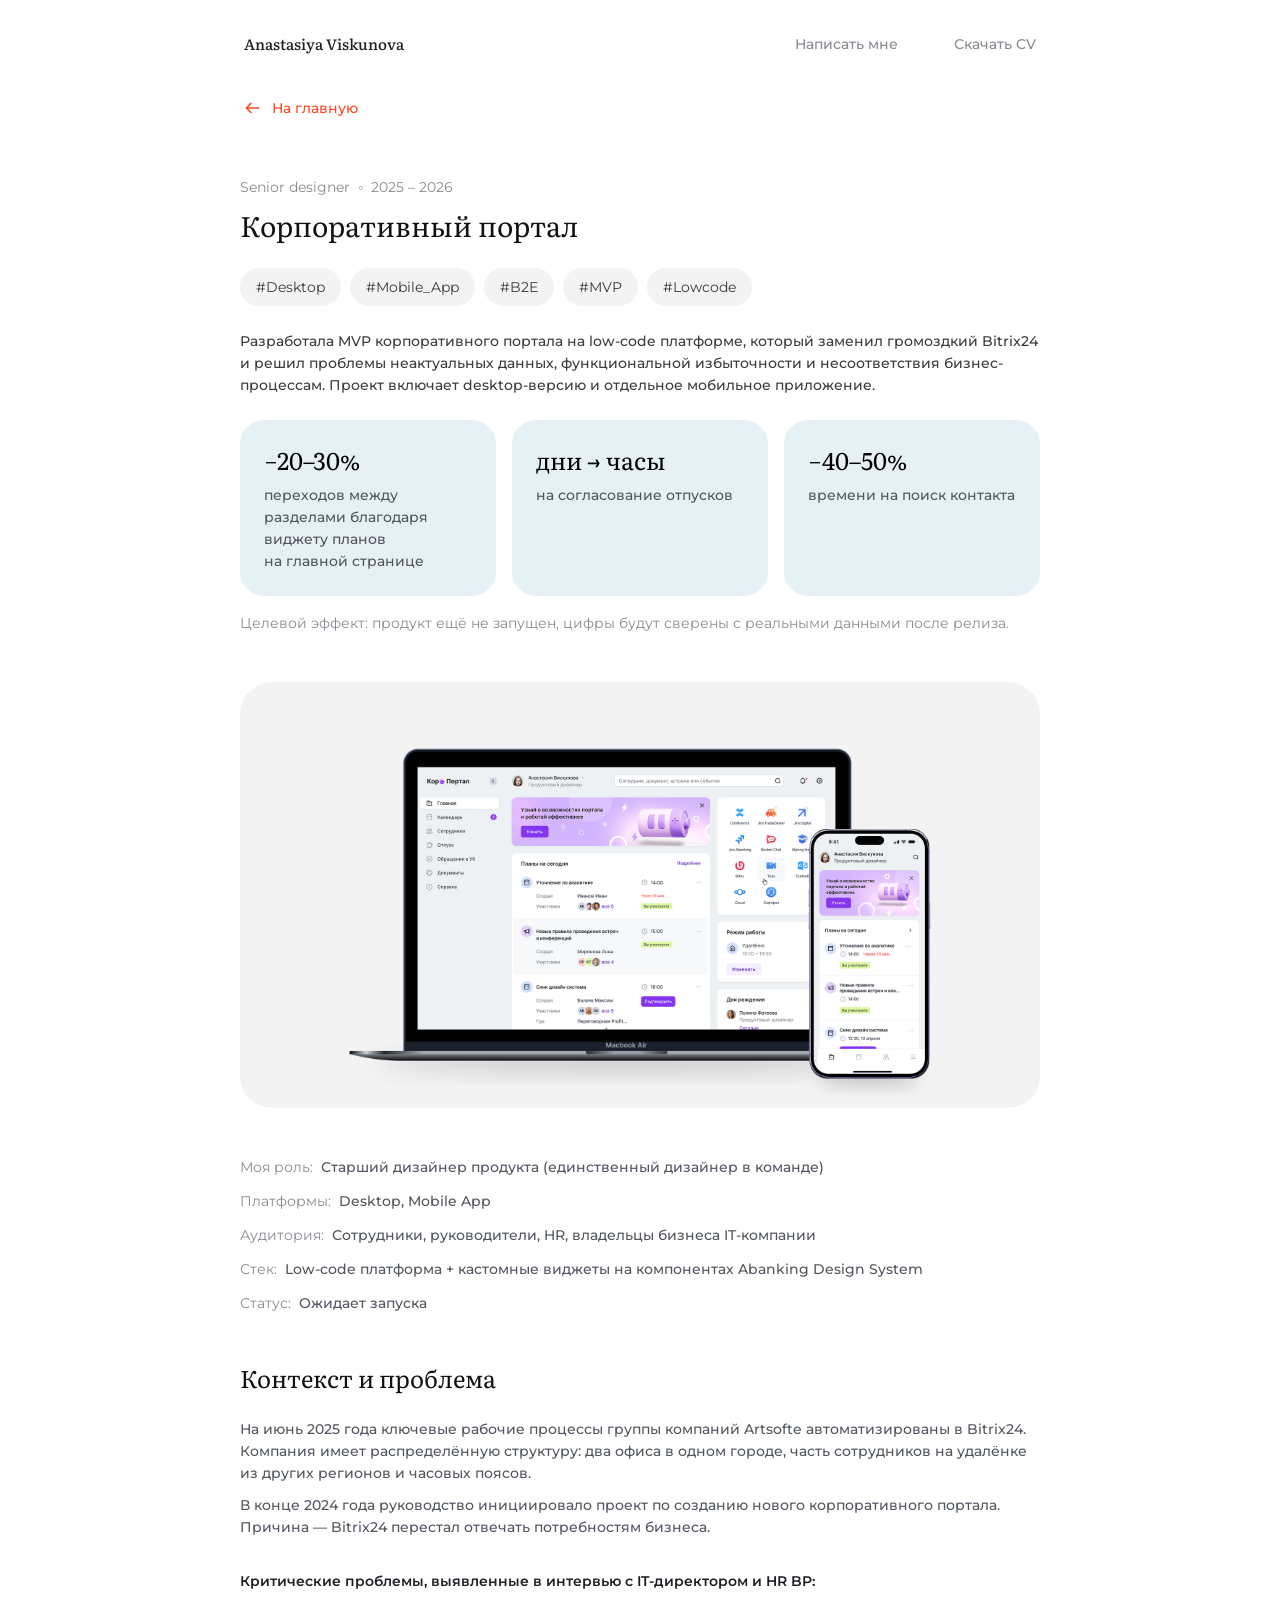
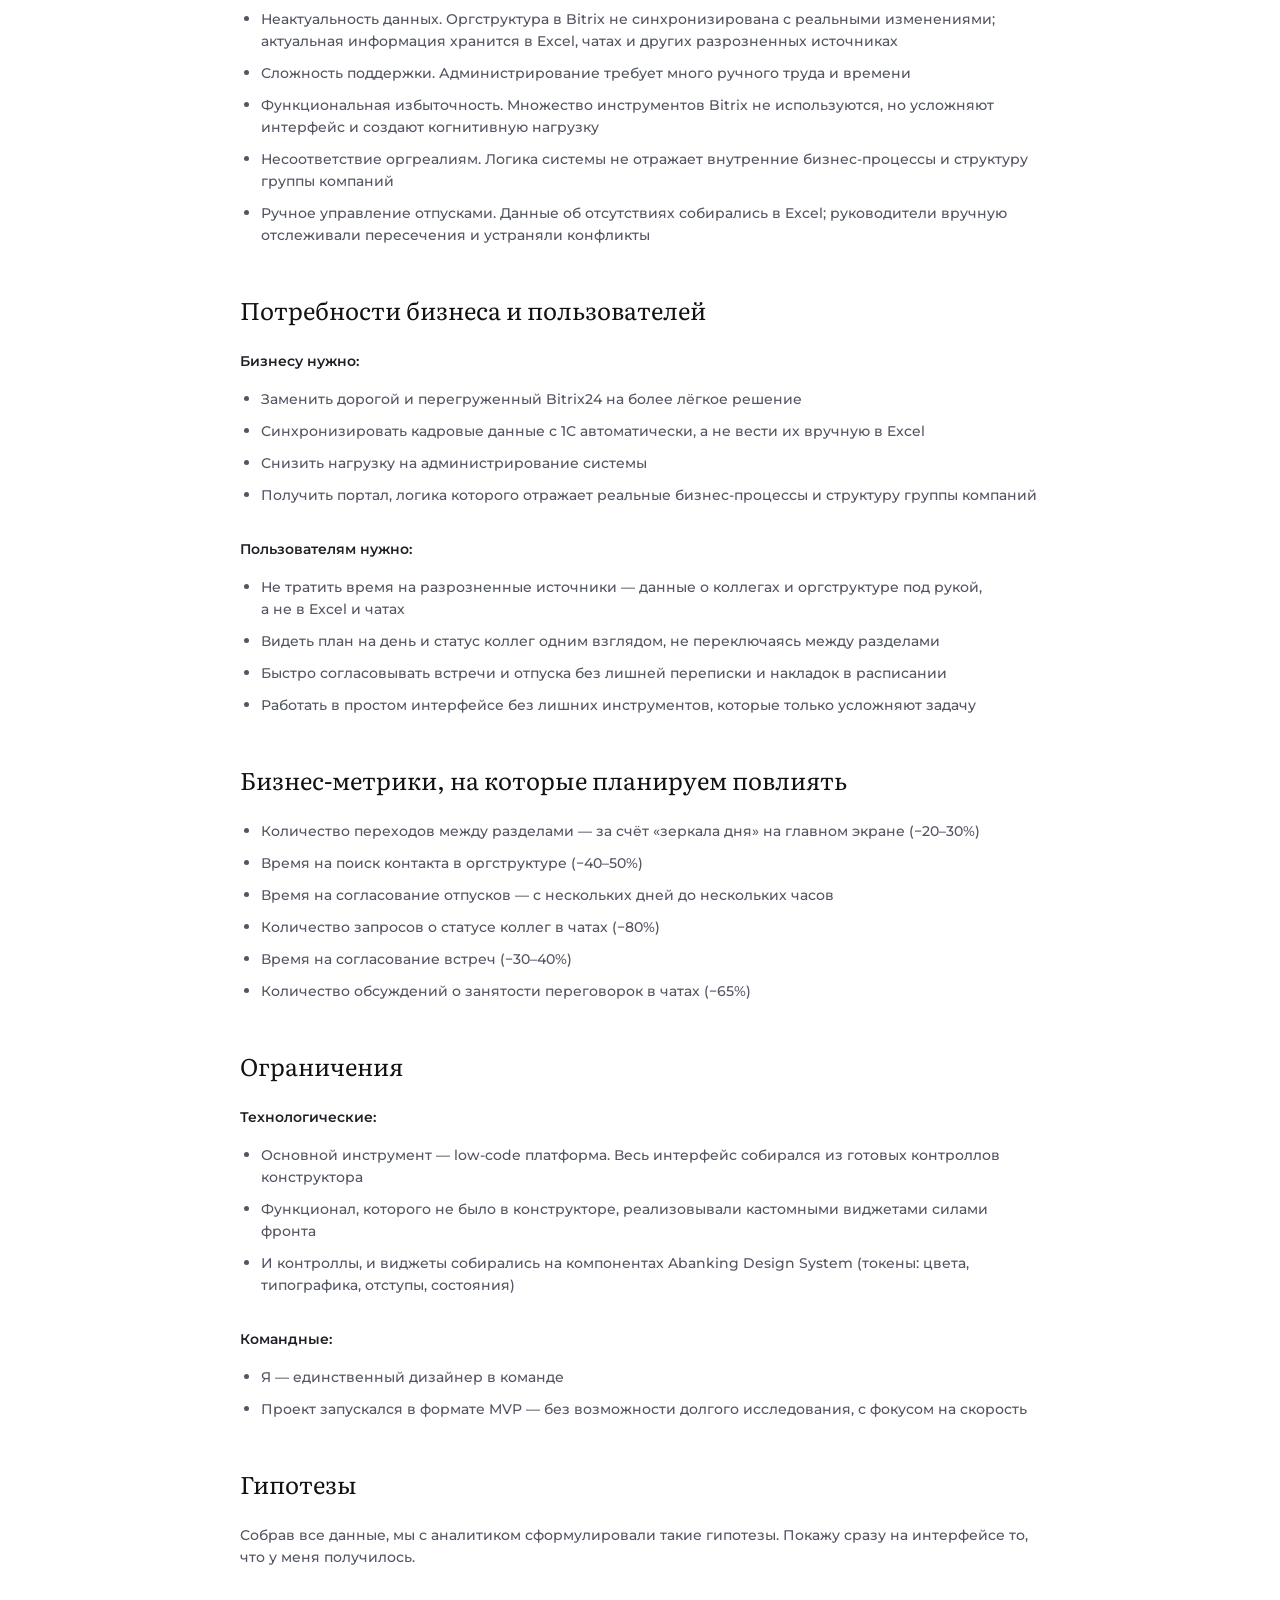
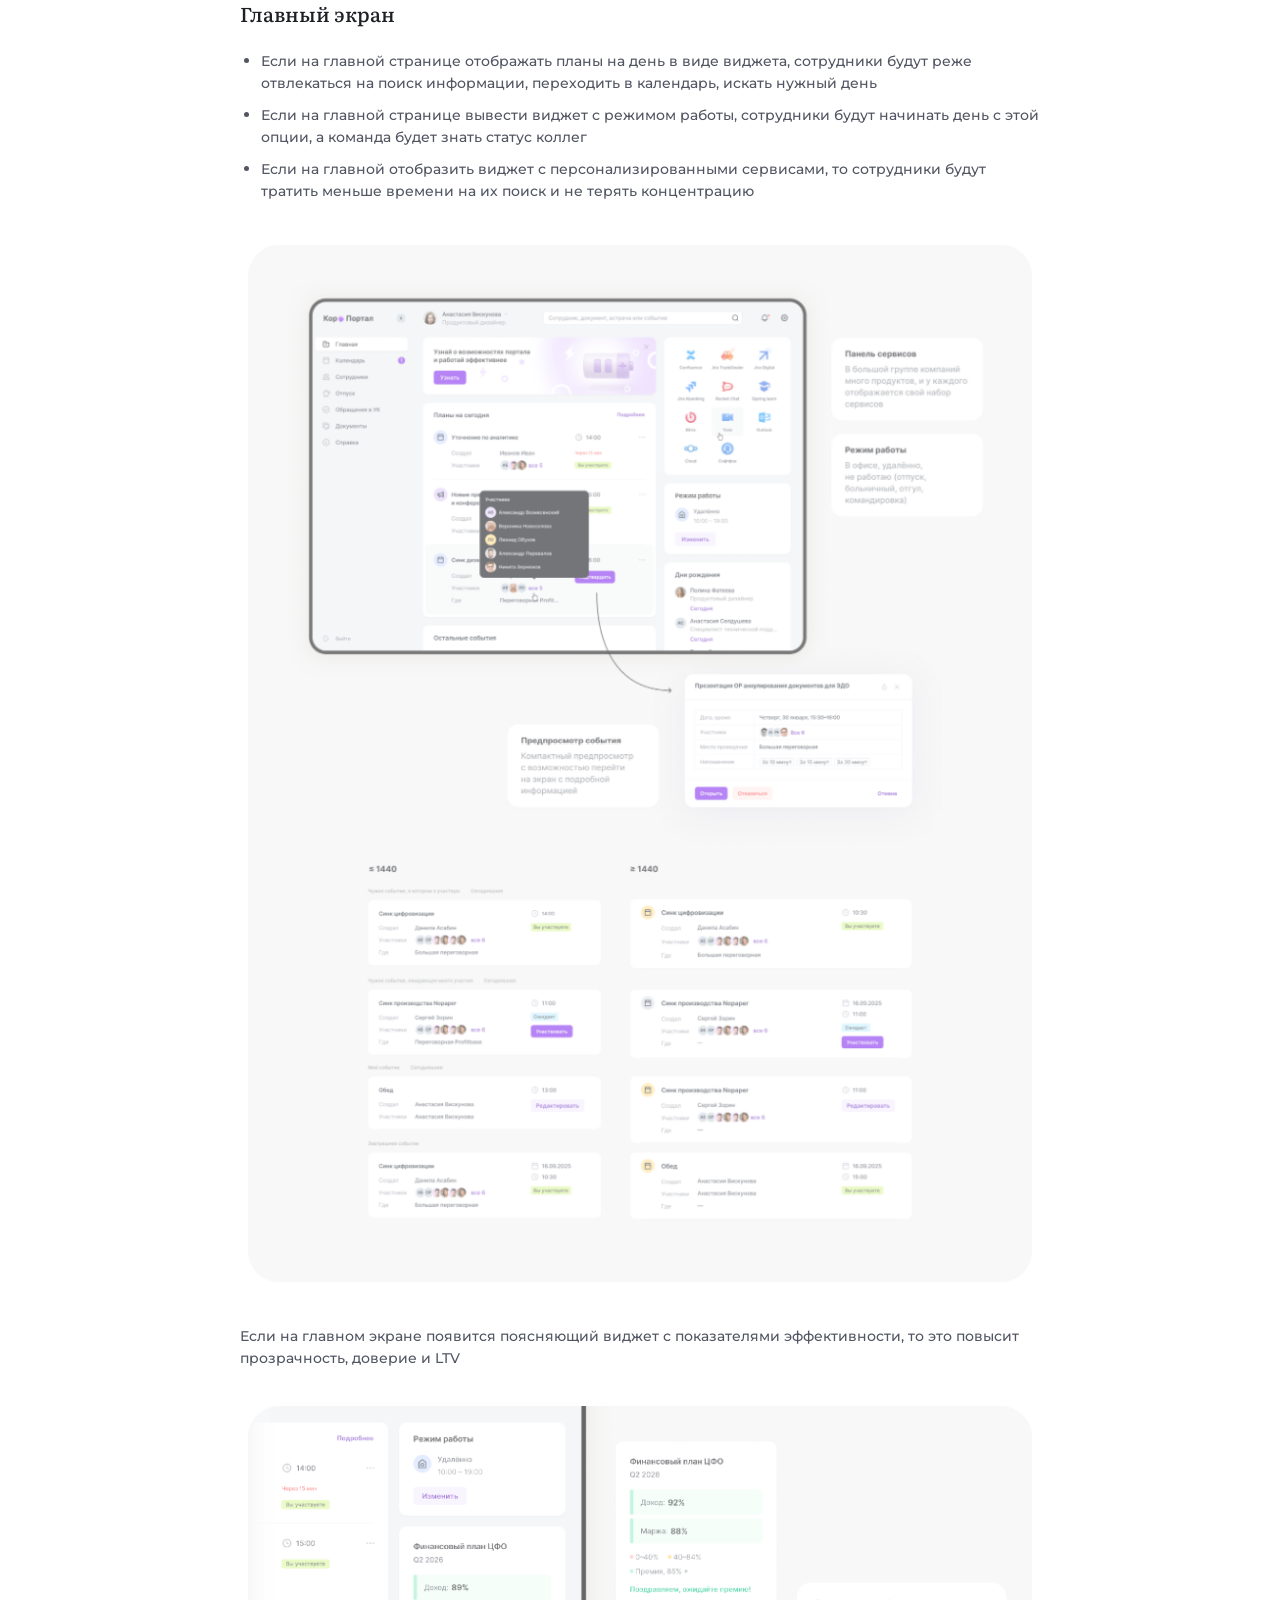
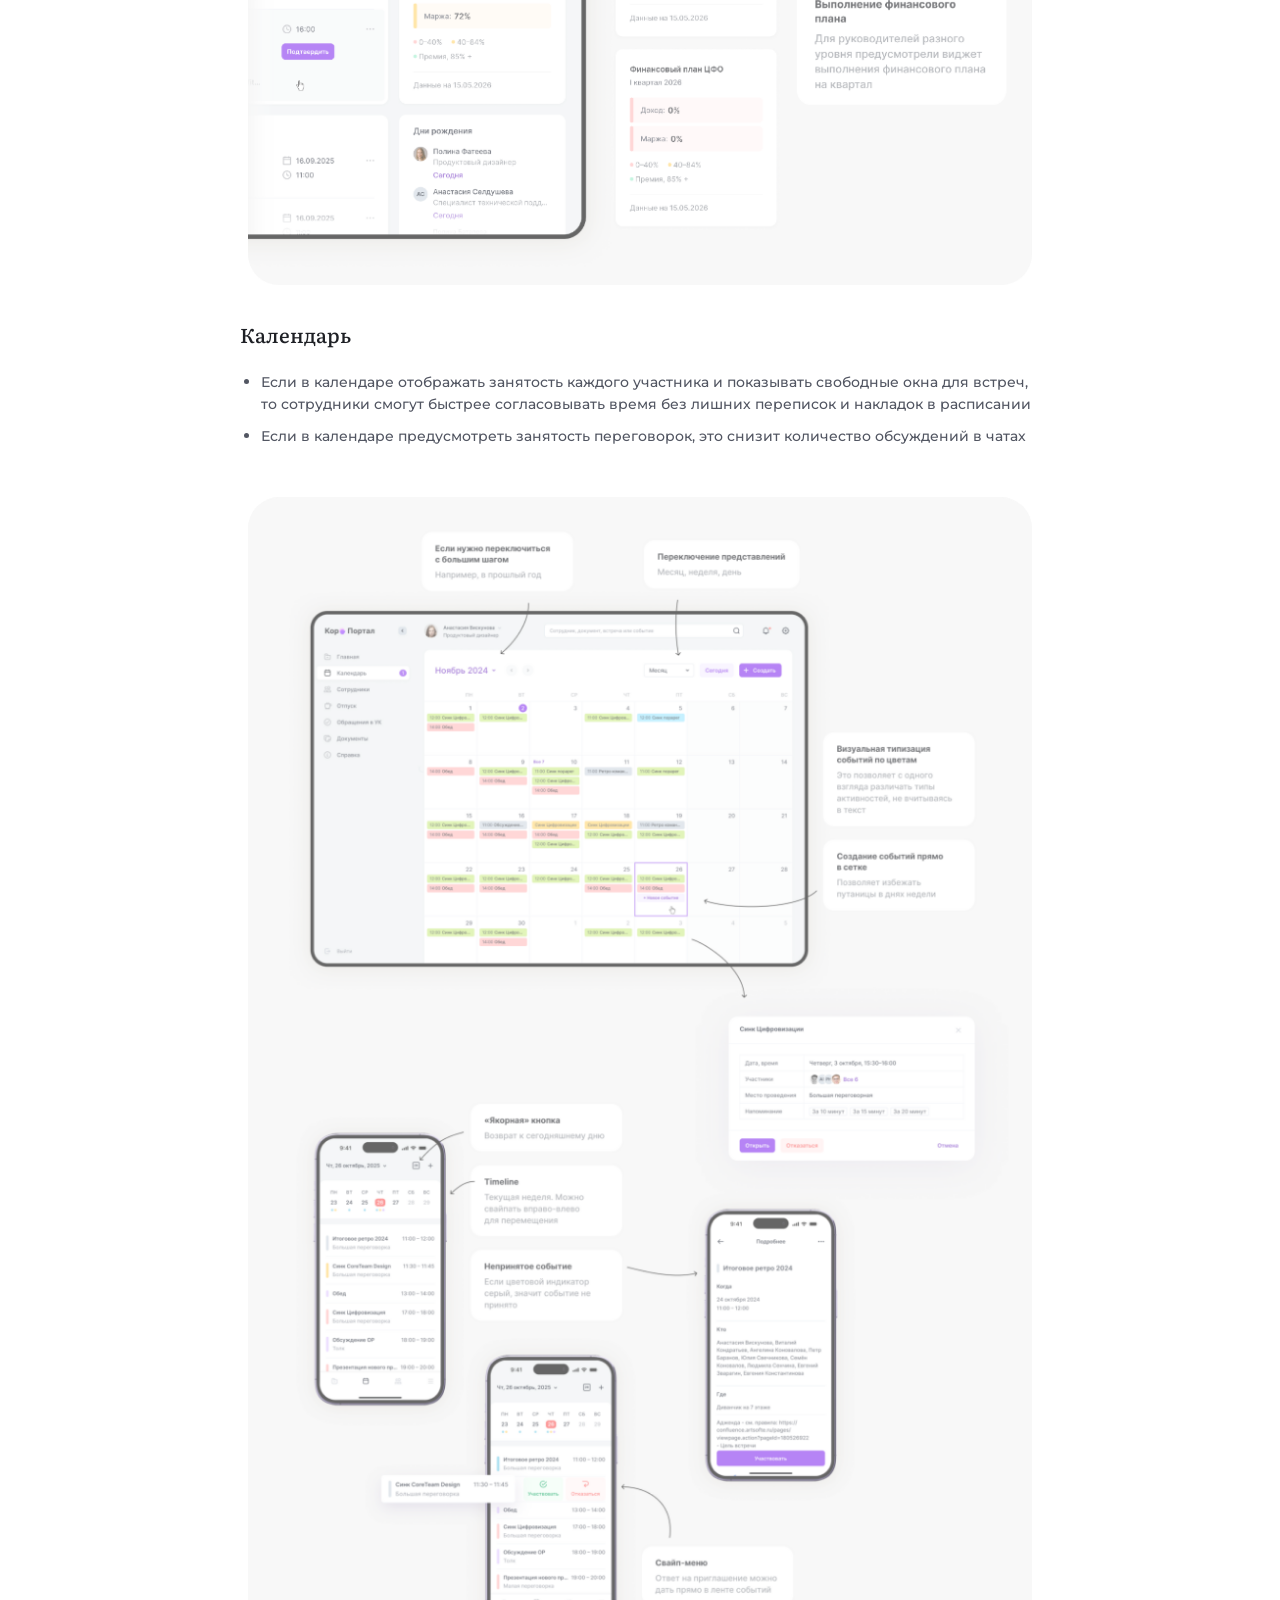
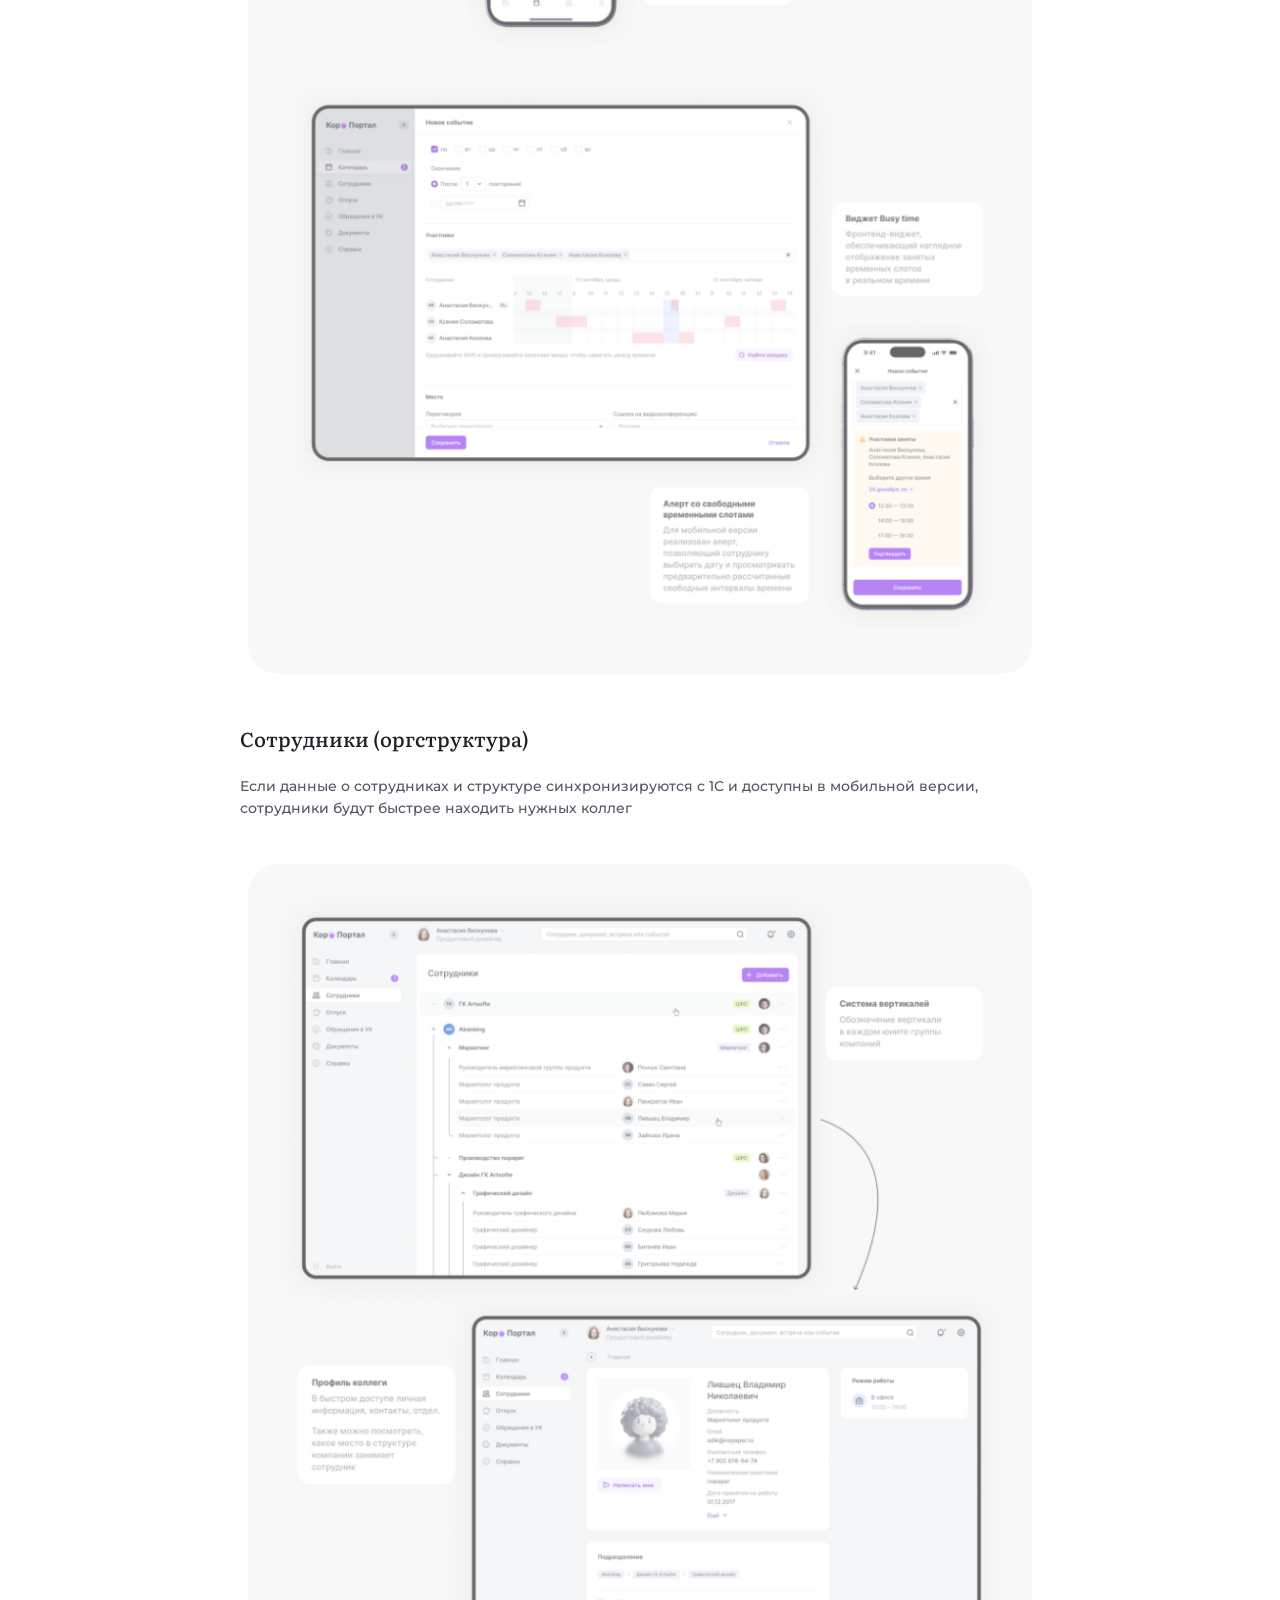
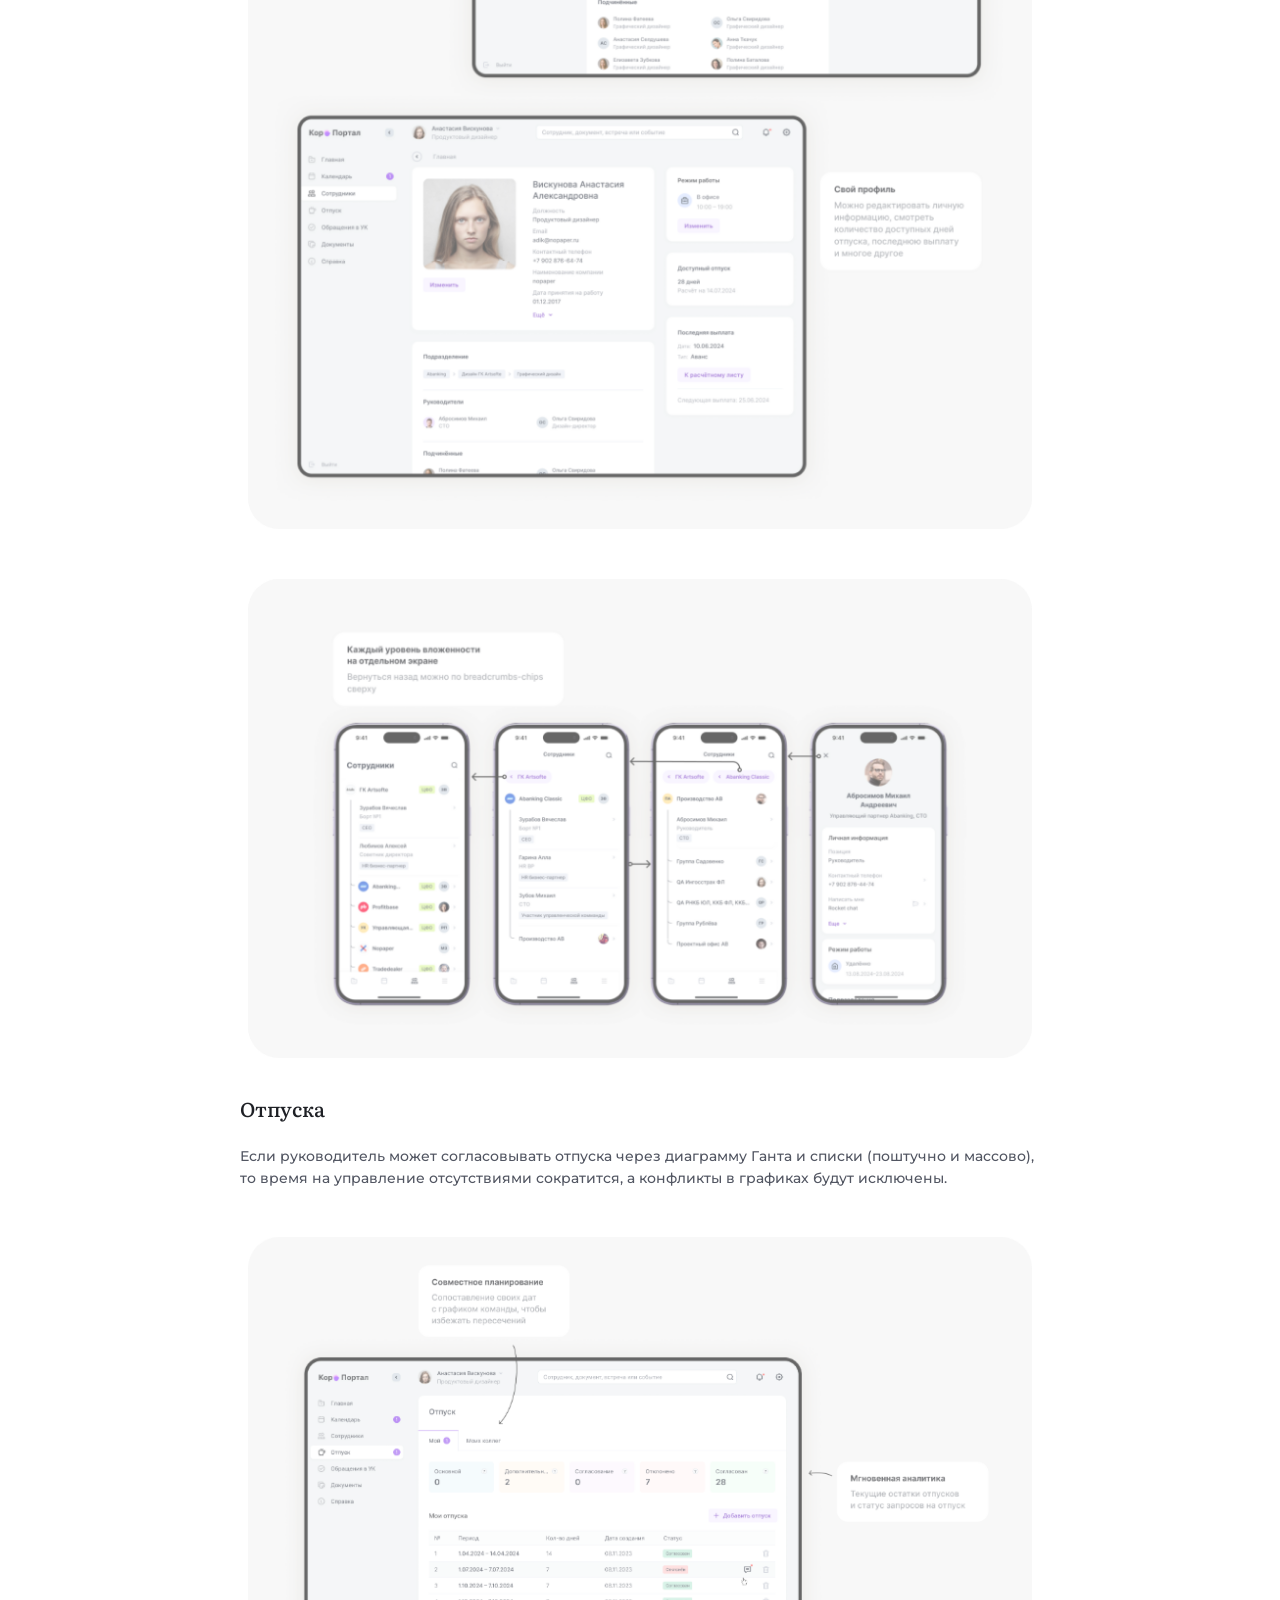
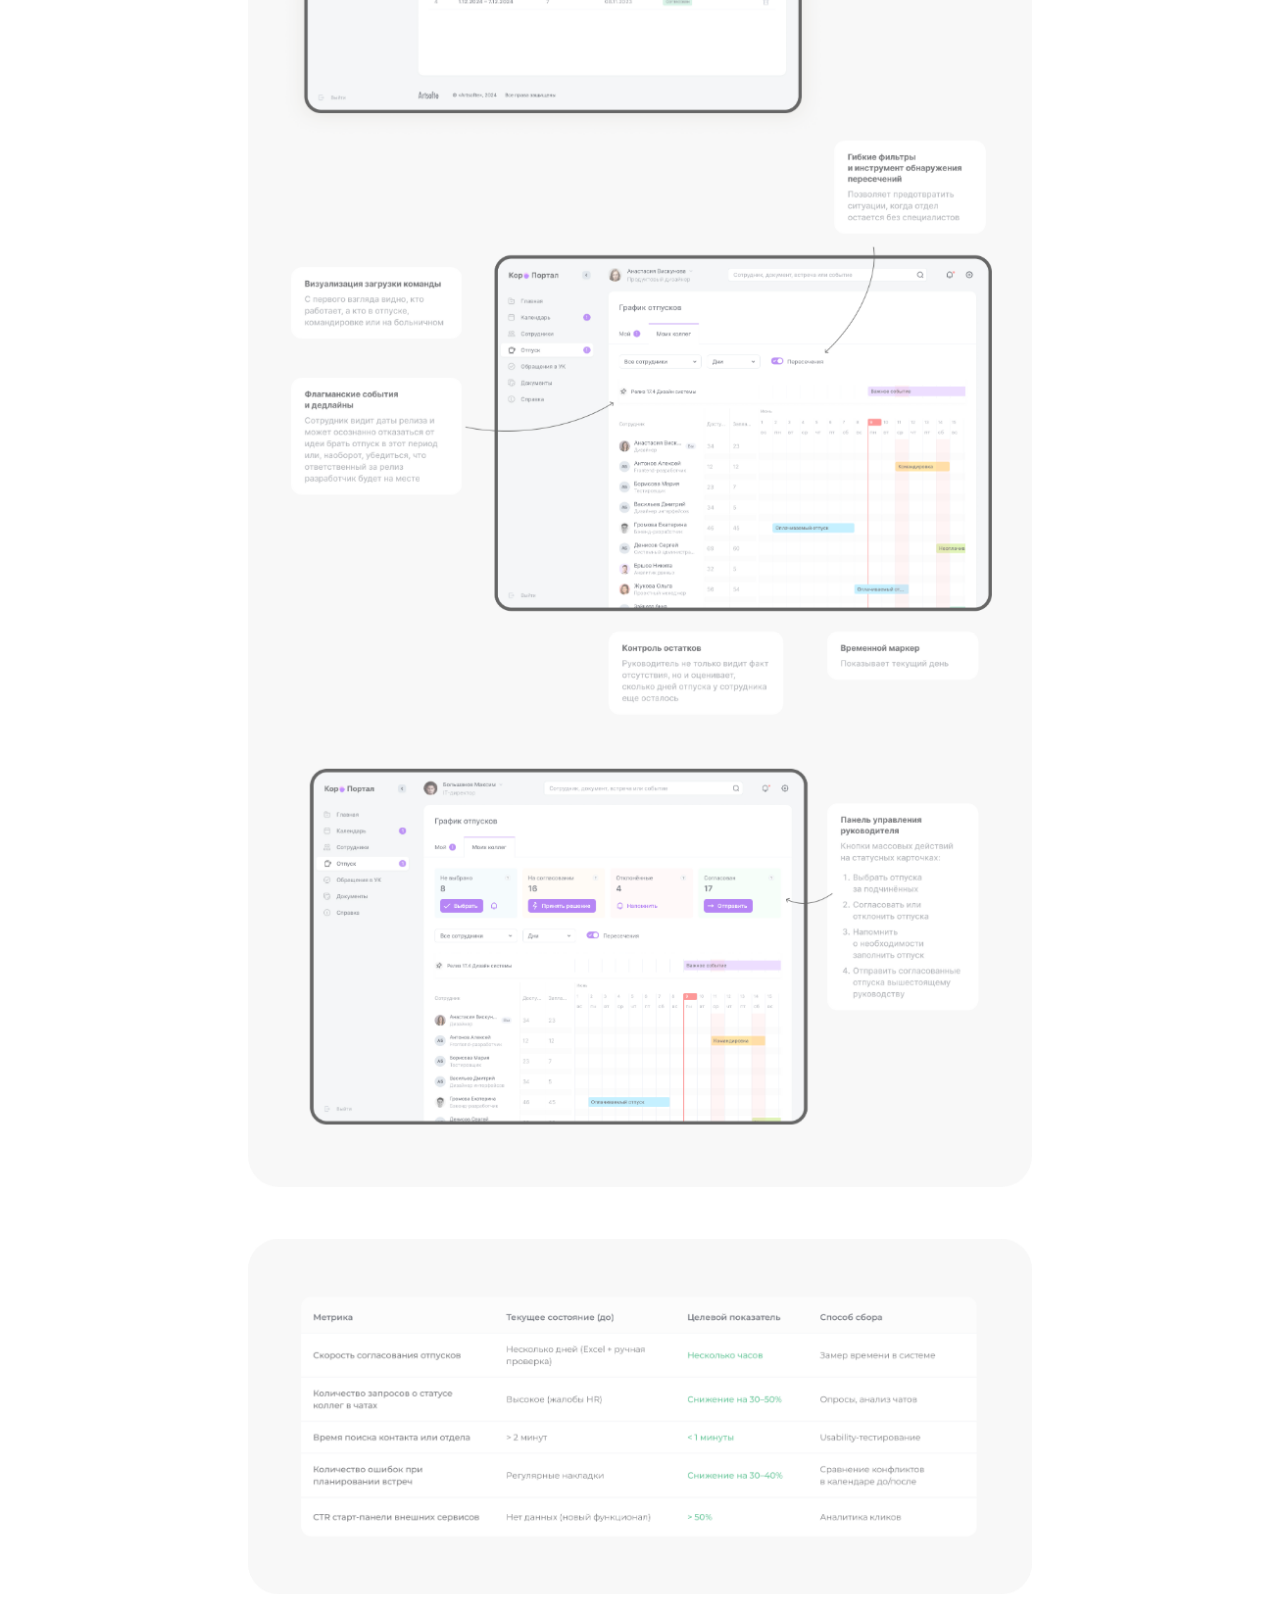
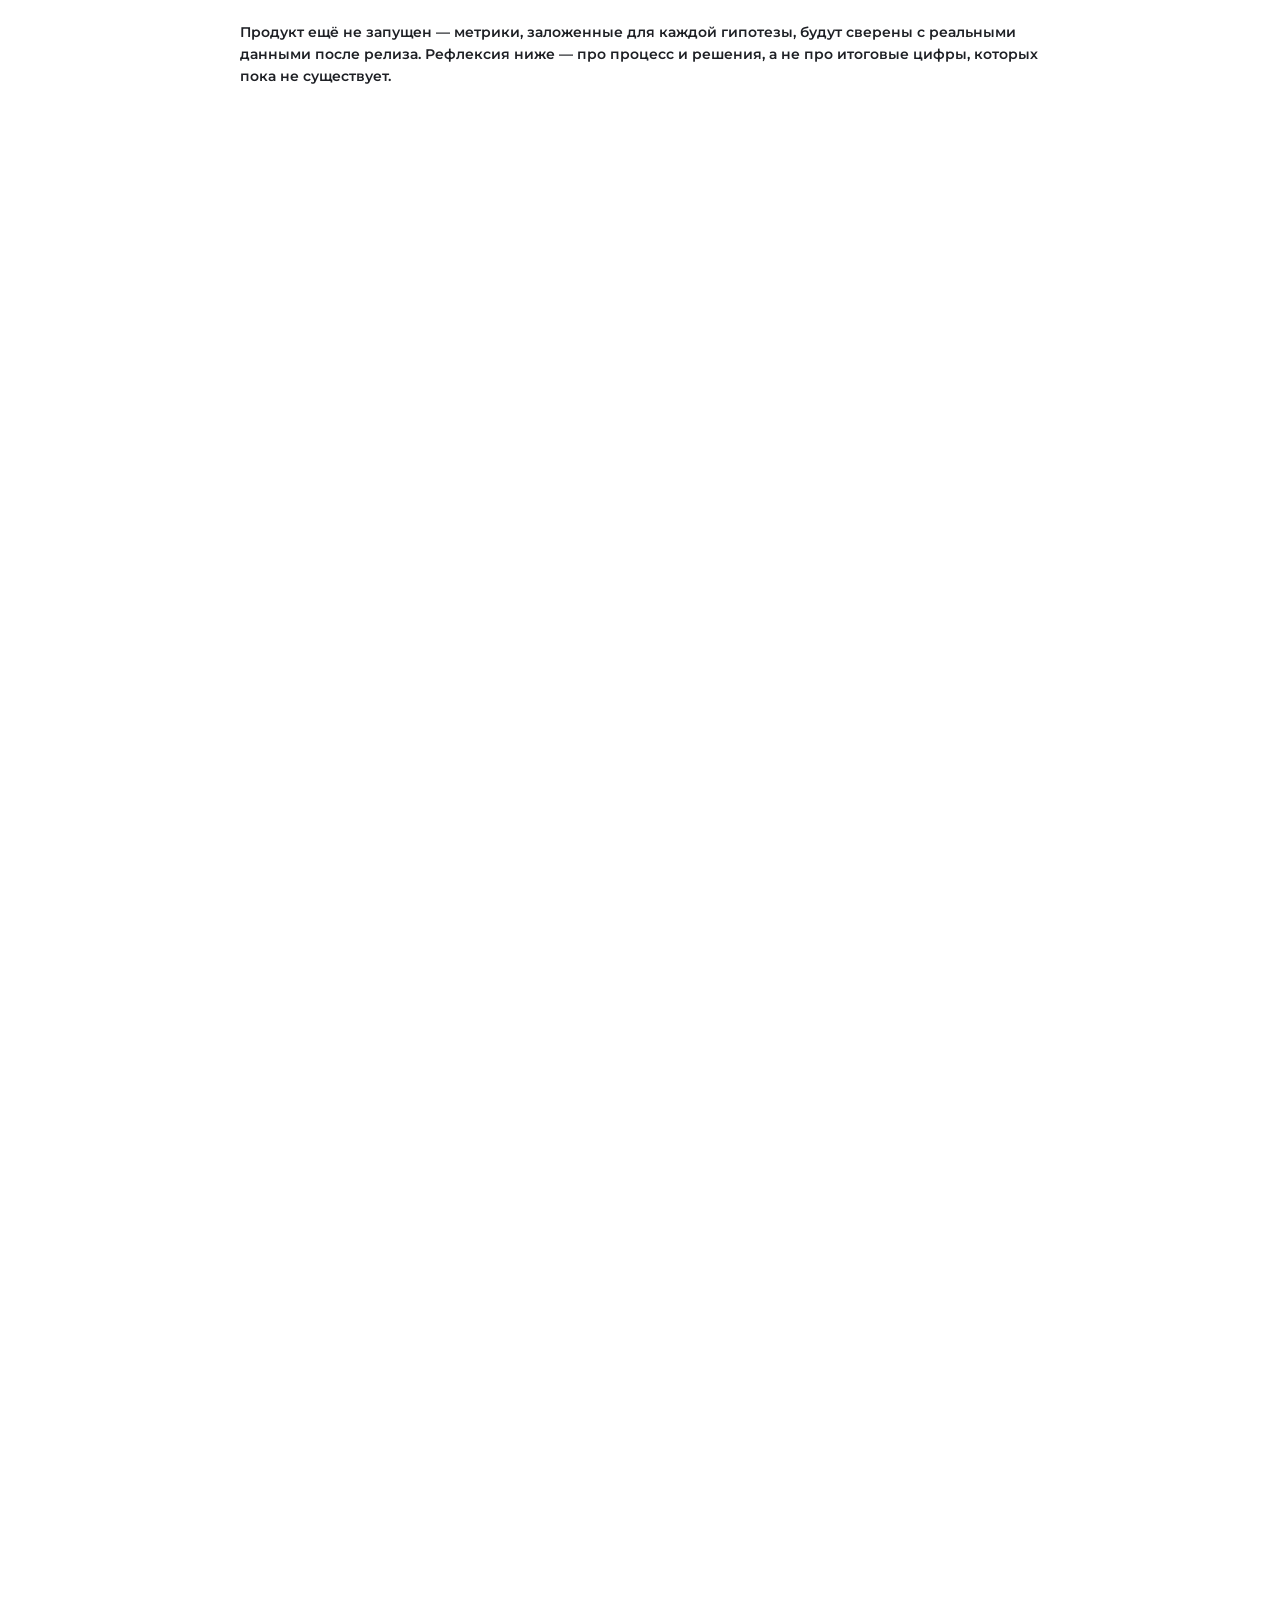
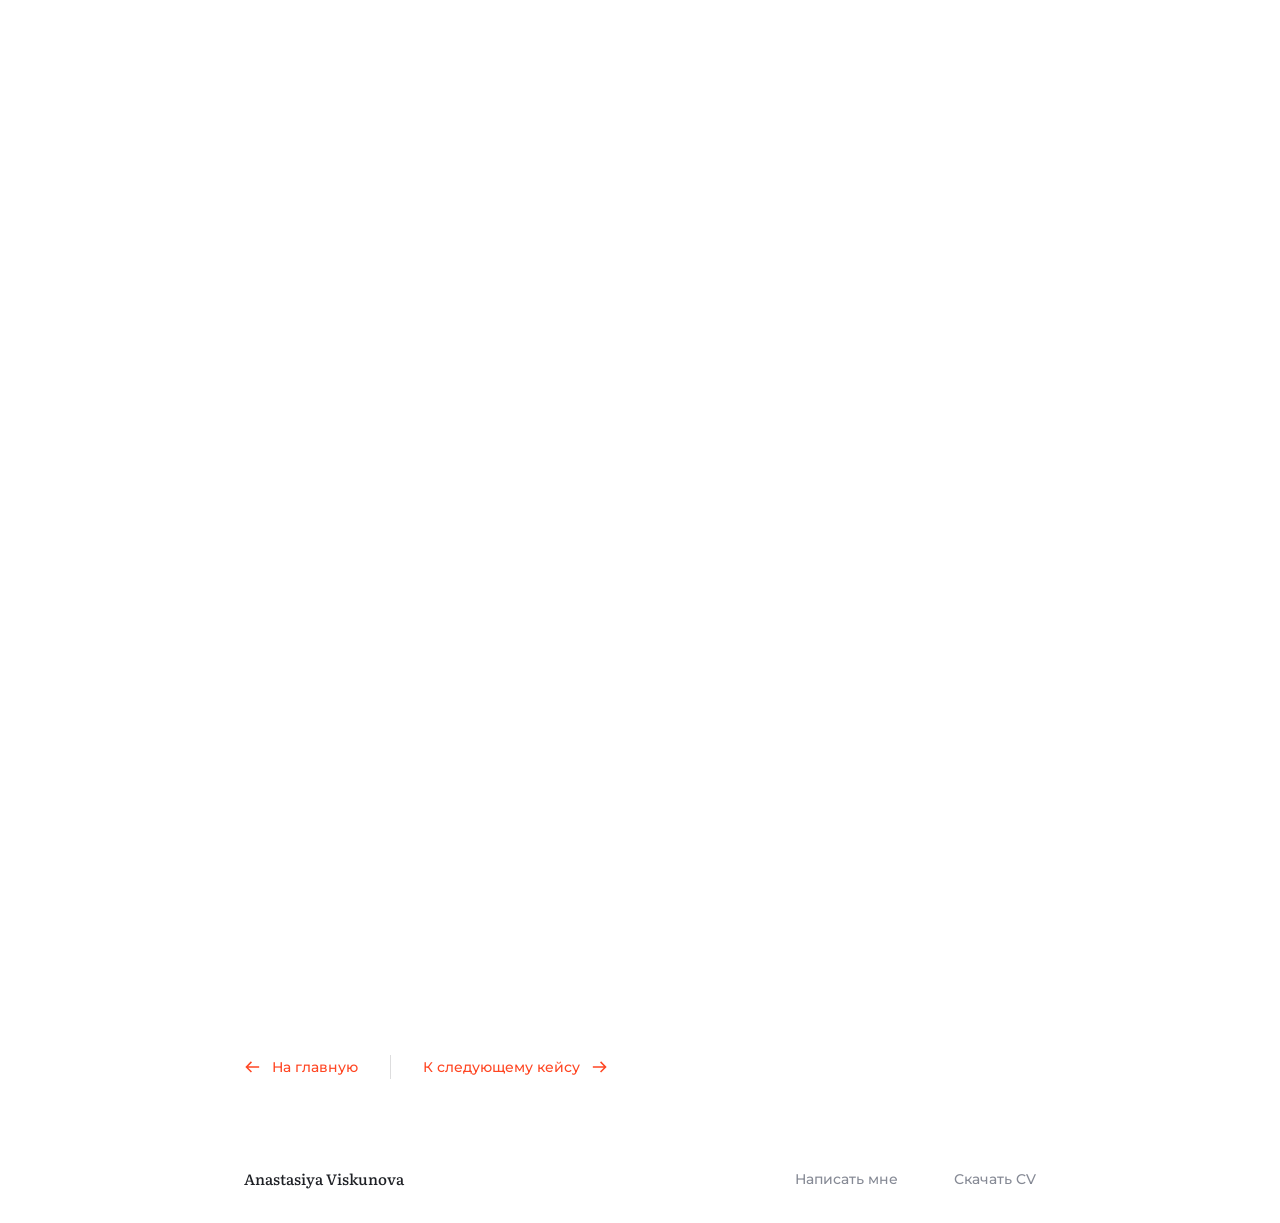
==== project-corporate-portal.html @ 3931a1a6 "Redesign process cards, add UX-test callout, fix duplicate content and copy across case pages - Kak " ====
<!DOCTYPE html>
<html lang="ru">
<head>
<meta charset="UTF-8">
<meta name="viewport" content="width=device-width, initial-scale=1.0, viewport-fit=cover">
<title>Корпоративный портал — кейс — Анастасия Вискунова</title>
<link rel="preconnect" href="https://fonts.googleapis.com">
<link rel="preconnect" href="https://fonts.gstatic.com" crossorigin>
<link href="https://fonts.googleapis.com/css2?family=Literata:wght@400;500&family=Montserrat:wght@400;500;600&display=swap" rel="stylesheet">
<link rel="stylesheet" href="tokens.css?v=202609241834">
<link rel="stylesheet" href="components.css?v=202609241834">
<link rel="stylesheet" href="styles.css?v=202609241834">
<link rel="stylesheet" href="case-study.css?v=202609241834">
</head>
<body>

<header class="site-header">
  <div class="wrap header-inner">
    <a href="index.html" class="brand">Anastasiya Viskunova</a>
    <nav class="header-nav">
      <a href="https://t.me/A_Kid87" target="_blank" rel="noopener" class="btn-ghost">Написать мне</a>
      <a href="https://drive.google.com/uc?export=download&id=1QcS99iipnfwIYSbTbYK9-jQPuCBYrVnY" class="btn-ghost" target="_blank" rel="noopener">Скачать CV</a>
    </nav>
  </div>
</header>

<main class="case-main">

  <div class="case-back-wrap">
    <a href="index.html" class="case-back">
      <img src="assets/icon-arrow-left.svg" alt="">
      На главную
    </a>
  </div>

  <section class="case-intro reveal-up">
    <div class="case-intro-heading">
      <p class="project-meta">Senior designer &nbsp;◦&nbsp; 2025 – 2026</p>
      <h1 class="project-title">Корпоративный портал</h1>
    </div>
    <div class="tags">
      <span class="tag">#Desktop</span>
      <span class="tag">#Mobile_App</span>
      <span class="tag">#B2E</span>
      <span class="tag">#MVP</span>
      <span class="tag">#Lowcode</span>
    </div>
    <p class="project-desc">
      Разработала MVP корпоративного портала на low-code платформе, который заменил
      громоздкий Bitrix24 и решил проблемы неактуальных данных, функциональной
      избыточности и несоответствия бизнес-процессам. Проект включает desktop-версию
      и отдельное мобильное приложение.
    </p>
    <div class="case-highlights">
      <ul class="case-highlights__list">
        <li class="case-highlight">
          <p class="case-highlight__value">−20–30%</p>
          <p class="case-highlight__label">переходов между разделами благодаря виджету планов на главной странице</p>
        </li>
        <li class="case-highlight">
          <p class="case-highlight__value">дни → часы</p>
          <p class="case-highlight__label">на согласование отпусков</p>
        </li>
        <li class="case-highlight">
          <p class="case-highlight__value">−40–50%</p>
          <p class="case-highlight__label">времени на поиск контакта</p>
        </li>
      </ul>
      <p class="case-highlights__note">Целевой эффект: продукт ещё не запущен, цифры будут сверены с реальными данными после релиза.</p>
    </div>
  </section>

  <div class="case-macbook reveal" role="button" tabindex="0" data-lightbox-src="assets/portal-case-macbook.png" data-lightbox-alt="Главный экран корпоративного портала на macbook и в мобильном приложении: планы на день, режим работы, старт-панель сервисов" aria-label="Открыть иллюстрацию крупнее">
    <img src="assets/portal-case-macbook.png" alt="Главный экран корпоративного портала на macbook и в мобильном приложении: планы на день, режим работы, старт-панель сервисов">
  </div>

  <dl class="case-meta-list">
    <div class="case-meta-row">
      <dt class="case-meta-label">Моя роль:</dt>
      <dd class="case-meta-value">Старший дизайнер продукта (единственный дизайнер в команде)</dd>
    </div>
    <div class="case-meta-row">
      <dt class="case-meta-label">Платформы:</dt>
      <dd class="case-meta-value">Desktop, Mobile App</dd>
    </div>
    <div class="case-meta-row">
      <dt class="case-meta-label">Аудитория:</dt>
      <dd class="case-meta-value">Сотрудники, руководители, HR, владельцы бизнеса IT-компании</dd>
    </div>
    <div class="case-meta-row">
      <dt class="case-meta-label">Стек:</dt>
      <dd class="case-meta-value">Low-code платформа + кастомные виджеты на компонентах Abanking Design System</dd>
    </div>
    <div class="case-meta-row">
      <dt class="case-meta-label">Статус:</dt>
      <dd class="case-meta-value">Ожидает запуска</dd>
    </div>
  </dl>

  <div class="case-body">

    <section class="case-section reveal-up">
      <h2 class="case-section-title">Контекст и проблема</h2>
      <div class="case-section-body">
        <div class="case-text-group case-text-group--long">
          <p class="case-p">На июнь 2025 года ключевые рабочие процессы группы компаний Artsofte автоматизированы в Bitrix24. Компания имеет распределённую структуру: два офиса в одном городе, часть сотрудников на удалёнке из других регионов и часовых поясов.</p>
          <p class="case-p">В конце 2024 года руководство инициировало проект по созданию нового корпоративного портала. Причина — Bitrix24 перестал отвечать потребностям бизнеса.</p>
        </div>
        <div class="case-tight-group">
          <p class="case-label">Критические проблемы, выявленные в интервью с IT-директором и HR BP:</p>
          <ul class="case-list">
            <li>Неактуальность данных. Оргструктура в Bitrix не синхронизирована с реальными изменениями; актуальная информация хранится в Excel, чатах и других разрозненных источниках</li>
            <li>Сложность поддержки. Администрирование требует много ручного труда и времени</li>
            <li>Функциональная избыточность. Множество инструментов Bitrix не используются, но усложняют интерфейс и создают когнитивную нагрузку</li>
            <li>Несоответствие оргреалиям. Логика системы не отражает внутренние бизнес-процессы и структуру группы компаний</li>
            <li>Ручное управление отпусками. Данные об отсутствиях собирались в Excel; руководители вручную отслеживали пересечения и устраняли конфликты</li>
          </ul>
        </div>
      </div>
    </section>

    <section class="case-section reveal-up">
      <h2 class="case-section-title">Потребности бизнеса и пользователей</h2>
      <div class="case-section-body">
        <div class="case-tight-group">
          <p class="case-label">Бизнесу нужно:</p>
          <ul class="case-list">
            <li>Заменить дорогой и перегруженный Bitrix24 на более лёгкое решение</li>
            <li>Синхронизировать кадровые данные с 1С автоматически, а не вести их вручную в Excel</li>
            <li>Снизить нагрузку на администрирование системы</li>
            <li>Получить портал, логика которого отражает реальные бизнес-процессы и структуру группы компаний</li>
          </ul>
        </div>
        <div class="case-tight-group">
          <p class="case-label">Пользователям нужно:</p>
          <ul class="case-list">
            <li>Не тратить время на разрозненные источники — данные о коллегах и оргструктуре под рукой, а не в Excel и чатах</li>
            <li>Видеть план на день и статус коллег одним взглядом, не переключаясь между разделами</li>
            <li>Быстро согласовывать встречи и отпуска без лишней переписки и накладок в расписании</li>
            <li>Работать в простом интерфейсе без лишних инструментов, которые только усложняют задачу</li>
          </ul>
        </div>
      </div>
    </section>

    <section class="case-section reveal-up">
      <h2 class="case-section-title">Бизнес-метрики, на которые планируем повлиять</h2>
      <div class="case-section-body">
        <ul class="case-list">
          <li>Количество переходов между разделами — за счёт «зеркала дня» на главном экране (−20–30%)</li>
          <li>Время на поиск контакта в оргструктуре (−40–50%)</li>
          <li>Время на согласование отпусков — с нескольких дней до нескольких часов</li>
          <li>Количество запросов о статусе коллег в чатах (−80%)</li>
          <li>Время на согласование встреч (−30–40%)</li>
          <li>Количество обсуждений о занятости переговорок в чатах (−65%)</li>
        </ul>
      </div>
    </section>

    <section class="case-section reveal-up">
      <h2 class="case-section-title">Ограничения</h2>
      <div class="case-section-body">
        <div class="case-tight-group">
          <p class="case-label">Технологические:</p>
          <ul class="case-list">
            <li>Основной инструмент — low-code платформа. Весь интерфейс собирался из готовых контроллов конструктора</li>
            <li>Функционал, которого не было в конструкторе, реализовывали кастомными виджетами силами фронта</li>
            <li>И контроллы, и виджеты собирались на компонентах Abanking Design System (токены: цвета, типографика, отступы, состояния)</li>
          </ul>
        </div>
        <div class="case-tight-group">
          <p class="case-label">Командные:</p>
          <ul class="case-list">
            <li>Я — единственный дизайнер в команде</li>
            <li>Проект запускался в формате MVP — без возможности долгого исследования, с фокусом на скорость</li>
          </ul>
        </div>
      </div>
    </section>

    <section class="case-section reveal-up">
      <h2 class="case-section-title">Гипотезы</h2>
      <div class="case-section-body">
        <p class="case-p">Собрав все данные, мы с аналитиком сформулировали такие гипотезы. Покажу сразу на интерфейсе то, что у меня получилось.</p>

        <div class="case-subsection">
          <div class="case-hyp-group">
            <h3 class="case-subsection-title">Главный экран</h3>
            <ul class="case-list">
              <li>Если на главной странице отображать планы на день в виде виджета, сотрудники будут реже отвлекаться на поиск информации, переходить в календарь, искать нужный день</li>
              <li>Если на главной странице вывести виджет с режимом работы, сотрудники будут начинать день с этой опции, а команда будет знать статус коллег</li>
              <li>Если на главной отобразить виджет с персонализированными сервисами, то сотрудники будут тратить меньше времени на их поиск и не терять концентрацию</li>
            </ul>
          </div>
          <div class="case-image reveal" role="button" tabindex="0" data-lightbox-src="assets/portal-hypothesis-home.png" data-lightbox-alt="Скриншоты главного экрана портала: виджет планов на день, режим работы и панель внешних сервисов на desktop и в мобильном приложении" aria-label="Открыть иллюстрацию крупнее">
            <img src="assets/portal-hypothesis-home.png" alt="Скриншоты главного экрана портала: виджет планов на день, режим работы и панель внешних сервисов на desktop и в мобильном приложении">
          </div>
          <p class="case-p">Если на главном экране появится поясняющий виджет с показателями эффективности, то это повысит прозрачность, доверие и LTV</p>
          <div class="case-image reveal" role="button" tabindex="0" data-lightbox-src="assets/portal-hypothesis-home-metrics.png" data-lightbox-alt="Скриншот виджета «Финансовый план ЦФО» на главном экране: доход и маржа по кварталам с цветовой индикацией выполнения плана" aria-label="Открыть иллюстрацию крупнее">
            <img src="assets/portal-hypothesis-home-metrics.png" alt="Скриншот виджета «Финансовый план ЦФО» на главном экране: доход и маржа по кварталам с цветовой индикацией выполнения плана">
          </div>
        </div>

        <div class="case-subsection">
          <div class="case-hyp-group">
            <h3 class="case-subsection-title">Календарь</h3>
            <ul class="case-list">
              <li>Если в календаре отображать занятость каждого участника и показывать свободные окна для встреч, то сотрудники смогут быстрее согласовывать время без лишних переписок и накладок в расписании</li>
              <li>Если в календаре предусмотреть занятость переговорок, это снизит количество обсуждений в чатах</li>
            </ul>
          </div>
          <div class="case-image reveal" role="button" tabindex="0" data-lightbox-src="assets/portal-hypothesis-calendar.png" data-lightbox-alt="Скриншоты экрана календаря: сетка занятости участников, карточка события, создание встречи и адаптивные версии для desktop и мобильного приложения" aria-label="Открыть иллюстрацию крупнее">
            <img src="assets/portal-hypothesis-calendar.png" alt="Скриншоты экрана календаря: сетка занятости участников, карточка события, создание встречи и адаптивные версии для desktop и мобильного приложения">
          </div>
        </div>

        <div class="case-subsection">
          <div class="case-subsection-simple">
            <h3 class="case-subsection-title">Сотрудники (оргструктура)</h3>
            <p class="case-p">Если данные о сотрудниках и структуре синхронизируются с 1С и доступны в мобильной версии, сотрудники будут быстрее находить нужных коллег</p>
          </div>
          <div class="case-image reveal" role="button" tabindex="0" data-lightbox-src="assets/portal-hypothesis-employees-1.png" data-lightbox-alt="Скриншот раздела «Сотрудники»: список оргструктуры с отделами и профиль сотрудника на desktop" aria-label="Открыть иллюстрацию крупнее">
            <img src="assets/portal-hypothesis-employees-1.png" alt="Скриншот раздела «Сотрудники»: список оргструктуры с отделами и профиль сотрудника на desktop">
          </div>
          <div class="case-image reveal" role="button" tabindex="0" data-lightbox-src="assets/portal-hypothesis-employees-2.png" data-lightbox-alt="Скриншоты мобильной версии раздела «Сотрудники»: навигация по уровням оргструктуры через breadcrumbs-стрелки" aria-label="Открыть иллюстрацию крупнее">
            <img src="assets/portal-hypothesis-employees-2.png" alt="Скриншоты мобильной версии раздела «Сотрудники»: навигация по уровням оргструктуры через breadcrumbs-стрелки">
          </div>
        </div>

        <div class="case-subsection">
          <div class="case-subsection-simple">
            <h3 class="case-subsection-title">Отпуска</h3>
            <p class="case-p">Если руководитель может согласовывать отпуска через диаграмму Ганта и списки (поштучно и массово), то время на управление отсутствиями сократится, а конфликты в графиках будут исключены.</p>
          </div>
          <div class="case-image reveal" role="button" tabindex="0" data-lightbox-src="assets/portal-hypothesis-vacation-1.png" data-lightbox-alt="Скриншот диаграммы Ганта по отпускам сотрудников с массовым и точечным согласованием заявок" aria-label="Открыть иллюстрацию крупнее">
            <img src="assets/portal-hypothesis-vacation-1.png" alt="Скриншот диаграммы Ганта по отпускам сотрудников с массовым и точечным согласованием заявок">
          </div>
          <div class="case-image reveal" role="button" tabindex="0" data-lightbox-src="assets/portal-hypothesis-vacation-2.png" data-lightbox-alt="Скриншот сравнительной таблицы метрик до и после запуска модуля согласования отпусков" aria-label="Открыть иллюстрацию крупнее">
            <img src="assets/portal-hypothesis-vacation-2.png" alt="Скриншот сравнительной таблицы метрик до и после запуска модуля согласования отпусков">
          </div>
        </div>

        <p class="case-p case-p--strong">Продукт ещё не запущен — метрики, заложенные для каждой гипотезы, будут сверены с реальными данными после релиза. Рефлексия ниже — про процесс и решения, а не про итоговые цифры, которых пока не существует.</p>

      </div>
    </section>

    <section class="case-section reveal-up">
      <h2 class="case-section-title">UX-тест</h2>
      <div class="case-section-body">
        <p class="case-p">Делать прототип и тестировать каждый раздел было бы правильным решением, но времени на это не было. Поэтому я решила протестировать главный экран и раздел с календарём — создание и просмотр встреч это самая часто используемая функция.</p>
        <div class="case-callout">
          <img class="case-callout__deco" src="assets/uxtest-positives-deco.svg" alt="" aria-hidden="true">
          <p class="case-label">Положительные моменты</p>
          <ul class="case-list">
            <li>Коллеги высоко оценили виджет с событиями на день — многие начинают рабочий день с его просмотра</li>
            <li>Отметили удобство виджета с днями рождения коллег: сказали, что он станет дополнительным стимулом заходить на главный экран</li>
            <li>Сотрудники правильно воспринимали события в статусе «Ожидает» и принимали приглашения прямо с главного экрана — краткой информации в мини-модальном окне им было достаточно (посмотрим, как будет в реальной жизни)</li>
          </ul>
        </div>
      </div>
    </section>

    <section class="case-section reveal-up">
      <h2 class="case-section-title">Точки роста после тестирования</h2>
      <div class="case-section-body">
        <div class="case-text-group">
          <p class="case-p">Коллегам хотелось бы видеть занятость переговорок сразу при создании события, а не перебирать варианты поштучно — чтобы система сама предлагала доступные.</p>
          <p class="case-p">Было решено убрать фичу в бэклог.</p>
        </div>
        <div class="case-image reveal" role="button" tabindex="0" data-lightbox-src="assets/portal-uxtest-meeting-rooms.png" data-lightbox-alt="Экран настройки занятости переговорок в календаре и подсказка: переговорная выступает участником встречи, автоматически подставляется ближайшая доступная" aria-label="Открыть иллюстрацию крупнее">
          <img src="assets/portal-uxtest-meeting-rooms.png" alt="Экран настройки занятости переговорок в календаре и подсказка: переговорная выступает участником встречи, автоматически подставляется ближайшая доступная">
        </div>
        <div class="case-text-group">
          <p class="case-p">Рядовые сотрудники хотели бы видеть на главном экране дни зарплат и авансов — это повышало бы их мотивацию.</p>
          <p class="case-p">Было решено убрать фичу в бэклог.</p>
        </div>
        <div class="case-image reveal" role="button" tabindex="0" data-lightbox-src="assets/portal-uxtest-payday.png" data-lightbox-alt="Главный экран с карточкой «День получки»: напоминание подписать расчётный лист в день выплаты зарплаты или аванса" aria-label="Открыть иллюстрацию крупнее">
          <img src="assets/portal-uxtest-payday.png" alt="Главный экран с карточкой «День получки»: напоминание подписать расчётный лист в день выплаты зарплаты или аванса">
        </div>
        <div class="case-tight-group">
          <p class="case-label">От чего отказались</p>
          <p class="case-p">Некоторые коллеги предлагали перенести блок с режимом работы в профиль, посчитав, что он не нужен на каждый день. Но IT-директор эту идею не поддержал: такой блок дисциплинирует следить за своим рабочим временем, напоминая об этом на главном экране</p>
        </div>
      </div>
    </section>

    <section class="case-section reveal-up">
      <h2 class="case-section-title">Рефлексия и выводы</h2>
      <div class="case-section-body">
        <div class="case-text-group case-text-group--tight">
          <p class="case-p">Этот проект научил меня одному из самых важных уроков в дизайне: ты — не пользователь</p>
          <p class="case-p">В начале проекта я предполагала, что главная боль сотрудников — неудобный интерфейс. Однако интервью с ключевыми стейкхолдерами (IT-директор, HR BP) показали другую картину: для бизнеса критичны не визуальные детали, а достоверность данных и скорость согласования.</p>
          <p class="case-p">Пример: Мы могли бы сделать красивую ленту новостей на главном экране. Но руководители сказали: «Мне не нужны новости, мне нужен Гант отпусков, чтобы видеть, кто выходит, а кто нет». Это заставило меня пересмотреть приоритеты — на главный экран попали виджеты с планами, режимом работы и старт-панелью, а не общая лента.</p>
        </div>
        <div class="case-tight-group">
          <p class="case-label">Удачные решения:</p>
          <ul class="case-list">
            <li>Кастомная диаграмма Ганта для отпусков — наглядный пример того, как фронтенд доработка может быть точно подогнана под внутренние бизнес-процессы.</li>
            <li>Синхронизация с 1С в реальном времени — убрала ручное ведение данных и сделала оргструктуру всегда актуальной.</li>
          </ul>
        </div>
        <div class="case-tight-group">
          <p class="case-label">Что можно было сделать лучше:</p>
          <ul class="case-list">
            <li>Провести больше пользовательских интервью с рядовыми сотрудниками на раннем этапе (не только со стейкхолдерами).</li>
            <li>Заложить больше времени на исследование мобильного сценария — он оказался сложнее, чем предполагалось.</li>
          </ul>
        </div>
      </div>
    </section>

  </div>

  <nav class="case-bottom-nav" aria-label="Навигация по кейсу">
    <a href="index.html" class="case-nav-link">
      <img src="assets/icon-arrow-left.svg" alt="">
      На главную
    </a>
    <span class="case-nav-divider" aria-hidden="true"></span>
    <a href="project-edo-onboarding.html" class="case-nav-link case-nav-link--next">
      К следующему кейсу
      <img src="assets/icon-arrow-left.svg" alt="" class="case-nav-link__icon">
    </a>
  </nav>


</main>

<footer class="site-footer">
  <div class="wrap header-inner">
    <a href="index.html" class="brand">Anastasiya Viskunova</a>
    <nav class="header-nav">
      <a href="https://t.me/A_Kid87" target="_blank" rel="noopener" class="btn-ghost">Написать мне</a>
      <a href="https://drive.google.com/uc?export=download&id=1QcS99iipnfwIYSbTbYK9-jQPuCBYrVnY" class="btn-ghost" target="_blank" rel="noopener">Скачать CV</a>
    </nav>
  </div>
</footer>

<div class="lightbox" id="imgLightbox" role="dialog" aria-modal="true" aria-label="Просмотр иллюстрации" hidden>
  <div class="lightbox__viewport" id="lightboxViewport">
    <img class="lightbox__img" id="lightboxImg" src="" alt="">
  </div>
  <button type="button" class="lightbox__close" id="lightboxCloseBtn" aria-label="Закрыть">×</button>
  <div class="lightbox__controls">
    <button type="button" class="lightbox__zoom-btn" id="lightboxZoomOut" aria-label="Уменьшить масштаб">
      <img src="assets/icon-zoom-out.svg" alt="">
    </button>
    <span class="lightbox__zoom-value" id="lightboxZoomValue">100%</span>
    <button type="button" class="lightbox__zoom-btn" id="lightboxZoomIn" aria-label="Увеличить масштаб">
      <img src="assets/icon-zoom-in.svg" alt="">
    </button>
  </div>
</div>

<script src="script.js?v=202609241834"></script>
<script src="case-study.js?v=202609241834"></script>
</body>
</html>
---- tokens.css ----
/* ==========================================================================
   DESIGN TOKENS
   Извлечено из Figma: pixelperfect.school, node 30:51
   Цвета, шрифты, размеры текста, отступы, радиусы, ширины layout.
   ========================================================================== */

:root {

  /* ---- Цвет / фон ---- */
  --bg-content: #ffffff;         /* фон страницы */
  --bg-inversion: #121417;       /* тёмная плашка (primary-кнопки) */
  --bg-accent: #e6f1f5;          /* светло-голубой фон hero и футер-бара */
  --bg-tag: #f3f3f3;             /* фон тега/чипа */

  /* ---- Цвет / текст ---- */
  --text-primary: #1e2025;       /* заголовки, основной текст */
  --text-secondary: #525662;     /* подписи статистики, вторичный текст */
  --text-tertiary: #878b92;      /* бренд-имя в футере */
  --text-nav: #868a95;           /* ссылки в шапке/футере */
  --text-white: #ffffff;         /* текст на тёмной кнопке */
  --text-title: #111111;         /* заголовки карточек проектов */
  --text-desc: #3c3c3c;          /* описание проекта */
  --text-meta: #898989;          /* мета-строка "Senior designer · 2025" */
  --text-tag: #3a3a3a;           /* текст тега/чипа */
  --text-stat-number: #000000;   /* цифры в статистике */
  --icon-badge-bg: #525662;      /* фон кружка со стрелкой в кнопке (primary/default) */

  /* ---- Кнопка primary: варианты hover/press (из компонента "button", node 30:153) ---- */
  --btn-primary-bg-hover: #ff4623;
  --btn-primary-bg-press: #ff2b03;
  --btn-primary-icon-bg-hover: #ff8770;
  --btn-primary-icon-bg-press: #ff6548;

  /* ---- Кнопка-ссылка (ghost nav): hover/press ----
     В макете этот вариант — инстанс secondary/icon=off с переопределённым
     серым цветом текста; explicit hover/press для серой версии в Figma не
     заданы (у компонента есть только hover/press для базового оранжевого
     secondary), поэтому здесь взято согласованное с общей палитрой
     затемнение до text-primary. */
  --btn-ghost-color-hover: #1e2025;

  /* ---- Шрифты ---- */
  --font-heading: 'Literata', serif;      /* заголовки: имя, hero, тайтлы карточек */
  --font-body: 'Montserrat', sans-serif;  /* весь параграфный текст, кнопки, теги */

  /* ---- Типографика (paragraph tokens) ---- */
  --text-p1-primary-size: 14px;
  --text-p1-primary-line: 22px;
  --text-p1-primary-weight: 500;           /* medium — кнопки, nav */

  --text-p1-secondary-size: 14px;
  --text-p1-secondary-line: 22px;
  --text-p1-secondary-weight: 400;         /* regular — теги, подписи статистики, мета */

  --text-p1-long-size: 14px;
  --text-p1-long-line: 22px;
  --text-p1-long-weight: 500;              /* medium — длинные параграфы (hero-текст, описание) */

  --text-brand-size: 15px;
  --text-brand-line: 22px;                 /* Literata Medium — бренд-имя */

  --text-hero-title-size: 32px;            /* Literata Medium — "Привет! Я Анастасия..." (H1) */
  --text-stat-number-size: 24px;           /* Literata Regular — "16 лет" / номер шага "как я работаю" */
  --text-project-title-size: 28px;         /* Literata Regular — заголовок карточки проекта / H1 кейса */

  --text-p1-selection-size: 14px;          /* Montserrat SemiBold — заголовки карточек "как я работаю" */
  --text-p1-selection-line: 20px;
  --text-p1-selection-weight: 600;

  /* ---- Отступы (spacing scale) ---- */
  --space-4xs: 4px;
  --space-3xs: 8px;   /* s */
  --space-2xs: 9px;   /* зазор между тегами */
  --space-xs: 16px;
  --space-sm: 24px;   /* xl */
  --space-md: 32px;
  --space-lg: 40px;   /* 3xl */
  --space-xl: 56px;
  --space-2xl: 48px;

  /* ---- Радиусы ---- */
  --radius-pill: 9999px;   /* кнопки, аватар, hero-иконка */
  --radius-tag: 30px;      /* теги/чипы */
  --radius-card: 32px;     /* hero-блок */
  --radius-footer: 24px;   /* футер-бар */
  --radius-image-inner: 40px;
  /* Скругление иллюстраций (обложки проектов, картинки кейсов, макбук,
     видео-превью) — на маленьких экранах уменьшается шагами по 4px,
     см. адаптив в styles.css. */
  --radius-illustration: 32px;

  /* ---- Layout ---- */
  --content-width: 800px;      /* ширина колонки контента */
  --page-padding-x: 107px;     /* внешние поля шапки/футера на десктопе */
}
---- components.css ----
/* ==========================================================================
   КОМПОНЕНТЫ
   Переиспользуемые UI-блоки, собранные на токенах из tokens.css
   ========================================================================== */

/* ---- Кнопка: тёмная pill-кнопка со стрелкой (primary) ---- */
.btn {
  position: relative;
  display: inline-flex;
  align-items: center;
  gap: var(--space-3xs);
  height: 40px;
  padding: var(--space-4xs) var(--space-4xs) var(--space-4xs) var(--space-xs);
  border-radius: var(--radius-pill);
  background: var(--bg-inversion);
  color: var(--text-white);
  font-family: var(--font-body);
  font-size: var(--text-p1-primary-size);
  font-weight: var(--text-p1-primary-weight);
  line-height: var(--text-p1-primary-line);
  white-space: nowrap;
  border: none;
  cursor: pointer;
  text-decoration: none;
  transition: background-color 0.25s ease, transform 0.25s ease;
}

/* Невидимый буфер вокруг кнопки: без него hover у самого края мигал —
   при подъёме на 1px курсор у нижней границы оказывался "снаружи",
   наведение сбрасывалось, кнопка опускалась обратно, наведение снова
   срабатывало, и так по кругу. Буфер больше сдвига — курсор всегда
   остаётся над кнопкой. */
.btn::before {
  content: "";
  position: absolute;
  inset: -6px;
}

.btn:hover {
  background: var(--btn-primary-bg-hover);
  transform: translateY(-1px);
}

.btn:active {
  background: var(--btn-primary-bg-press);
}

.btn__icon {
  display: inline-flex;
  align-items: center;
  justify-content: center;
  padding: var(--space-4xs);
  border-radius: var(--radius-pill);
  background: var(--icon-badge-bg);
  transition: background-color 0.15s ease;
}

.btn:hover .btn__icon {
  background: var(--btn-primary-icon-bg-hover);
}

.btn:active .btn__icon {
  background: var(--btn-primary-icon-bg-press);
}

.btn__icon img {
  width: 24px;
  height: 24px;
}

/* ---- Кнопка: прозрачная ссылка-кнопка (шапка/футер) ---- */
.btn-ghost {
  display: inline-flex;
  align-items: center;
  justify-content: center;
  height: 40px;
  padding: var(--space-3xs) 0;
  border-radius: var(--radius-pill);
  background: transparent;
  color: var(--text-nav);
  font-family: var(--font-body);
  font-size: var(--text-p1-primary-size);
  font-weight: var(--text-p1-primary-weight);
  line-height: var(--text-p1-primary-line);
  white-space: nowrap;
  text-decoration: none;
  border: none;
  cursor: pointer;
  transition: color 0.15s ease;
}

.btn-ghost:hover,
.btn-ghost:active {
  color: var(--btn-ghost-color-hover);
}

/* На смартфонах (≤640px) кнопки выше — 48px вместо 40px, чтобы удобнее
   попадать пальцем; внутренние отступы растут пропорционально (×1.2):
   primary — отступы 4 → 6px (иконка-бейдж 32 → 36px), левый 16 → 20px;
   ghost — вертикальные 8 → 12px (строка 24px + 24px = 48px). */
@media (max-width: 640px) {
  .btn {
    height: 48px;
    padding: 6px 6px 6px 20px;
  }

  .btn__icon {
    padding: 6px;
  }

  .btn-ghost {
    height: 48px;
    padding: 12px 0;
  }
}
/* ---- Тег / чип ---- */
.tag {
  display: inline-flex;
  align-items: center;
  justify-content: center;
  padding: var(--space-3xs) var(--space-xs);
  border-radius: var(--radius-tag);
  background: var(--bg-tag);
  color: var(--text-tag);
  font-family: var(--font-body);
  font-size: var(--text-p1-secondary-size);
  font-weight: var(--text-p1-secondary-weight);
  line-height: var(--text-p1-secondary-line);
  white-space: nowrap;
}

.tags {
  display: flex;
  flex-wrap: wrap;
  align-items: center;
  gap: var(--space-2xs);
}

/* ---- Аватар ----
   Квадратный бокс (не 80x75, как в исходном экспорте Figma) — иначе
   border-radius:9999px даёт не круг, а сплюснутый овал.
   Исходное фото — портрет с большим полем фона по бокам лица, поэтому
   поверх object-fit:cover добавлен доп. зум (transform:scale), чтобы
   в кадре читалось лицо, а не полкадра фона. Те же значения работают
   для маленького круга и для увеличенного квадрата в модалке. */
.avatar {
  display: inline-block;
  width: 100px;
  height: 100px;
  border-radius: var(--radius-pill);
  overflow: hidden;
  cursor: pointer;
  line-height: 0;
  transition: transform 0.2s ease-in;
}

.avatar:hover {
  transform: scale(1.04);
}

.avatar:focus-visible {
  outline: 2px solid var(--text-primary);
  outline-offset: 2px;
}

.avatar img,
.avatar-modal__img {
  width: 100%;
  height: 100%;
  object-fit: cover;
  object-position: 50% 0%;
  transform: scale(1.18);
}

/* ---- Модалка с фото по клику на аватар ---- */
.avatar-modal {
  position: fixed;
  inset: 0;
  z-index: 100;
  display: flex;
  align-items: center;
  justify-content: center;
  padding: var(--space-lg);
}

.avatar-modal[hidden] {
  display: none;
}

.avatar-modal__backdrop {
  position: absolute;
  inset: 0;
  background: rgba(18, 20, 23, 0.72);
  border: none;
  cursor: pointer;
}

.avatar-modal__dialog {
  position: relative;
  width: min(480px, 90vw, 85vh);
  height: min(480px, 90vw, 85vh);
  border-radius: var(--radius-card);
  overflow: hidden;
  box-shadow: 0 24px 60px rgba(0, 0, 0, 0.35);
}

.avatar-modal__img {
  display: block;
}

.avatar-modal__close {
  position: absolute;
  top: var(--space-3xs);
  right: var(--space-3xs);
  width: 36px;
  height: 36px;
  border-radius: var(--radius-pill);
  border: none;
  background: rgba(18, 20, 23, 0.6);
  color: var(--text-white);
  font-size: 22px;
  line-height: 1;
  cursor: pointer;
  display: flex;
  align-items: center;
  justify-content: center;
}

/* ---- Как я работаю (процесс) ----
   Карточки фиксированной ширины 260px (node 147:251) — при 5 штуках
   ряд (1364px) шире стандартной ширины контента (800px). В макете ряд
   уходит за правый край кадра, начинаясь вровень с заголовком слева.
   Раньше это делалось через 100vw + translateX(-50%), но расчёт сбивал
   выравнивание, так как проценты у left считаются от родителя (.process,
   800px), а не от вьюпорта — сетка ("breakout grid") не имеет этой
   проблемы: средняя колонка = обычная 800px-колонка контента (в неё
   встаёт заголовок), боковые — резиновые (0 или сколько угодно места
   больше 800px), а .process-steps растянут от начала средней колонки до
   самого правого края — гарантированно вровень с заголовком слева. */
.process {
  position: relative;
  display: grid;
  grid-template-columns:
    minmax(0, 1fr)
    minmax(0, var(--content-width))
    minmax(0, 1fr);
  row-gap: var(--space-md);
  width: 100%;
}

.process-title {
  grid-column: 2;
  margin: 0;
  font-family: var(--font-heading);
  font-weight: 400;
  font-size: var(--text-project-title-size);
  line-height: 38px;
  color: var(--text-title);
}

.process-steps {
  /* Растянут на всю сетку (обе резиновые колонки-отступа) — карточки
     при скролле уходят за реальный край экрана и слева, и справа, а не
     упираются в невидимую границу на месте края контентной колонки. */
  grid-column: 1 / 4;
  /* Ряд обрезается на том же расстоянии от края экрана, что и карточка
     hero (node 172:550) — 20px, а не по самому краю. Паддинг main на
     десктопе 10px, поэтому не хватает ещё 10px; на ≤900px (там паддинг
     32px) margin отрицательный — см. styles.css. */
  margin-left: 10px;
  margin-right: 10px;
  overflow-x: auto;
  overflow-y: visible;
  scrollbar-width: none;
  cursor: grab;
  /* Пальцем ряд листает сам браузер (нативная прокрутка с родной инерцией
     и, на iOS, упругой оттяжкой на краях) — свой JS-драг на тач-экранах
     срывался: жест отменялся и ряд почти не двигался. JS (script.js)
     обслуживает только мышь. */
  touch-action: pan-x pan-y;
  -webkit-overflow-scrolling: touch;
  /* Без этого перетаскивание мышью выделяло текст в карточках вместо
     скролла — приходилось кликать по несколько раз, чтобы просто ухватить
     ряд. */
  user-select: none;
  -webkit-user-select: none;
}

.process-steps::-webkit-scrollbar {
  display: none;
}

/* Сама лента карточек (без учёта padding-left/right, которые script.js
   добавляет на .process-steps для выравнивания с краями hero-блока) —
   именно в этой системе координат размещена соединяющая линия со
   стрелками (node 249:644), поэтому линия — child этого блока, а не
   .process-steps, чей padding иначе сдвинул бы её. */
.process-steps__track {
  position: relative;
  display: flex;
  flex-wrap: nowrap;
  align-items: flex-start;
  gap: var(--space-xs);
  /* Явная ширина по контенту, а не "по умолчанию как у блока" (100% от
     .process-steps) — карточки всё равно не сжимаются (flex:0 0 300px)
     и физически шире, но нечёткая ширина трека сбивала расчёт scrollWidth
     в script.js, от которого зависит точка выравнивания в конце скролла. */
  width: max-content;
}

/* Координаты 1:1 из Figma (node 249:644), в той же системе координат,
   что и колонки (0/316/632/948/1264 — считает script.js через реальные
   позиции). z-index поднимает линию над карточками (без него, как
   первый ребёнок трека с z-index:auto, она рисовалась бы под ними). */
.process-line {
  position: absolute;
  z-index: 2;
  left: 300px;
  top: 99px;
  width: 1099px;
  height: 169.5px;
  max-width: none;
  pointer-events: none;
}

/* Курсор меняется на "зажато" во время перетаскивания мышью (script.js),
   как в лайтбоксе картинок. Никакого scroll-snap — с ним карточка после
   отпускания резко доскакивала до выравнивания, и это выглядело дёргано;
   ряд просто плавно катится туда, куда его потянули. */
.process-steps.is-dragging {
  cursor: grabbing;
}

/* ---- Шаг процесса (node 248:468) ----
   Раньше каждый шаг был одной голубой карточкой с номером; теперь номер
   убран, а заголовок стоит НАД карточкой(-ами) — колонка сама без фона,
   фон и скругление только у вложенных .process-step__card. У "Погружаюсь
   в контекст" и "Проектирую и тестирую" внутри по две карточки (сценарий
   для нового продукта и для улучшения существующего), у остальных — одна;
   высоты колонок из-за этого разные, поэтому ряд выравнивается по верху
   (align-items:flex-start у трека), а не растягивается. */
.process-step {
  display: flex;
  flex-direction: column;
  align-items: flex-start;
  flex: 0 0 300px;
  width: 300px;
  gap: 20px;
  text-align: left;
}

.process-step__title {
  margin: 0;
  width: 100%;
  font-family: var(--font-heading);
  font-weight: 400;
  font-size: 20px;
  line-height: 26px;
  color: var(--text-primary);
}

.process-step__variants {
  display: flex;
  flex-direction: column;
  gap: var(--space-xs);
  width: 100%;
}

.process-step__card {
  display: flex;
  flex-direction: column;
  align-items: flex-start;
  gap: var(--space-3xs);
  width: 100%;
  padding: var(--space-sm) var(--space-md);
  border-radius: 24px;
  background: var(--bg-accent);
}

.process-step__label {
  margin: 0;
  width: 100%;
  font-family: var(--font-body);
  font-weight: var(--text-p1-selection-weight);
  font-size: var(--text-p1-selection-size);
  line-height: var(--text-p1-selection-line);
  color: var(--text-primary);
}

.process-step__desc {
  margin: 0;
  width: 100%;
  font-family: var(--font-body);
  font-weight: var(--text-p1-long-weight);
  font-size: var(--text-p1-long-size);
  line-height: var(--text-p1-long-line);
  color: var(--text-secondary);
}

/* ---- Карточка проекта ---- */
.project-card {
  display: flex;
  flex-direction: column;
  align-items: flex-start;
  gap: var(--space-md);
  width: 100%;
  padding-bottom: var(--space-md);
}

.project-card__image {
  display: block;
  position: relative;
  width: 100%;
  aspect-ratio: 720 / 444;
  border-radius: var(--radius-illustration);
  overflow: hidden;
  background-color: var(--bg-tag);
}

.project-card__image img {
  width: 100%;
  height: 100%;
  object-fit: cover;
  transition: transform 0.3s ease-out;
}

.project-card__image:hover img {
  transform: scale(1.05);
}

.project-card__body {
  display: flex;
  flex-direction: column;
  align-items: flex-start;
  gap: var(--space-md);
  width: 100%;
}

.project-card__header {
  display: flex;
  flex-direction: column;
  align-items: flex-start;
  gap: var(--space-sm);
  width: 100%;
}

.project-card__heading {
  display: flex;
  flex-direction: column;
  align-items: flex-start;
  gap: var(--space-3xs);
  width: 100%;
}

.project-meta {
  font-family: var(--font-body);
  font-weight: var(--text-p1-secondary-weight);
  font-size: var(--text-p1-secondary-size);
  line-height: var(--text-p1-secondary-line);
  color: var(--text-meta);
}

.project-title {
  font-family: var(--font-heading);
  font-weight: 400;
  font-size: var(--text-project-title-size);
  line-height: 38px;
  color: var(--text-title);
}

/* Кликабельный тайтл карточки (только у "Корпоративный портал") —
   выглядит как обычный текст заголовка, без подчёркивания/смены цвета. */
.project-title-link {
  color: inherit;
  text-decoration: none;
}

.project-desc {
  font-family: var(--font-body);
  font-weight: var(--text-p1-long-weight);
  font-size: var(--text-p1-long-size);
  line-height: var(--text-p1-long-line);
  color: var(--text-desc);
  width: 100%;
}
---- styles.css ----
/* ==========================================================================
   LAYOUT
   Композиция страницы поверх tokens.css и components.css
   ========================================================================== */

* {
  box-sizing: border-box;
}

body,
h1, h2, h3, h4, h5, h6,
p {
  margin: 0;
}

body {
  background: var(--bg-content);
  font-family: var(--font-body);
  color: var(--text-primary);
  -webkit-font-smoothing: antialiased;
  /* .process-steps растянута почти до края экрана (components.css), а
     пружинка/оттяжка при перетаскивании двигает её ещё и через
     transform — вместе это может на пару пикселей вытолкнуть блок за
     реальную границу окна и включить горизонтальный скролл всей
     страницы. Настоящего контента там нет, поэтому просто обрезаем. */
  overflow-x: hidden;
}

img {
  max-width: 100%;
  display: block;
}

a {
  color: inherit;
}

.wrap {
  max-width: var(--content-width);
  margin: 0 auto;
}

/* ---- Шапка ---- */
.site-header {
  display: flex;
  justify-content: center;
  padding: var(--space-sm) var(--page-padding-x);
}

.header-inner {
  display: flex;
  align-items: center;
  justify-content: space-between;
  gap: var(--space-xs);
  width: 100%;
  padding: 0 var(--space-4xs);
}

.brand {
  font-family: var(--font-heading);
  font-weight: 500;
  font-size: var(--text-brand-size);
  line-height: var(--text-brand-line);
  color: var(--text-primary);
  text-decoration: none;
}

.header-nav {
  display: flex;
  align-items: center;
  gap: var(--space-xl);
}

/* ---- Main / секции ---- */
main {
  display: flex;
  flex-direction: column;
  align-items: center;
  gap: var(--space-2xl);
  padding: 0 10px;
}

/* ---- Hero ----
   Node 172:538: карточка стала шире стандартной контентной колонки
   (800px), но должна останавливаться ровно в 20px от истинного края
   экрана — независимо от паддинга main (10px десктоп, 32px на ≤900px).
   width/margin пересчитывают эту разницу для каждого брейкпоинта main;
   сам 800px-контент центрируется внутри уже через .hero-inner. */
.hero {
  position: relative;
  width: calc(100% - 20px);
  margin-left: 10px;
  margin-right: 10px;
  /* По бокам минимум 32px до контента (на широких экранах колонка 800px всё
     равно центрируется и отступ не виден). */
  padding: var(--space-2xl) var(--space-md);
  border-radius: var(--radius-card);
  background: var(--bg-accent);
  overflow: hidden;
}

@media (max-width: 900px) {
  .hero {
    width: calc(100% + 2 * (var(--space-md) - 20px));
    margin-left: calc(20px - var(--space-md));
    margin-right: calc(20px - var(--space-md));
  }
}

.hero > :not(.hero-deco) {
  position: relative;
  z-index: 1;
}

/* Контентная колонка (800px) центрируется внутри уже расширенной карточки
   hero — снаружи неё остаётся декоративный фон карточки. */
.hero-inner {
  display: flex;
  flex-direction: column;
  align-items: flex-start;
  gap: var(--space-lg);
  width: 100%;
  max-width: var(--content-width);
  margin: 0 auto;
}

/* Node 172:508: шапка, резюме и карточки — одной группой с зазором 32px,
   а до кнопки — 40px (gap у .hero-inner). */
.hero-main {
  display: flex;
  flex-direction: column;
  align-items: flex-start;
  gap: var(--space-md);
  width: 100%;
}

/* Позиции декора — node 172:502, в % от ширины уже расширенной карточки
   hero (масштабируются вместе с ней на широких экранах), формулы 1:1 из
   Figma. Loop и line вращаются вокруг своего центра через центрирующую
   обёртку — контейнер задаёт положение/размер бокса, внутренний элемент —
   реальный размер фигуры и поворот. Arrow — без вращения, обёртка не
   нужна. */
.hero-deco {
  position: absolute;
  z-index: 0;
  pointer-events: none;
}

/* Node 219:2103: три декоративных элемента. Оба Group — готовые композиции
   (чёрная петля + белая закорючка), без вращения: одна в правом верхнем
   углу, вторая — в левой части, ближе к низу (чтобы на широких экранах
   слева не пустовало). Arrow — белая стрелка, её SVG шире номинального
   бокса макета (штрих выходит за границы — в Figma inset с отрицательными
   %), поэтому img растянут ровно на эти вылеты. */
.hero-deco--group {
  left: calc(83.33% - 128.27px);
  /* Node 172:538: завитушка в правом верхнем углу, выступает за верх на 41px
     (аватар теперь над заголовком, hero стал выше — 1086px). */
  top: -41px;
  width: 400.833px;
  height: 429.182px;
  max-width: none;
}

/* Node 219:2103: вторая, левая завитушка — левый край карточки (частично
   уходит за него), низ вплотную к ряду карточек опыта. Не в процентах:
   привязана к левому краю, а не масштабируется вместе с шириной блока
   (в отличие от правой, которая держится ближе к правому краю).
   Картинка (hero-deco-group-left-wide.svg) — та же, что и у широкой версии
   ниже, в размере 1:1 из макета, без уменьшения (у прежней компактной формы
   чёрная линия сама себя пересекала, а в этой — только ломается; уменьшенная
   версия той же картинки выглядела мельче, чем в макете). Из-за этого низ
   уходит за границу карточки — обрезается через overflow:hidden у .hero,
   как и другой декор. */
.hero-deco--group-left {
  left: -217px;
  top: 502.65px;
  width: 790.338px;
  height: 872.516px;
  max-width: none;
}

.hero-deco--arrow {
  /* Node 219:2103: стрелка переехала в левый нижний угол карточки (была
     ближе к центру). left — не фиксированный -11px (это верно только
     ровно при ширине блока 1160px, как в макете): формула привязывает
     стрелку к левому краю центрированной 800px-колонки с контентом
     (.hero-inner), а не к краю самого блока — тот же принцип, что и у
     колонки (50% - 400px), только с постоянным отступом ещё на 191px
     левее. На более узких, чем 1160px, экранах отступ до колонки
     схлопывался, и стрелка заезжала под кнопку. */
  left: calc(50% - 591px);
  bottom: 60.12px;
  width: 152.59px;
  height: 92.881px;
}

/* Node 219:2322: на широких экранах завитушки не просто масштабированы —
   это другая, более крупная раскладка тех же фигур, с другой формой
   чёрного росчерка у левой. Поэтому здесь отдельные картинки
   (hero-deco-group-wide.svg, hero-deco-group-left-wide.svg), а не
   растянутые прежние — обычные и широкие версии переключаются через
   display. Правая привязана к правому краю (right), а не к левому — так
   она остаётся в углу независимо от реальной ширины экрана.
   Порог 1440px, а не 1920 (макет сделан на 1920) и не 1600 (как у
   типографики p1 чуть ниже) — при масштабе экрана в Windows выше 100%
   (обычная настройка на мониторах 1920×1080 и выше) реальная CSS-ширина
   меньше физической: 1920px-монитор с масштабом 125% даёт всего 1536px,
   и порог 1600 их бы не задел. */
.hero-deco--group-wide,
.hero-deco--group-left-wide {
  display: none;
}

@media (min-width: 1440px) {
  .hero-deco--group,
  .hero-deco--group-left {
    display: none;
  }

  .hero-deco--group-wide {
    display: block;
    left: auto;
    right: -296.63px;
    top: -113px;
    width: 842.733px;
    height: 804px;
    max-width: none;
    animation: decoFlyInRight 0.8s ease-in both;
  }

  .hero-deco--group-left-wide {
    display: block;
    left: -132.74px;
    top: 94px;
    width: 790.338px;
    height: 872.516px;
    max-width: none;
    animation: decoFlyInLeft 0.8s ease-in both;
  }

  /* Левая завитушка на широких экранах ушла выше и левее, стрелка под ней
     сдвинута соответственно — тот же 60px от низа, что и на обычных
     экранах. Не 209px (координата из макета 1920): при ширине как раз
     чуть выше порога (1440–1500px) кнопка ещё не отъехала от левого края
     настолько же, насколько отъезжает на 1920, и стрелка заезжала под
     неё — сдвинуто дополнительно влево с запасом на этот случай. */
  .hero-deco--arrow {
    left: 160px;
  }
}

.hero-deco--arrow img {
  position: absolute;
  top: -9.3%;
  left: 0;
  width: 107.21%;
  height: 118.29%;
  max-width: none;
}

/* ---- Влёт декора при загрузке ----
   Облачко влетает слева, петелька и чёрная линия — справа: из
   прозрачности, с небольшим ускорением (ease-in), ненавязчиво и без
   большого смещения. */
@keyframes decoFlyInLeft {
  from {
    opacity: 0;
    transform: translateX(-32px);
  }
  to {
    opacity: 1;
    transform: translateX(0);
  }
}

@keyframes decoFlyInRight {
  from {
    opacity: 0;
    transform: translateX(32px);
  }
  to {
    opacity: 1;
    transform: translateX(0);
  }
}

.hero-deco--arrow {
  animation: decoFlyInLeft 0.8s ease-in both;
}

.hero-deco--group {
  animation: decoFlyInRight 0.8s ease-in both;
}

.hero-deco--group-left {
  animation: decoFlyInLeft 0.8s ease-in both;
}

/* Тот же приём (из прозрачности, ease-in), что у декора, но снизу вверх —
   для содержимого hero: аватарка, заголовок, резюме, карточки опыта. */
@keyframes heroFlyInUp {
  from {
    opacity: 0;
    transform: translateY(24px);
  }
  to {
    opacity: 1;
    transform: translateY(0);
  }
}

.avatar,
.hero-title,
.hero-summary,
.hero-experience__card {
  animation: heroFlyInUp 0.8s ease-in both;
}

.hero-title {
  animation-delay: 0.08s;
}

.hero-summary {
  animation-delay: 0.16s;
}

/* Карточки опыта (node 172:538) влетают по очереди слева направо,
   продолжая общий каскад hero (аватар → заголовок → резюме → карточки). */
.hero-experience__card:nth-child(1) {
  animation-delay: 0.24s;
}

.hero-experience__card:nth-child(2) {
  animation-delay: 0.32s;
}

.hero-experience__card:nth-child(3) {
  animation-delay: 0.4s;
}

.hero-experience__card:nth-child(4) {
  animation-delay: 0.48s;
}

@media (prefers-reduced-motion: reduce) {
  .hero-deco--group,
  .hero-deco--group-left,
  .hero-deco--group-wide,
  .hero-deco--group-left-wide,
  .hero-deco--arrow,
  .avatar,
  .hero-title,
  .hero-summary,
  .hero-experience__card {
    animation: none;
  }
}

/* Node 204:630: аватар, заголовок и резюме — отдельная группа с зазором 24px
   (между группой и карточками — 32px, это gap у .hero-main). */
.hero-intro {
  display: flex;
  flex-direction: column;
  align-items: flex-start;
  gap: var(--space-sm);
  width: 100%;
}

/* Node 172:509: аватар над заголовком (в строку на планшетах выходила
   некрасивая ступенька из текста), зазор 24px. */
.hero-top {
  display: flex;
  flex-direction: column;
  align-items: flex-start;
  gap: var(--space-sm);
  width: 100%;
}

.hero-top .avatar {
  flex: none;
}

/* Node 172:511: обе строки одного размера (32/40, Literata Medium), на всю ширину колонки. */
.hero-title {
  display: flex;
  flex: none;
  width: 100%;
  min-width: 0;
  flex-direction: column;
  gap: var(--space-3xs);
  margin: 0;
  font-family: var(--font-heading);
  font-weight: 500;
  font-size: var(--text-hero-title-size);
  line-height: 40px;
  color: var(--text-primary);
}

.hero-title span {
  display: block;
}

/* Node 172:538: обобщающий абзац под шапкой — Literata Regular 20px, строка
   32px (как в макете). Переносы строк заданы в
   макете (br), на узком экране они снимаются — см. адаптив. */
.hero-summary {
  margin: 0;
  width: 100%;
  font-family: var(--font-heading);
  font-weight: 400;
  font-size: 20px;
  line-height: 32px;
  color: var(--text-primary);
}

/* ---- Карточки опыта (node 172:538) ----
   Сетка 2×2 (в макете — две карточки по 392px в ряду + две гибких),
   отступы 32px, высота по содержимому (268px в первом ряду, 280px во втором):
   сверху иконка и крупное название, снизу описание и даты — группы разведены
   к верхнему и нижнему краю (space-between), а 40px — минимум между ними. */
.hero-experience {
  display: grid;
  grid-template-columns: repeat(2, minmax(0, 1fr));
  gap: var(--space-xs);
  width: 100%;
}

.hero-experience__card {
  display: flex;
  min-width: 0;
  flex-direction: column;
  justify-content: space-between;
  gap: var(--space-lg);
  padding: var(--space-md);
  border-radius: 24px;
  background: var(--bg-content);
}

.hero-experience__top {
  display: flex;
  flex-direction: column;
  align-items: flex-start;
  gap: 12px;
  width: 100%;
}

.hero-experience__icon {
  display: block;
  flex: none;
  width: 48px;
  height: 48px;
}

.hero-experience__icon img {
  width: 100%;
  height: 100%;
  object-fit: contain;
}

.hero-experience__icon--banks {
  width: auto;
}

.hero-experience__icon--banks img {
  width: auto;
  height: 100%;
}

/* Логотип Abanking — не картинка целиком, а знак внутри CSS-кружка (как в
   макете: круг #e4f3ff с белой обводкой 2px). */
.hero-experience__icon--abanking {
  position: relative;
  border: 2px solid #fff;
  border-radius: 50%;
  background: #e4f3ff;
}

.hero-experience__icon--abanking img {
  position: absolute;
  left: 11.81%;
  top: 29.17%;
  width: 76.39%;
  height: 40.75%;
  object-fit: fill;
}

.hero-experience__info {
  display: flex;
  flex-direction: column;
  gap: 12px;
  width: 100%;
}

.hero-experience__name {
  margin: 0;
  font-family: var(--font-heading);
  font-weight: 400;
  font-size: 24px;
  line-height: 32px;
  color: var(--text-primary);
}

.hero-experience__desc {
  margin: 0;
  font-family: var(--font-body);
  font-weight: var(--text-p1-primary-weight);
  font-size: var(--text-p1-primary-size);
  line-height: var(--text-p1-primary-line);
  color: var(--text-secondary);
}

.hero-experience__dates {
  margin: 0;
  font-family: var(--font-body);
  font-weight: var(--text-p1-secondary-weight);
  font-size: var(--text-p1-secondary-size);
  line-height: var(--text-p1-secondary-line);
  color: var(--text-tertiary);
}

/* ---- Проекты ---- */
.projects {
  display: flex;
  flex-direction: column;
  align-items: center;
  gap: var(--space-2xl);
  width: 100%;
  max-width: var(--content-width);
}

/* ---- Футер (node 130:420) ----
   Теперь оформлен так же, как шапка: без карточки-фона, без декора,
   переиспользует .wrap/.header-inner. Вынесен из <main> (как и <header>
   ему не принадлежит) — иначе получал двойной боковой паддинг: свой
   плюс паддинг <main>. margin-top компенсирует гэп, который раньше
   давал main/.case-main между последним блоком и футером. */
.site-footer {
  display: flex;
  justify-content: center;
  width: 100%;
  margin-top: var(--space-2xl);
  padding: var(--space-sm) var(--page-padding-x);
}

/* ---- Адаптив ---- */
@media (max-width: 900px) {
  /* Внешний отступ страницы (node 86:352, планшетный кадр 720px) — 32px
     и у шапки, и у <main> (через который выравниваются кейс-страницы:
     ссылка "На главную", контент), иначе они расходятся. Футер теперь
     устроен как шапка (node 130:420), поэтому меняется вместе с ней. */
  main {
    padding-left: var(--space-md);
    padding-right: var(--space-md);
  }

  .site-header,
  .site-footer {
    padding-left: var(--space-md);
    padding-right: var(--space-md);
  }

  /* На этой ширине у сетки .process нет своих резиновых зазоров (контент
     и так занимает всё место между паддингами main), поэтому пробивать
     через grid-column нечего — ряд карточек упирался бы в паддинг main
     (32px). Отрицательный margin доводит границу до тех же 20px от края
     экрана, что и у карточки hero (node 172:550). */
  .process-steps {
    margin-left: calc(20px - var(--space-md));
    margin-right: calc(20px - var(--space-md));
  }

  :root {
    --radius-illustration: 28px;
  }
}

@media (max-width: 640px) {
  .header-nav {
    gap: var(--space-sm);
  }

  .hero-experience {
    grid-template-columns: minmax(0, 1fr);
  }

  /* В макете шапка только десктопная (аватар слева от текста); на узком
     экране 100px аватара + 24px зазора оставляли бы заголовку ~130px —
     слова 32px-размера не влезали бы, поэтому снова друг под другом. */
  .hero-summary br {
    display: none;
  }

  /* Вертикальные отступы те же 48px, что и на широких экранах (аватарка и
     кнопка не жмутся к краю блока), по бокам — 32px, как и везде. */
  .hero {
    padding: var(--space-2xl) var(--space-md);
  }

  :root {
    --radius-illustration: 24px;
  }

  /* Линия decoration в "Как я работаю" зафиксирована в пикселях под
     десктопную раскладку карточек (components.css) и не следит за
     реальным текстом. На этой ширине абзацы в карточках растут (16px
     P1-шрифт вместо 14px — см. ниже), и дуги линии залезали прямо на
     текст — опущена на 20px, чтобы чуть отступить от него. */
  .process-line {
    top: 119px;
  }
}

/* Мобильная раскладка (Figma node 109:670): единый отступ страницы 32px,
   шапка/футер переносят nav на новую строку вместо сжатия в одну. */
@media (max-width: 480px) {
  main {
    padding: 0 32px;
  }

  .site-header {
    padding: 24px 32px;
  }

  .header-inner {
    flex-wrap: wrap;
    row-gap: 16px;
  }

  .site-footer {
    padding: 24px 32px;
  }

  /* Текст карточки проекта (node 113:914) должен идти вровень с левым
     краем картинки — на планшете (640-900px) паддинг 24px остаётся. */
  :root {
    --radius-illustration: 20px;
  }
}

@media (max-width: 360px) {
  :root {
    --radius-illustration: 16px;
  }
}

/* На больших экранах основной текст (p1) читается с более широких
   отступов — увеличиваем размер и межстрочный интервал, чтобы не
   выглядел мельче, чем всё остальное на такой ширине. */
@media (min-width: 1600px) {
  :root {
    --text-p1-primary-size: 16px;
    --text-p1-primary-line: 24px;
    --text-p1-secondary-size: 16px;
    --text-p1-secondary-line: 24px;
    --text-p1-long-size: 16px;
    --text-p1-long-line: 24px;
    --text-p1-selection-size: 16px;
    --text-brand-size: 17px;   /* бренд-имя в хэдере/футере вместе с p1 */
  }
}

/* На смартфонах 14px выглядит очень мелко (экран держат близко к глазам,
   а колонка занимает всю ширину) — те же 16/24, что и на широких экранах;
   у selection строка пропорционально 20 → 22. */
@media (max-width: 640px) {
  :root {
    --text-p1-primary-size: 16px;
    --text-p1-primary-line: 24px;
    --text-p1-secondary-size: 16px;
    --text-p1-secondary-line: 24px;
    --text-p1-long-size: 16px;
    --text-p1-long-line: 24px;
    --text-p1-selection-size: 16px;
    --text-p1-selection-line: 22px;
    --text-brand-size: 17px;
  }
}

/* ---- Появление блоков при скролле ---- */
.reveal {
  opacity: 0.6;
  transform: scale(0.98);
  transition: opacity 0.6s ease-out, transform 0.6s ease-out;
  will-change: opacity, transform;
}

.reveal.is-visible {
  opacity: 1;
  transform: scale(1);
}

/* Тот же приём появления при скролле, но для текстовых блоков на кейс-
   страницах: без блюра — подъезжание снизу с прозрачностью. */
.reveal-up {
  opacity: 0;
  transform: translateY(24px);
  transition: opacity 0.6s ease-out, transform 0.6s ease-out;
  will-change: opacity, transform;
}

.reveal-up.is-visible {
  opacity: 1;
  transform: translateY(0);
}

@media (prefers-reduced-motion: reduce) {
  .reveal,
  .reveal-up {
    transition: none;
    opacity: 1;
    transform: none;
  }
}

/* Карточки "Как я работаю" (node 248:468) появляются по очереди слева
   направо при скролле: наблюдается сам .process-steps, а не каждая
   карточка — is-visible на контейнере включает transition у детей, у
   каждой карточки свой transition-delay. nth-of-type, а не nth-child —
   в ряду первым ребёнком стоит картинка линии (.process-line), и обычный
   nth-child сдвинул бы нумерацию карточек на один. Линия едет вместе с
   ними без собственной задержки — тот же подъезд снизу, что и у блока. */
.process-step,
.process-line {
  opacity: 0;
  transform: translateY(24px);
  transition: opacity 0.6s ease-out, transform 0.6s ease-out;
}

.process-steps.is-visible .process-step,
.process-steps.is-visible .process-line {
  opacity: 1;
  transform: translateY(0);
}

.process-step:nth-of-type(1) { transition-delay: 0s; }
.process-step:nth-of-type(2) { transition-delay: 0.08s; }
.process-step:nth-of-type(3) { transition-delay: 0.16s; }
.process-step:nth-of-type(4) { transition-delay: 0.24s; }
.process-step:nth-of-type(5) { transition-delay: 0.32s; }

@media (prefers-reduced-motion: reduce) {
  .process-step,
  .process-line {
    transition: none;
    opacity: 1;
    transform: none;
  }
}
---- case-study.css ----
/* ==========================================================================
   CASE STUDY — общие стили (используются всеми страницами кейсов)
   Доп. стили поверх tokens.css/components.css/styles.css.
   Изначально писались под "Корпоративный портал" (Figma tBQGyNSFR0DiuGFQBQuaVn,
   node 52:174), затем файл переименован в общий case-study.css/.js: страница
   "Улучшение первой пользовательской сессии в приложении мобильного ЭДО"
   (node 86:99) переиспользует те же .case-* классы без изменений. Страница
   "Потоковое подписание документов" (node 99:816) тоже переиспользует всё
   без изменений и добавляет два новых генерик-компонента: .case-status-pill
   и .case-metrics-row (см. ниже).
   Спейсинг местами приблизителен к оригиналу (Figma использует свою
   шкалу 8/12/16/24/32, частично совпадающую с --space-*; там, где токена
   нет, взято ближайшее по духу значение вместо ввода новой переменной).
   ========================================================================== */

.case-main {
  gap: 48px;
}

/* ---- Кнопка "Назад" (node 52:313) ----
   Свой wrap с width:100% вместо общего .wrap: у .wrap нет width:100%,
   а тут внутри только маленькая ссылка — без этого блок сжимался по
   контенту и центрировался вместе с ним вместо выравнивания по левому
   краю колонки. */
.case-back-wrap {
  width: 100%;
  max-width: var(--content-width);
  margin: 0 auto;
}

.case-back {
  display: inline-flex;
  align-items: center;
  height: 40px;
  gap: var(--space-3xs);
  color: var(--btn-primary-bg-hover);
  font-family: var(--font-body);
  font-weight: var(--text-p1-primary-weight);
  font-size: var(--text-p1-primary-size);
  line-height: var(--text-p1-primary-line);
  text-decoration: none;
}

.case-back img {
  width: 24px;
  height: 24px;
  display: block;
}

.case-back:hover {
  opacity: 0.75;
}

/* ---- Интро проекта (node 58:426) ----
   В Figma это два подблока по gap-24, но т.к. значение одинаковое,
   все 4 элемента уложены в один flex-столбец с единым зазором. */
.case-intro {
  display: flex;
  flex-direction: column;
  gap: var(--space-sm);
  width: 100%;
  max-width: var(--content-width);
  margin: 0 auto;
}

.case-intro-heading {
  display: flex;
  flex-direction: column;
  gap: var(--space-3xs);
  width: 100%;
}

/* ---- Ключевые цифры в интро кейса ----
   Крупные цифры сразу под описанием — чтобы результат читался до того, как
   человек долистает до блока "Метрики". Три карточки в ряд (на мобильных —
   в столбик), под ними короткая пометка, откуда цифры (замер / прогноз). */
.case-highlights {
  display: flex;
  flex-direction: column;
  gap: var(--space-xs);
  width: 100%;
}

.case-highlights__list {
  display: grid;
  grid-template-columns: repeat(3, minmax(0, 1fr));
  gap: var(--space-xs);
  margin: 0;
  padding: 0;
  list-style: none;
}

.case-highlight {
  display: flex;
  flex-direction: column;
  gap: var(--space-3xs);
  min-width: 0;
  padding: var(--space-sm);
  border-radius: 24px;
  background: var(--bg-accent);
}

.case-highlight__value {
  margin: 0;
  font-family: var(--font-heading);
  font-weight: 400;
  font-size: var(--text-stat-number-size);
  line-height: 32px;
  color: var(--text-stat-number);
  white-space: nowrap;
}

.case-highlight__label {
  margin: 0;
  font-family: var(--font-body);
  font-weight: var(--text-p1-primary-weight);
  font-size: var(--text-p1-primary-size);
  line-height: var(--text-p1-primary-line);
  color: var(--text-secondary);
}

.case-highlights__note {
  margin: 0;
  font-family: var(--font-body);
  font-weight: var(--text-p1-secondary-weight);
  font-size: var(--text-p1-secondary-size);
  line-height: var(--text-p1-secondary-line);
  color: var(--text-tertiary);
}

@media (max-width: 640px) {
  .case-highlights__list {
    grid-template-columns: minmax(0, 1fr);
  }

  .case-highlight {
    padding: var(--space-xs) var(--space-sm);
  }
}

/* Блок роли/платформы/аудитории стоит под иллюстрацией (node 200:373), прямым
   ребёнком .case-main: тот же 800px-столбец, что и у интро, а расстояние до
   иллюстрации и до тела кейса задаёт gap .case-main (48px). */
.case-meta-list {
  display: flex;
  flex-direction: column;
  gap: 12px;
  margin: 0 auto;
  width: 100%;
  max-width: var(--content-width);
}

.case-meta-row {
  display: flex;
  gap: var(--space-3xs);
  margin: 0;
}

.case-meta-label {
  flex: 0 0 auto;
  margin: 0;
  color: var(--text-tertiary);
  font-family: var(--font-body);
  font-weight: var(--text-p1-secondary-weight);
  font-size: var(--text-p1-secondary-size);
  line-height: var(--text-p1-secondary-line);
  white-space: nowrap;
}

/* ---- Ссылки на витрины/портфолио (Behance, App Store, Google Play) ---- */
.case-app-links {
  display: flex;
  align-items: center;
  flex-wrap: wrap;
  column-gap: var(--space-xl);
  row-gap: 8px;
  width: 100%;
}

/* Ссылки на сторы всегда идут парой: при нехватке места на узком экране
   переносится вся пара целиком (а не App Store с одной строки, а Google Play
   с другой). */
.case-app-links__stores {
  display: flex;
  align-items: center;
  flex-wrap: nowrap;
  column-gap: var(--space-xl);
}

.case-app-link {
  display: inline-flex;
  align-items: center;
  gap: var(--space-3xs);
  height: 40px;
  text-decoration: none;
  font-family: var(--font-body);
  font-weight: 500;
  font-size: var(--text-p1-primary-size);
  line-height: var(--text-p1-primary-line);
  white-space: nowrap;
}

.case-app-link img {
  width: 24px;
  height: 24px;
  display: block;
}

.case-app-link:hover {
  opacity: 0.75;
}

.case-app-link--behance {
  color: var(--btn-primary-bg-press);
}

.case-app-link--store {
  color: var(--text-tertiary);
}

.case-meta-value {
  margin: 0;
  color: var(--text-secondary);
  font-family: var(--font-body);
  font-weight: var(--text-p1-primary-weight);
  font-size: var(--text-p1-primary-size);
  line-height: var(--text-p1-primary-line);
}

/* На узких экранах описание рядом с лейблом переносится на 2 строки и
   выглядит криво — на этой ширине (node 86:379) макет переключается на
   лейбл сверху, описание снизу. */
@media (max-width: 640px) {
  .case-meta-row {
    flex-direction: column;
    gap: 4px;
  }
}

/* ---- Макбук-мокап (node 59:514) ---- */
.case-macbook {
  width: 100%;
  max-width: var(--content-width);
  margin: 0 auto;
  border-radius: var(--radius-illustration);
  overflow: hidden;
  cursor: zoom-in;
}

.case-macbook img {
  width: 100%;
  display: block;
}

/* ---- Тело кейса (node 59:516) ---- */
.case-body {
  display: flex;
  flex-direction: column;
  gap: var(--space-2xl);
  width: 100%;
  max-width: var(--content-width);
  margin: 0 auto;
}

.case-section {
  display: flex;
  flex-direction: column;
  gap: var(--space-sm);
  width: 100%;
}

.case-section-title {
  margin: 0;
  font-family: var(--font-heading);
  font-weight: 400;
  font-size: 24px;
  line-height: 32px;
  color: var(--text-title);
}

.case-section-body {
  display: flex;
  flex-direction: column;
  gap: var(--space-sm);
  width: 100%;
}

/* Плотная группа "подпись + список" — отступ после подписи (p1-selection) */
.case-tight-group {
  display: flex;
  flex-direction: column;
  gap: var(--space-xs);
  width: 100%;
}

/* Точечно больше воздуха именно перед таблицей метрик "UX → бизнес" —
   не трогая общее правило .case-tight-group выше. */
.case-tight-group:has(> .case-metrics) {
  gap: var(--space-sm);
}

.case-label {
  margin: 0;
  font-family: var(--font-body);
  font-weight: 600;
  font-size: var(--text-p1-primary-size);
  line-height: var(--text-p1-primary-line);
  color: var(--text-primary);
}

/* Перед каждым блоком, начинающимся с .case-label (p1-selection),
   нужно минимум 32px — там, где родительский gap меньше, добираем
   разницу через margin-top у второго и последующих блоков в ряду
   (первый блок в секции получает отступ от H2/H3, это отдельная зона
   ответственности). */
.case-section-body > .case-tight-group:not(:first-child),
.case-section-body > .case-competitors:not(:first-child) {
  margin-top: calc(32px - var(--space-sm));    /* 24 → 32 */
}

.case-competitor + .case-competitor,
.case-competitor + .case-tight-group {
  margin-top: calc(32px - var(--space-sm));    /* 24 → 32 */
}

.case-hypothesis + .case-hypothesis {
  margin-top: 12px;                            /* 20 → 32 */
}

.case-p {
  margin: 0;
  color: var(--text-secondary);
  font-family: var(--font-body);
  font-weight: var(--text-p1-primary-weight);
  font-size: var(--text-p1-primary-size);
  line-height: var(--text-p1-primary-line);
}

.case-p--dark {
  color: #3c3c3c;
}

/* Два соседних абзаца, идущих прямо друг за другом, должны стоять на
   10px — как пункты списка. Но контейнеры, которые их оборачивают, дают
   разный gap (24/16/14/8) для ЛЮБых своих детей, не только пар абзацев,
   поэтому одной общей поправкой не обойтись — компенсируем разницу
   отдельно для каждого контейнера, где встречается такая пара. */
.case-section-body > .case-p + .case-p {
  margin-top: calc(10px - var(--space-sm));    /* 24 → 10 */
}

.case-subsection-simple > .case-p + .case-p {
  margin-top: calc(10px - var(--space-xs));    /* 16 → 10 */
}

.case-text-group > .case-p + .case-p {
  margin-top: -4px;                            /* 14 → 10 */
}

.case-hypothesis > .case-p + .case-p,
.case-text-group--tight > .case-p + .case-p {
  margin-top: calc(10px - var(--space-3xs));   /* 8 → 10 (перебивает правило .case-text-group выше) */
}

/* Жирный акцентный абзац-callout (напр. цифры оттока/конверсии в тексте) —
   в отличие от .case-p--dark меняет и насыщенность, и цвет на текст-primary. */
.case-p--strong {
  color: var(--text-primary);
  font-weight: 600;
}

.case-text-group {
  display: flex;
  flex-direction: column;
  gap: 14px;
  width: 100%;
}

.case-text-group--long .case-p {
  font-weight: var(--text-p1-long-weight);
  font-size: var(--text-p1-long-size);
  line-height: var(--text-p1-long-line);
}

.case-text-group--tight {
  gap: var(--space-3xs);
}

/* ---- Карточка-колбаут (node 230:382, "Положительные моменты" в UX-тесте) ----
   Светло-голубой фон (тот же, что у hero), скруглённая на 32px, с декоративной
   белой завитушкой в углу — overflow:hidden срезает её край так же, как у
   hero-блока. */
.case-callout {
  position: relative;
  display: flex;
  flex-direction: column;
  gap: 12px;
  width: 100%;
  padding: 20px 24px;
  border-radius: var(--radius-card);
  background: var(--bg-accent);
  overflow: hidden;
}

.case-callout__deco {
  position: absolute;
  right: 56px;
  top: 35px;
  width: 174px;
  height: 165px;
  pointer-events: none;
}

.case-callout > :not(.case-callout__deco) {
  position: relative;
}

/* ---- Маркированные списки с кастомной точкой (Figma bullet-node) ---- */
.case-list {
  list-style: none;
  margin: 0;
  padding: 0;
  display: flex;
  flex-direction: column;
  gap: 10px;
  width: 100%;
}

.case-list li {
  position: relative;
  padding-left: 21px;
  color: var(--text-secondary);
  font-family: var(--font-body);
  font-weight: var(--text-p1-primary-weight);
  font-size: var(--text-p1-primary-size);
  line-height: var(--text-p1-primary-line);
}

.case-list li::before {
  content: "";
  position: absolute;
  left: 4px;
  top: 8px;
  width: 5px;
  height: 5px;
  border-radius: 50%;
  background: currentColor;
}

/* ---- Анализ конкурентов ---- */
.case-competitors {
  display: flex;
  flex-direction: column;
  gap: var(--space-sm);
  width: 100%;
}

.case-competitor {
  display: flex;
  flex-direction: column;
  gap: var(--space-xs);
  width: 100%;
}

.case-competitor-list {
  list-style: none;
  margin: 0;
  padding: 0;
  display: flex;
  flex-direction: column;
  gap: var(--space-3xs);
  width: 100%;
}

.case-competitor-list li {
  display: flex;
  align-items: flex-start;
  gap: var(--space-3xs);
  color: #3c3c3c;
  font-family: var(--font-body);
  font-weight: var(--text-p1-primary-weight);
  font-size: var(--text-p1-primary-size);
  line-height: var(--text-p1-primary-line);
}

.case-dot {
  flex: 0 0 auto;
  width: 8px;
  height: 8px;
  border-radius: 50%;
  margin-top: 6px;
}

.case-dot--pro {
  background: #7dd03d;
}

.case-dot--con {
  background: #ed8f68;
}

/* ---- Гипотезы: подразделы (node 59:765) ---- */
.case-subsection {
  display: flex;
  flex-direction: column;
  gap: var(--space-md);
  width: 100%;
}

.case-subsection-title {
  margin: 0;
  font-family: var(--font-heading);
  font-weight: 500;
  font-size: 20px;
  line-height: 26px;
  color: var(--text-primary);
}

/* Отступ после H3 (20px) — минимум 24px. H3 всегда первый ребёнок в
   своём контейнере, а у контейнеров разный gap (20/16/16), поэтому
   добираем разницу отдельно для каждого — как и с p1-selection выше. */
.case-hyp-group > .case-subsection-title + * {
  margin-top: 4px;                              /* 20 → 24 */
}

.case-subsection-simple > .case-subsection-title + *,
.case-tight-group > .case-subsection-title + * {
  margin-top: calc(24px - var(--space-xs));     /* 16 → 24 */
}

/* Перед H3 нужно 32px, а .case-section-body/.case-section дают между
   соседями только 24px (--space-sm) — добавляем недостающую разницу
   именно тем блокам, что начинаются с H3, не трогая остальные отступы. */
.case-section-body > *:has(.case-subsection-title) {
  margin-top: calc(var(--space-md) - var(--space-sm));
}

/* Подраздел с 2 нумерованными гипотезами (Главный экран, Календарь) */
.case-hyp-group {
  display: flex;
  flex-direction: column;
  gap: 20px;
  width: 100%;
}

.case-hypothesis {
  display: flex;
  flex-direction: column;
  gap: var(--space-xs);
  width: 100%;
}

/* Подраздел с одной неявной гипотезой (Сотрудники, Отпуска) —
   без подписи "Гипотеза N", сразу текст + метрика эффекта. */
.case-subsection-simple {
  display: flex;
  flex-direction: column;
  gap: var(--space-xs);
  width: 100%;
}

.case-image {
  width: 100%;
  border-radius: var(--radius-illustration);
  overflow: hidden;
  background: var(--bg-tag);
  cursor: zoom-in;
}

/* ---- Вариант .case-image, который запускает видео, а не лайтбокс
   (напр. "Прототип 1/2-го UX-теста") — курсор-указательный палец вместо
   лупы, и невидимый кружок поверх уже нарисованной в картинке кнопки
   play (центр ~49.9%/49.4%, диаметр ~8.75% ширины — тот же приём, что
   у .video-callout__play на странице ЭДО), который увеличивается при
   наведении. */
.case-image--video {
  position: relative;
  cursor: pointer;
}

.case-image__play {
  position: absolute;
  left: 49.9%;
  top: 49.4%;
  transform: translate(-50%, calc(-50% - 32px));
  width: 8.75%;
  aspect-ratio: 1 / 1;
  border-radius: 50%;
  background: #000;
  opacity: 0.8;
  display: flex;
  align-items: center;
  justify-content: center;
  transition: transform 0.2s ease-out, opacity 0.2s ease-out;
  pointer-events: none;
}

.case-image--video:hover .case-image__play {
  transform: translate(-50%, calc(-50% - 32px)) scale(1.15);
  opacity: 0.9;
}

.case-image img {
  width: 100%;
  display: block;
}

.case-macbook:focus-visible,
.case-image:focus-visible {
  outline: 2px solid var(--text-primary);
  outline-offset: 2px;
}

/* ---- Статус-пилюля вывода UX-теста (node 107:623/107:637, страница
   "Потоковое подписание документов") — переиспользуемый компонент. ---- */
.case-status-pill {
  display: inline-flex;
  align-items: center;
  width: fit-content;
  border-radius: 4px;
  padding: 4px 10px;
  font-family: var(--font-body);
  font-weight: var(--text-p1-primary-weight);
  font-size: var(--text-p1-primary-size);
  line-height: var(--text-p1-primary-line);
  white-space: nowrap;
}

.case-status-pill--rejected {
  background: #fff1f1;
  color: #de2113;
}

.case-status-pill--confirmed {
  background: #e1f3e5;
  color: #00801c;
}

/* ---- Строка причина → следствие в блоке "Метрики" (node 103:439/449/459,
   страница "Потоковое подписание документов") — переиспользуемый компонент.
   3 колонки: подпись перехода / цифра / объяснение, на мобильных — в столбик. ---- */
.case-metrics {
  display: flex;
  flex-direction: column;
  gap: var(--space-sm);
  width: 100%;
}

.case-metrics-row {
  display: flex;
  align-items: flex-start;
  gap: var(--space-md);
  width: 100%;
}

.case-metrics-row__label,
.case-metrics-row__stat,
.case-metrics-row__desc {
  margin: 0;
  color: var(--text-secondary);
  font-family: var(--font-body);
  font-weight: var(--text-p1-primary-weight);
  font-size: var(--text-p1-primary-size);
  line-height: var(--text-p1-primary-line);
}

.case-metrics-row__label {
  flex: 0 0 156px;
}

.case-metrics-row__stat {
  flex: 0 0 158px;
}

.case-metrics-row__desc {
  flex: 1 1 auto;
  min-width: 0;
}

@media (max-width: 640px) {
  .case-metrics-row {
    flex-direction: column;
    gap: var(--space-3xs);
  }

  .case-metrics-row__label,
  .case-metrics-row__stat {
    flex-basis: auto;
  }
}

/* ---- Нижняя навигация кейса (node 84:88) ---- */
.case-bottom-nav {
  display: flex;
  align-items: center;
  gap: var(--space-md);
  width: 100%;
  max-width: var(--content-width);
  margin: 0 auto;
}

.case-nav-link {
  display: inline-flex;
  align-items: center;
  height: 40px;
  gap: var(--space-3xs);
  color: var(--btn-primary-bg-hover);
  font-family: var(--font-body);
  font-weight: 500;
  font-size: var(--text-p1-primary-size);
  line-height: var(--text-p1-primary-line);
  text-decoration: none;
}

.case-nav-link img {
  width: 24px;
  height: 24px;
  display: block;
}

.case-nav-link__icon {
  transform: scaleX(-1);
}

.case-nav-link:hover {
  opacity: 0.75;
}

.case-nav-divider {
  width: 1px;
  height: 24px;
  background: rgba(30, 32, 37, 0.15);
}

/* ---- Лайтбокс с зумом для иллюстраций ----
   На весь экран, без скролла: картинка по умолчанию занимает всю ширину
   окна (пропорции сохраняются, высота может быть больше вьюпорта —
   в этом случае её перетаскивают курсором-рукой вместо прокрутки). */
.lightbox {
  position: fixed;
  inset: 0;
  z-index: 100;
  background: rgba(18, 20, 23, 0.94);
}

.lightbox[hidden] {
  display: none;
}

.lightbox__viewport {
  position: absolute;
  inset: 0;
  overflow: hidden;
  cursor: grab;
  touch-action: none;
}

.lightbox__viewport.is-dragging {
  cursor: grabbing;
}

.lightbox__img {
  position: absolute;
  left: 50%;
  top: 50%;
  display: block;
  max-width: none;
  -webkit-user-drag: none;
  user-select: none;
}

.lightbox__controls {
  position: absolute;
  left: 50%;
  bottom: var(--space-lg);
  transform: translateX(-50%);
  z-index: 1;
  display: flex;
  align-items: center;
  gap: var(--space-sm);
  padding: var(--space-3xs) var(--space-sm);
  border-radius: var(--radius-pill);
  background: rgba(18, 20, 23, 0.7);
  backdrop-filter: blur(6px);
}

.lightbox__zoom-btn {
  display: flex;
  align-items: center;
  justify-content: center;
  width: 36px;
  height: 36px;
  border-radius: var(--radius-pill);
  border: none;
  background: transparent;
  cursor: pointer;
}

.lightbox__zoom-btn:disabled {
  opacity: 0.35;
  cursor: default;
}

.lightbox__zoom-btn img {
  width: 20px;
  height: 20px;
}

.lightbox__zoom-value {
  min-width: 40px;
  text-align: center;
  font-family: var(--font-body);
  font-weight: var(--text-p1-secondary-weight);
  font-size: var(--text-p1-secondary-size);
  color: var(--text-white);
  font-variant-numeric: tabular-nums;
}

.lightbox__close {
  position: absolute;
  top: var(--space-sm);
  right: var(--space-sm);
  z-index: 1;
  width: 40px;
  height: 40px;
  border-radius: var(--radius-pill);
  border: none;
  background: rgba(18, 20, 23, 0.7);
  color: var(--text-white);
  font-size: 24px;
  line-height: 1;
  cursor: pointer;
  display: flex;
  align-items: center;
  justify-content: center;
}

@media (max-width: 640px) {
  .lightbox__controls {
    bottom: var(--space-sm);
  }
}

/* ---- Модалка воспроизведения видео (переиспользуемая для всех кейсов) ---- */
.video-modal {
  position: fixed;
  inset: 0;
  z-index: 100;
  display: flex;
  align-items: center;
  justify-content: center;
  padding: var(--space-lg);
}

.video-modal[hidden] {
  display: none;
}

.video-modal__backdrop {
  position: absolute;
  inset: 0;
  background: rgba(18, 20, 23, 0.85);
  border: none;
  cursor: pointer;
}

.video-modal__dialog {
  position: relative;
  z-index: 1;
  width: min(720px, 92vw);
  border-radius: var(--radius-card);
  overflow: hidden;
  box-shadow: 0 24px 60px rgba(0, 0, 0, 0.35);
}

.video-modal__video {
  display: block;
  width: 100%;
  max-height: 85vh;
  background: #000;
}

.video-modal__close {
  position: absolute;
  top: var(--space-3xs);
  right: var(--space-3xs);
  z-index: 2;
  width: 40px;
  height: 40px;
  border-radius: var(--radius-pill);
  border: none;
  background: rgba(18, 20, 23, 0.7);
  color: var(--text-white);
  font-size: 24px;
  line-height: 1;
  cursor: pointer;
  display: flex;
  align-items: center;
  justify-content: center;
}

/* ---- Адаптив (Figma node 109:670) ---- */
@media (max-width: 480px) {
  .case-bottom-nav {
    flex-wrap: wrap;
    row-gap: 8px;
  }
}
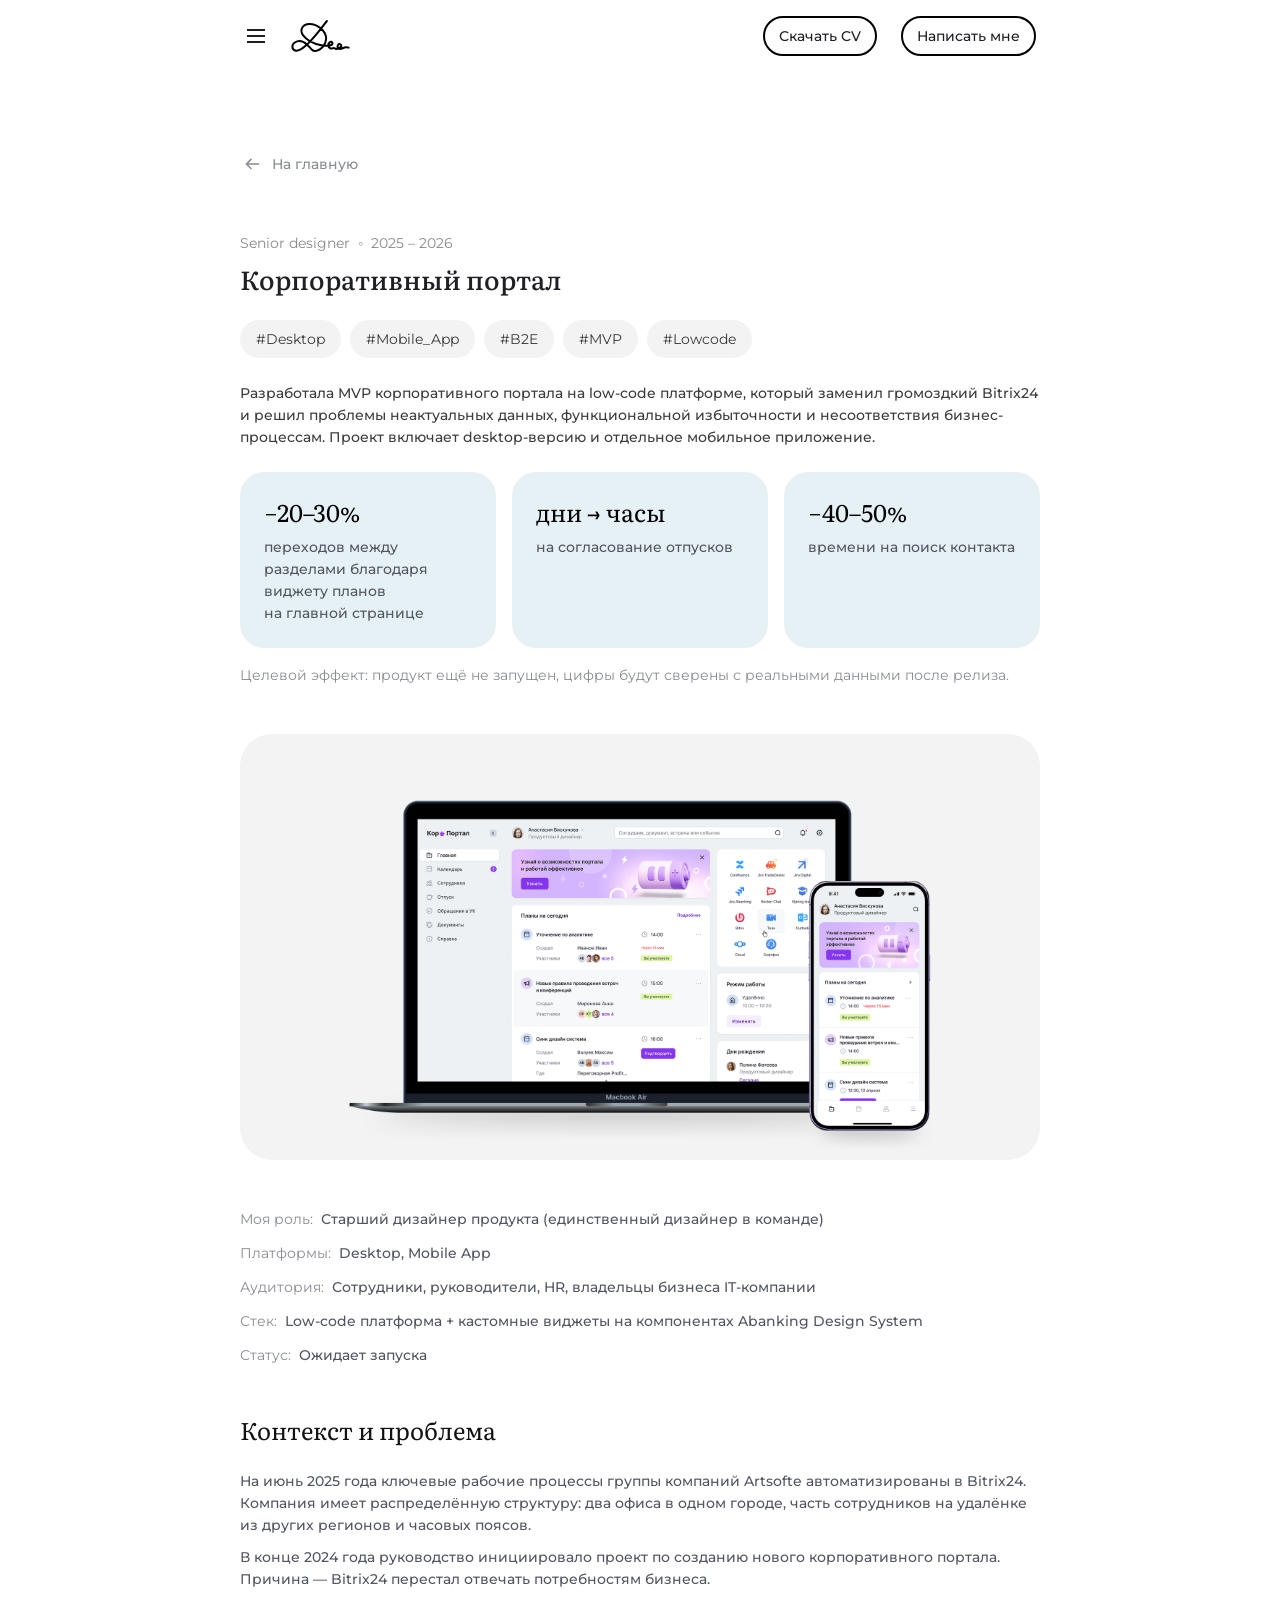
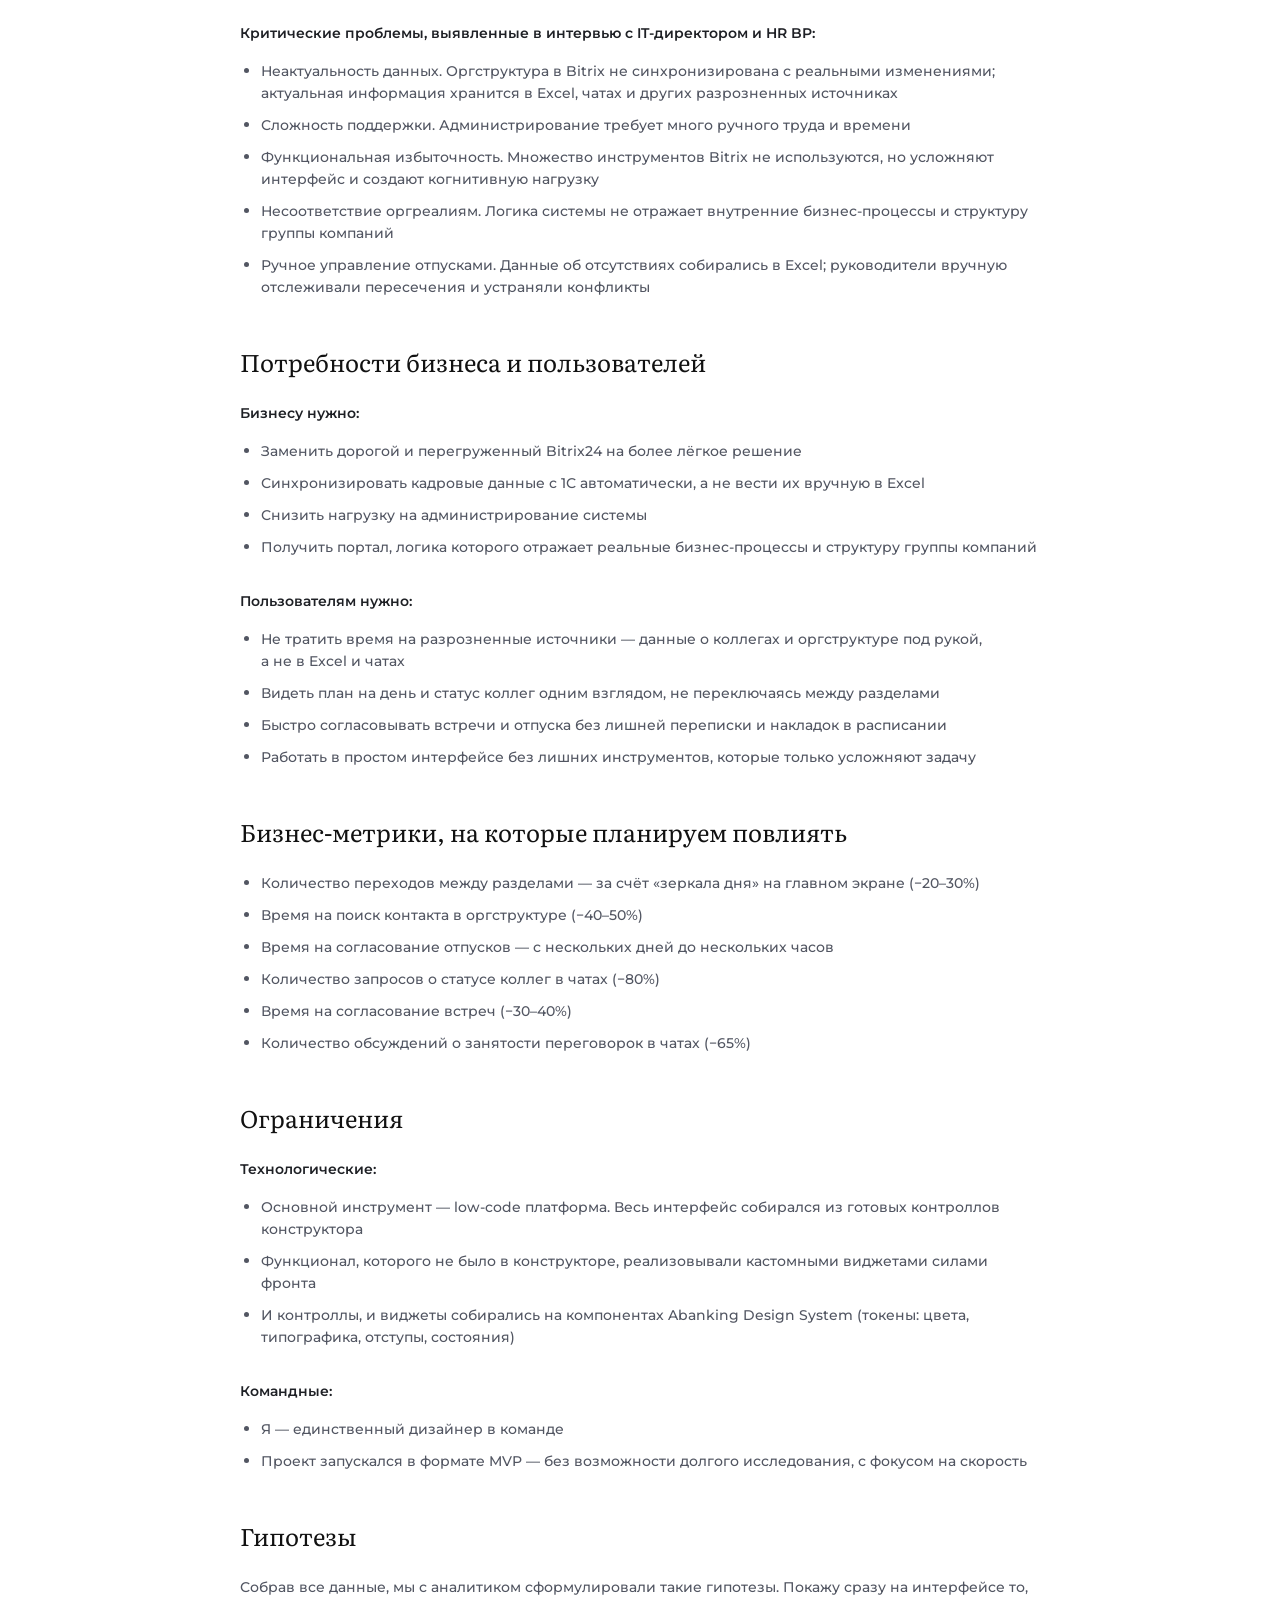
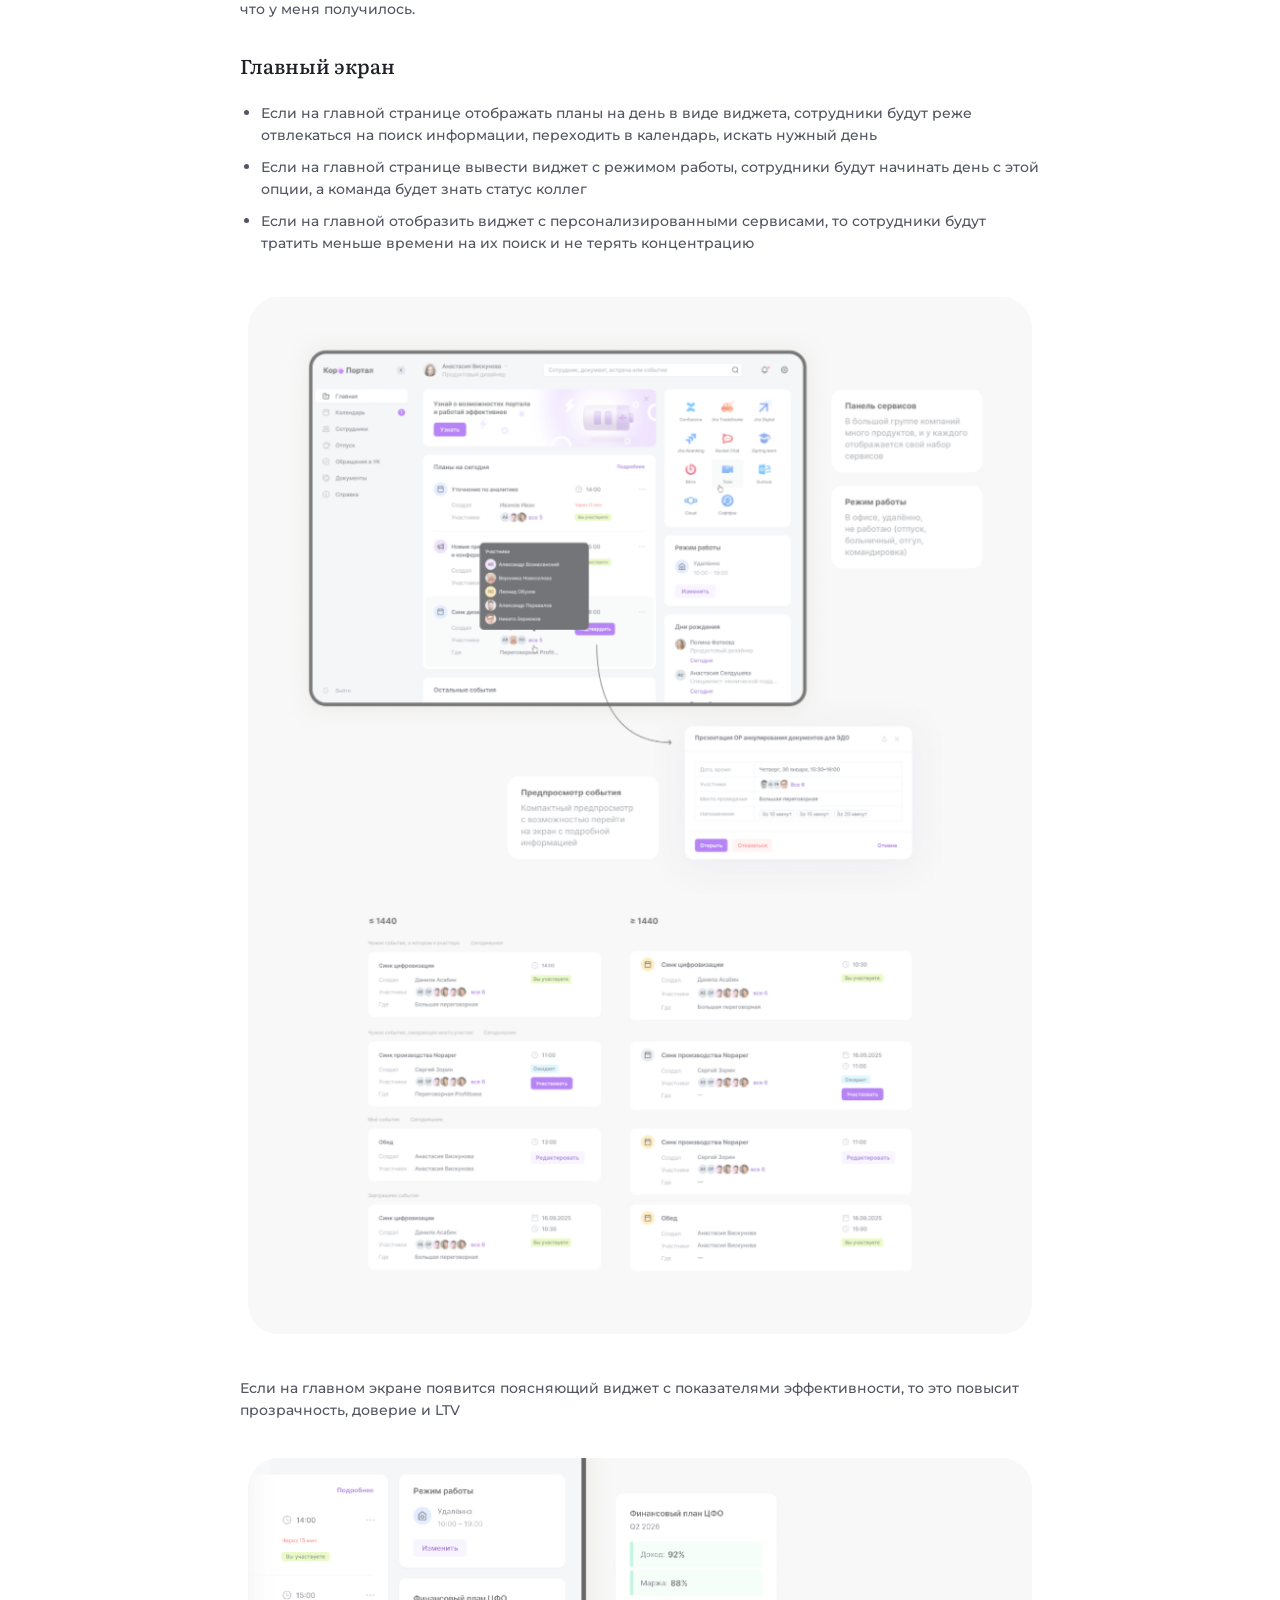
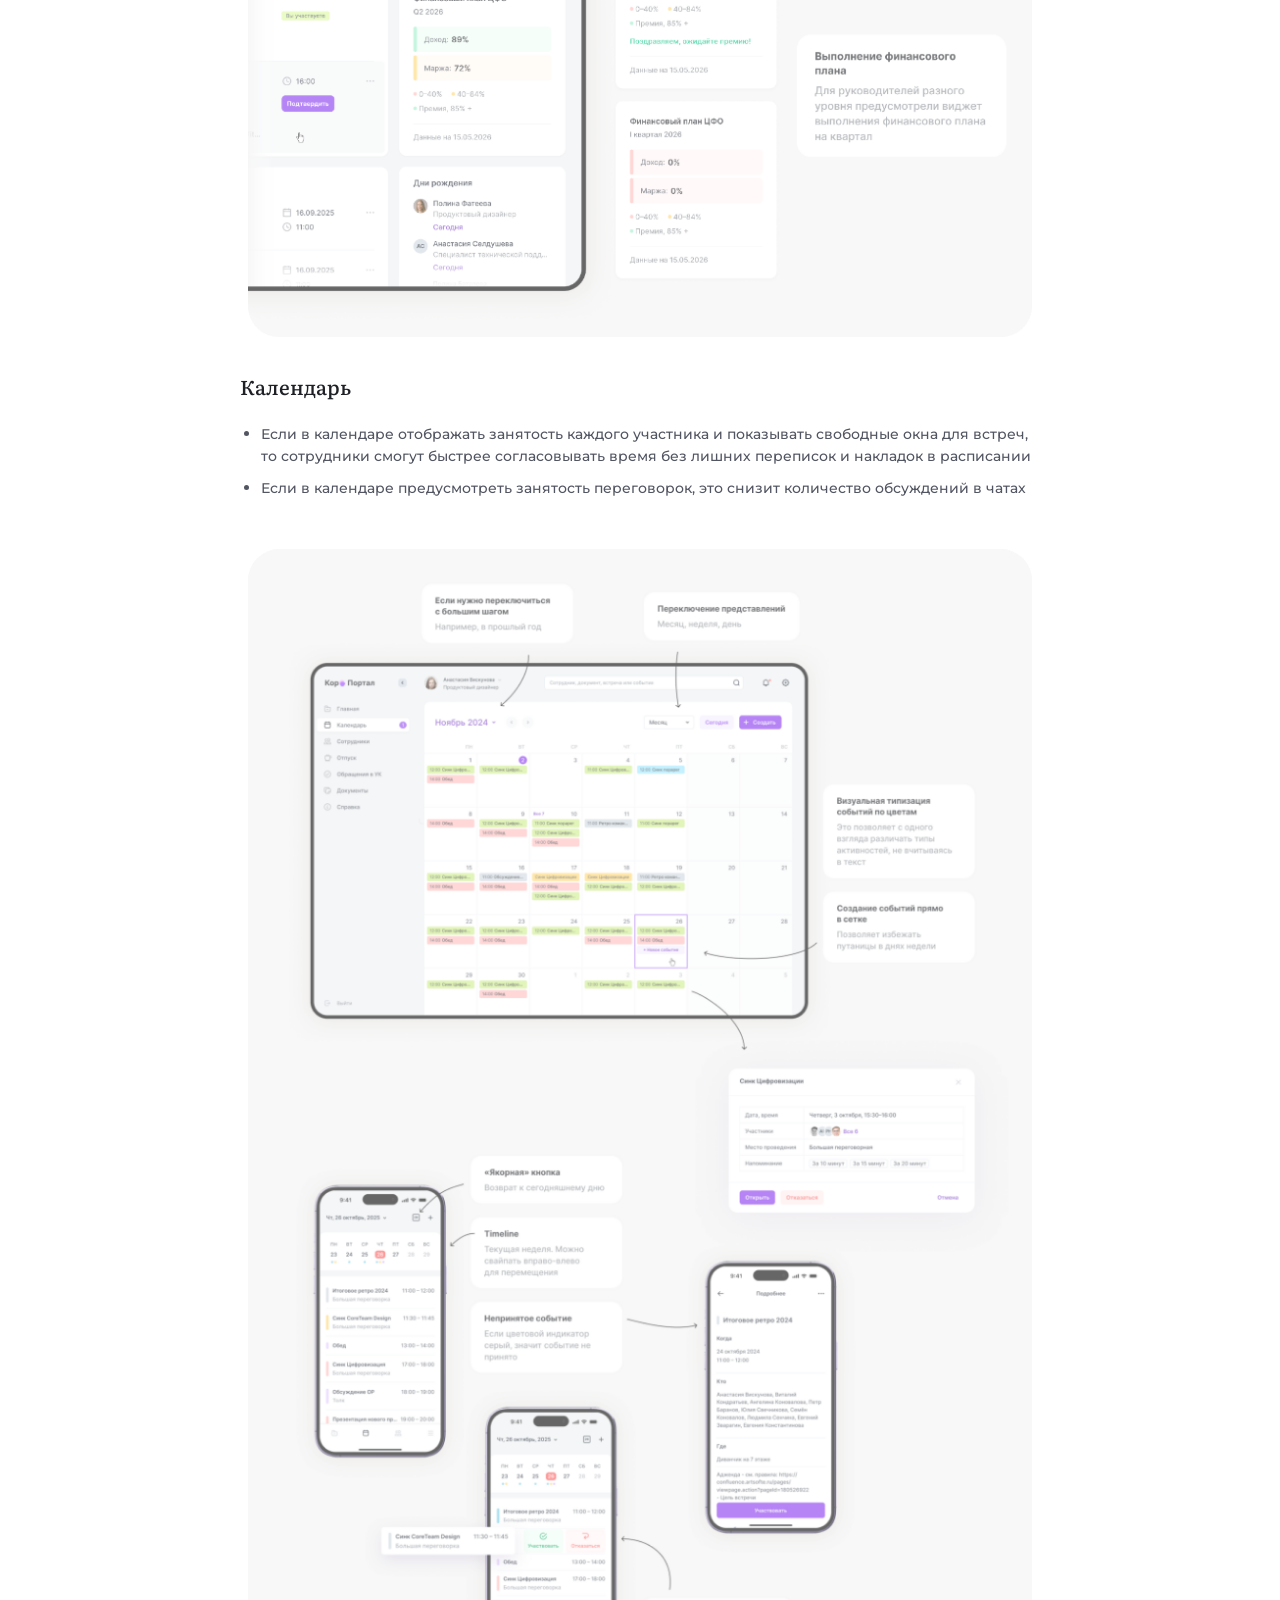
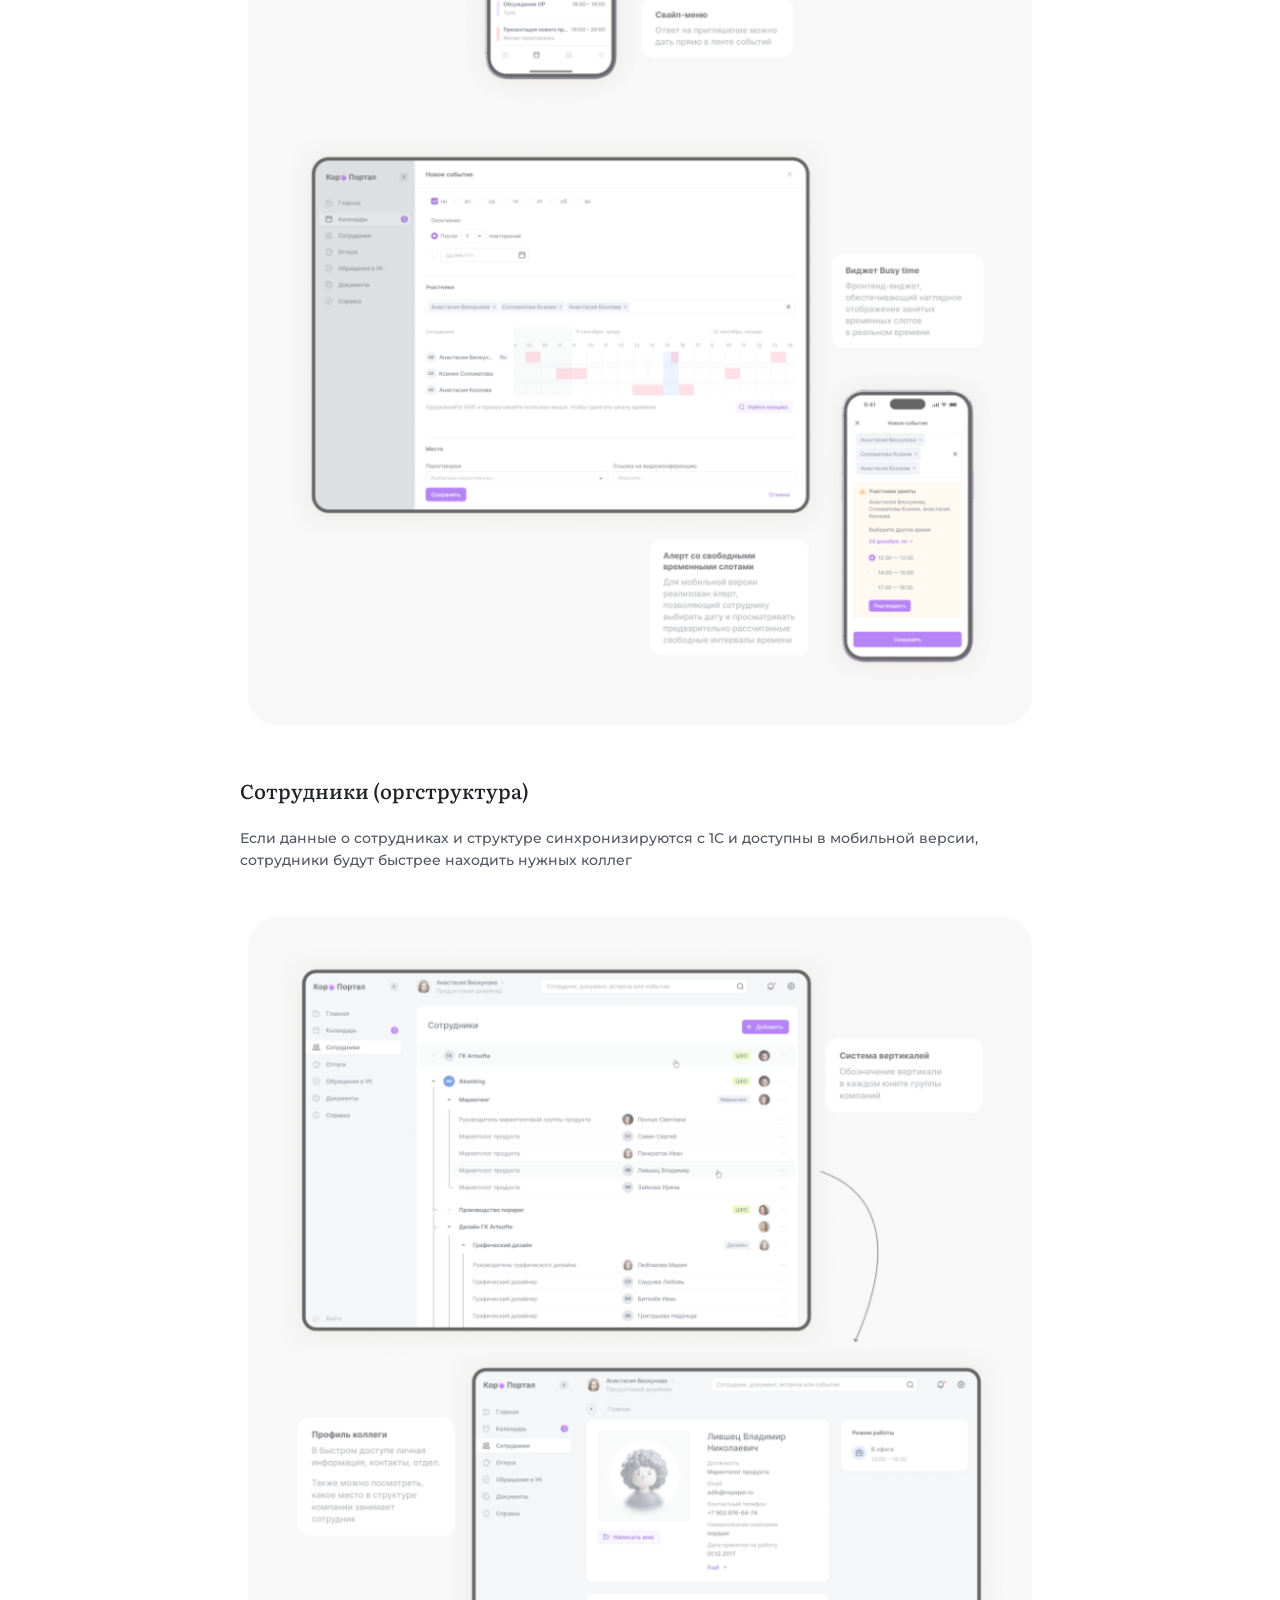
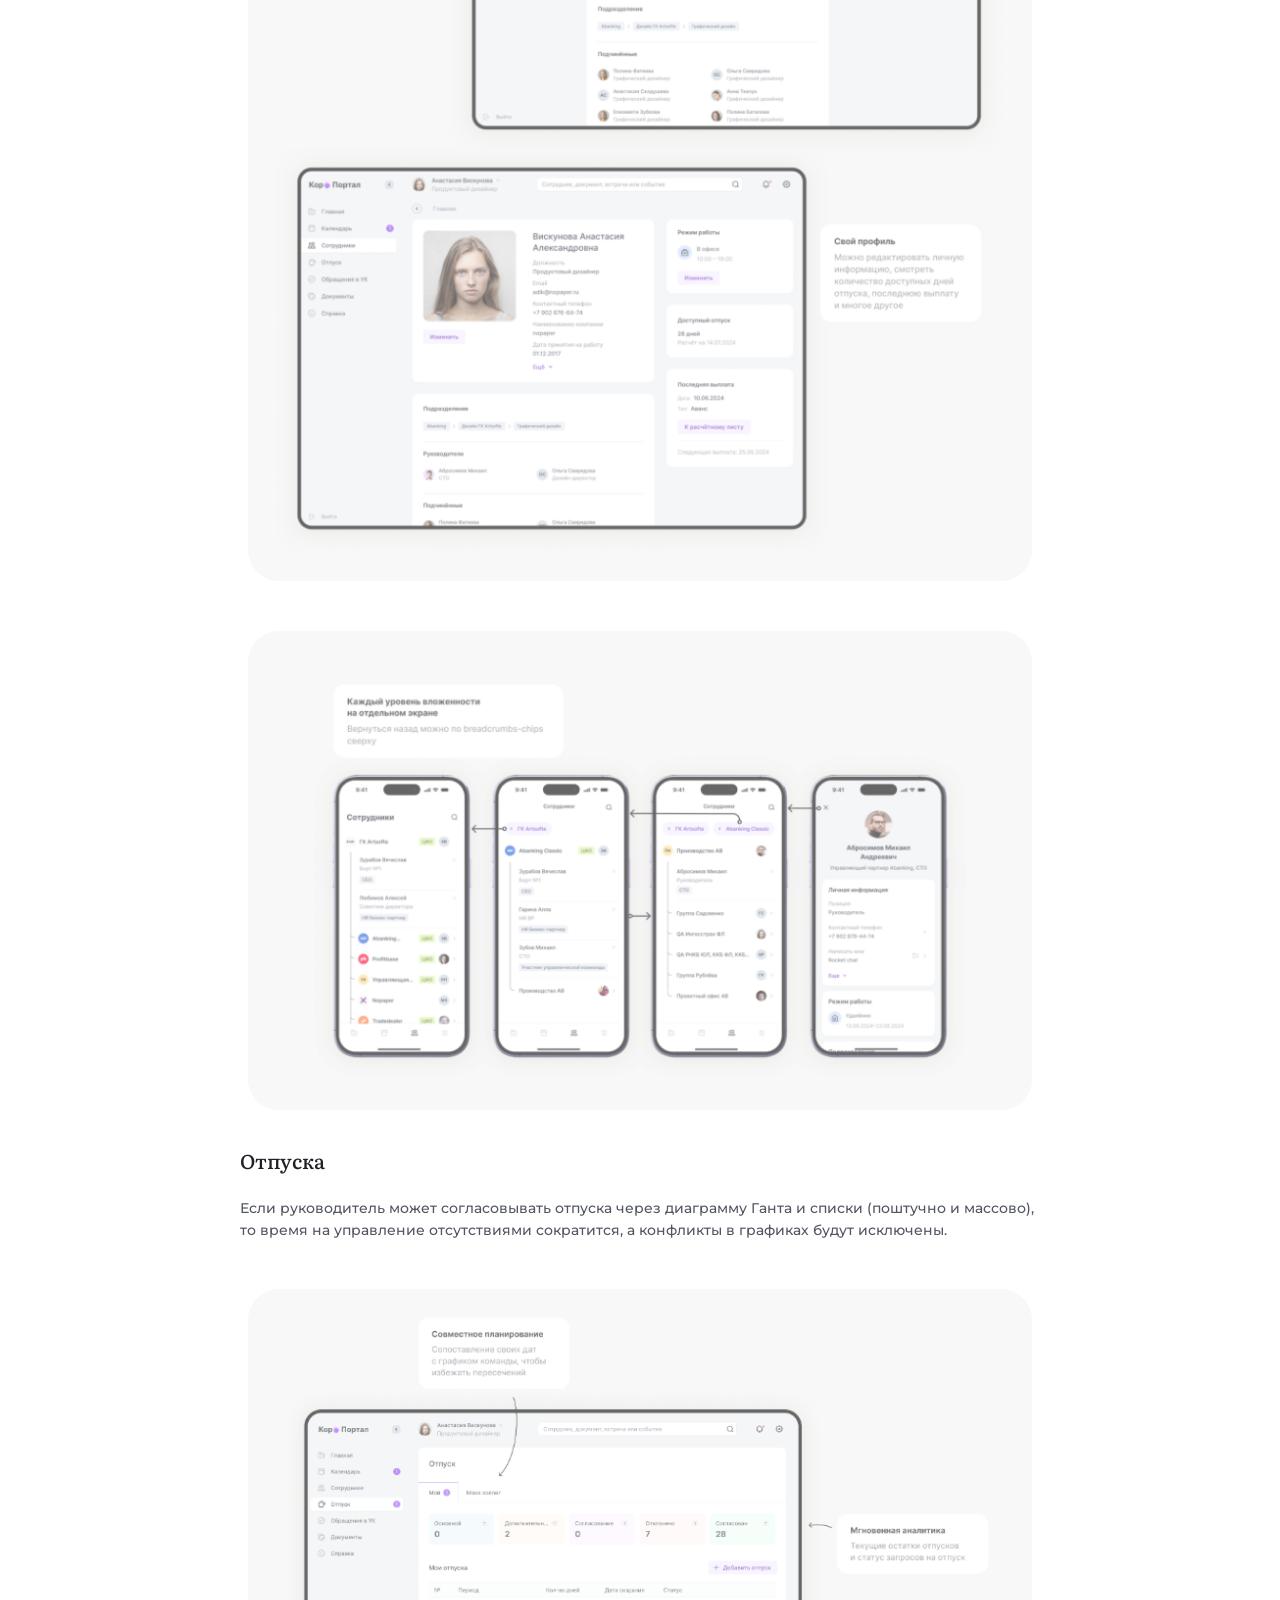
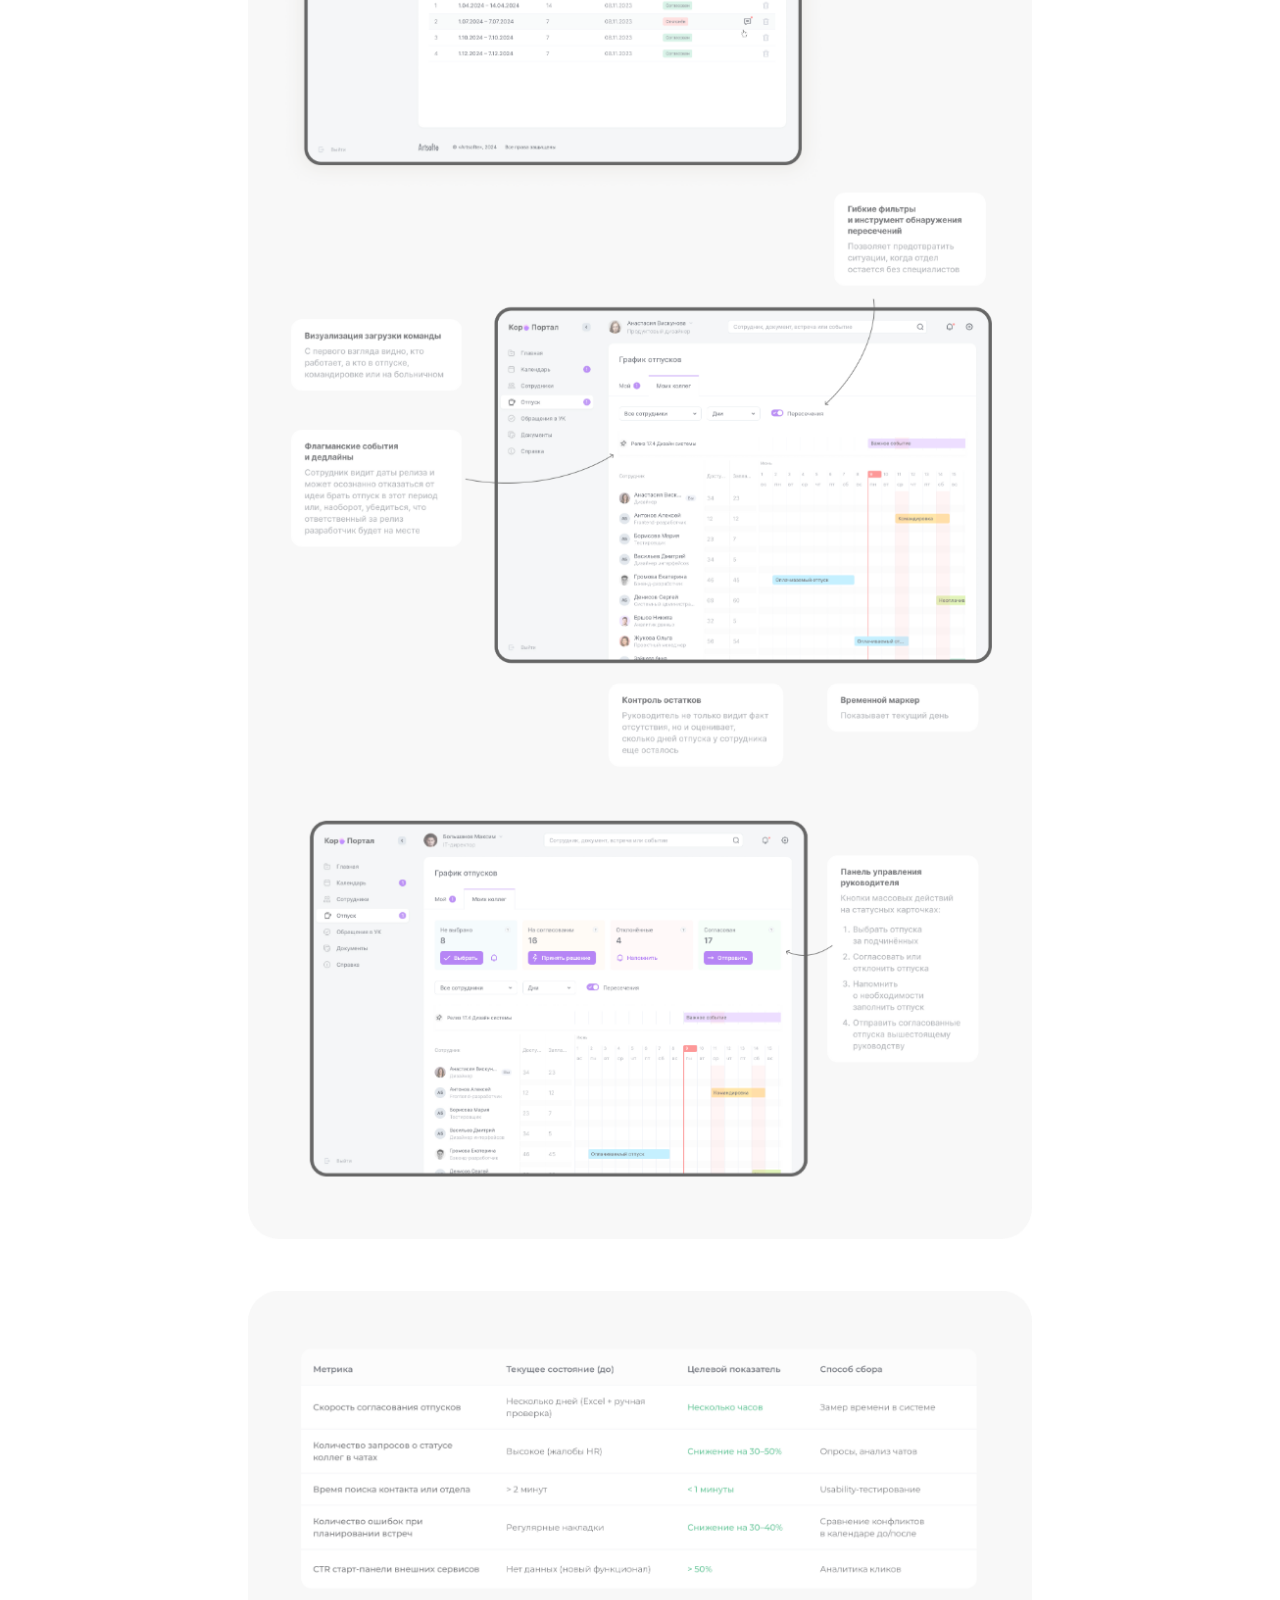
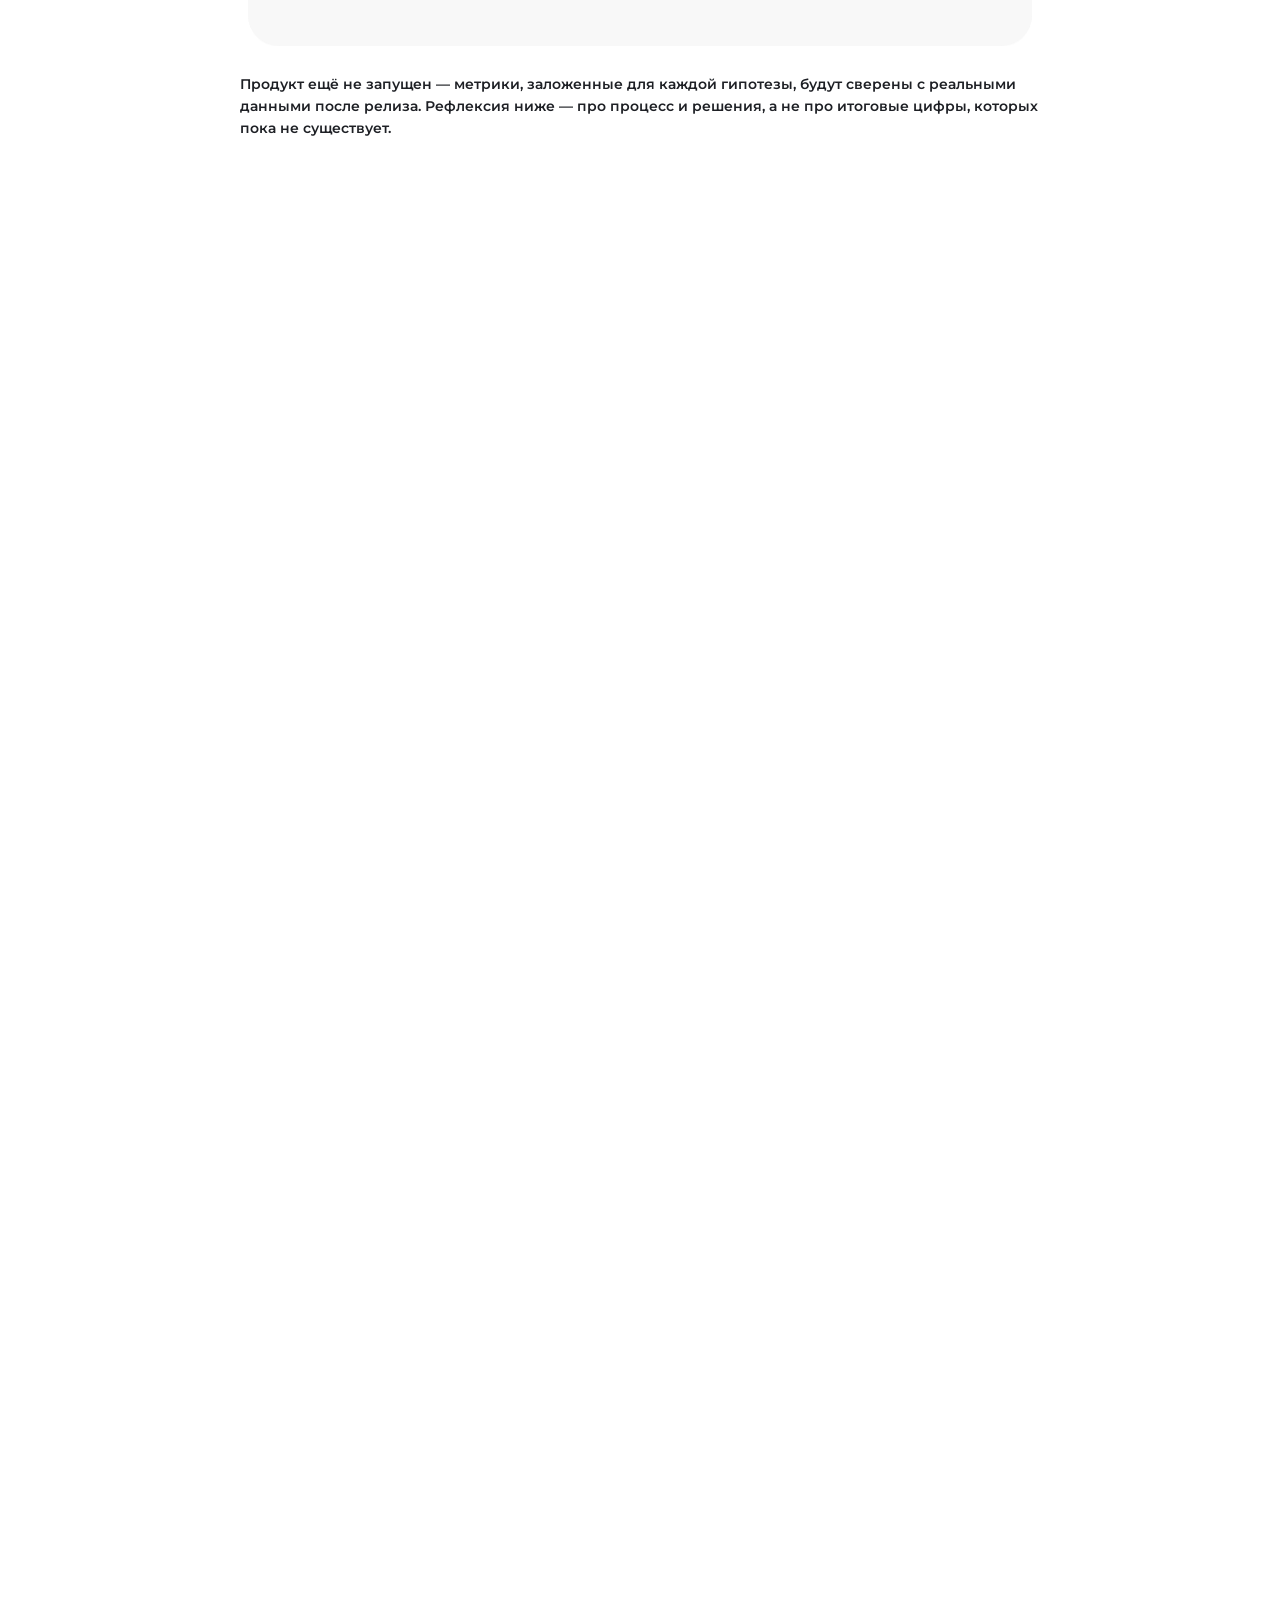
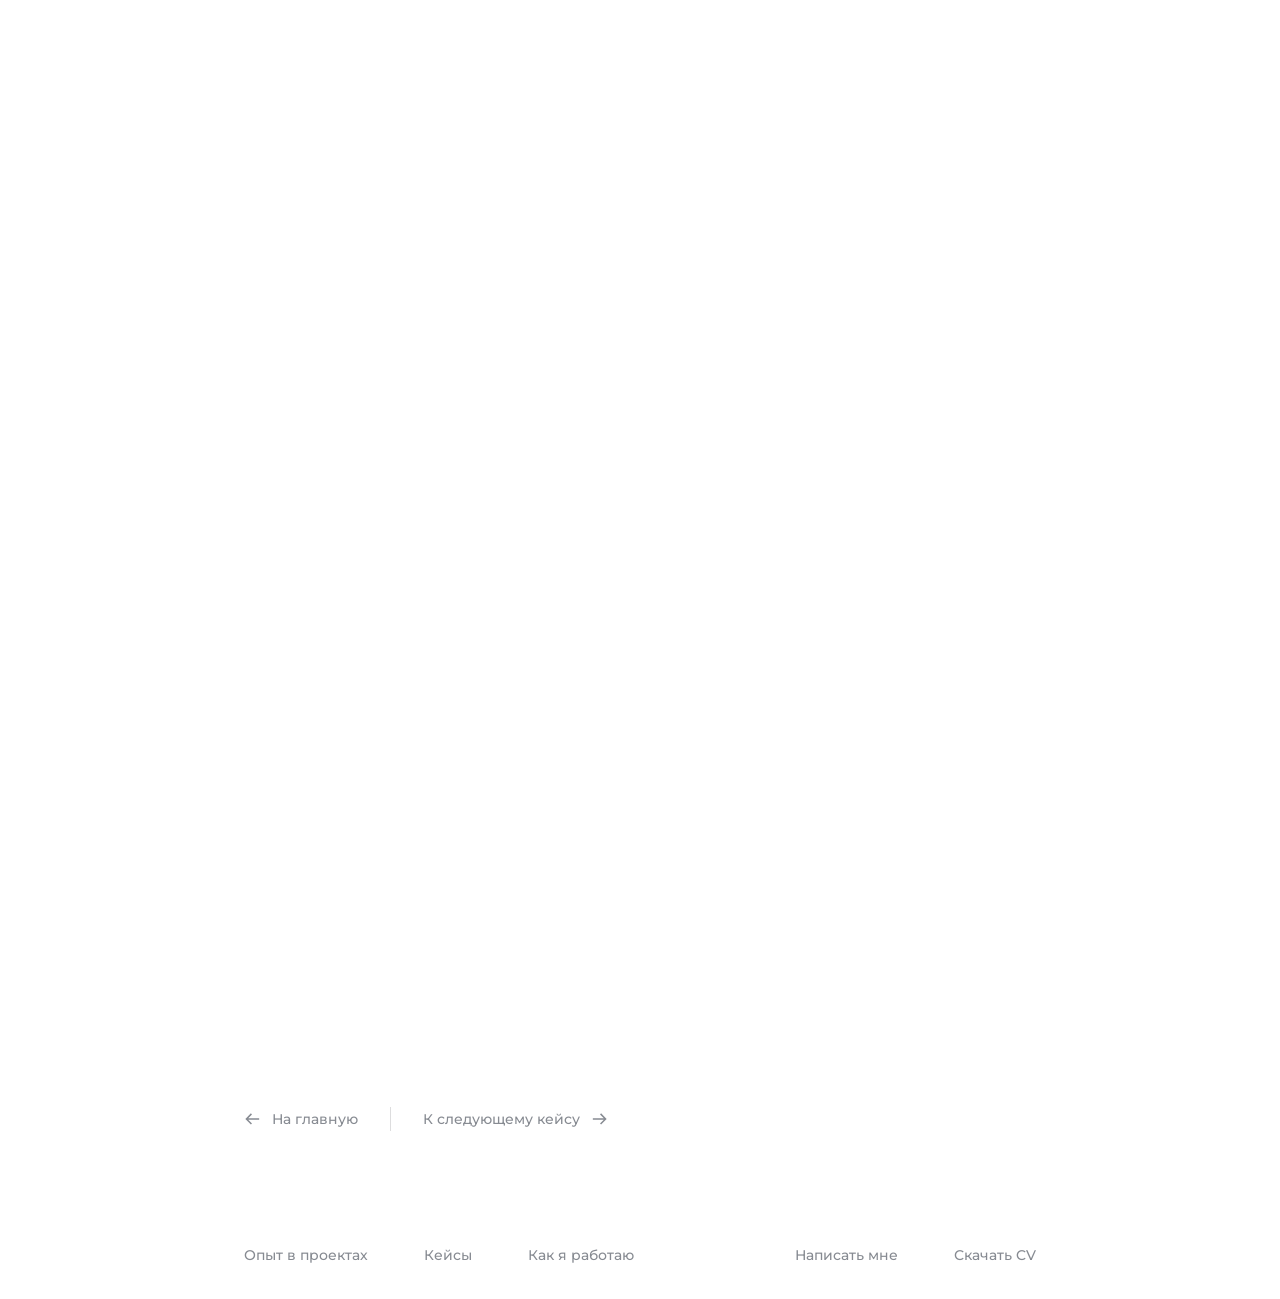
==== commit 939aa20a: "Redesign header, hero, footer and case pages to match updated Figma - Header: burger left of a new i" ====
--- a/project-corporate-portal.html
+++ b/project-corporate-portal.html
@@ -7,28 +7,41 @@
 <link rel="preconnect" href="https://fonts.googleapis.com">
 <link rel="preconnect" href="https://fonts.gstatic.com" crossorigin>
 <link href="https://fonts.googleapis.com/css2?family=Literata:wght@400;500&family=Montserrat:wght@400;500;600&display=swap" rel="stylesheet">
-<link rel="stylesheet" href="tokens.css?v=202609241834">
-<link rel="stylesheet" href="components.css?v=202609241834">
-<link rel="stylesheet" href="styles.css?v=202609241834">
-<link rel="stylesheet" href="case-study.css?v=202609241834">
+<link rel="stylesheet" href="tokens.css?v=202610192000">
+<link rel="stylesheet" href="components.css?v=202610192000">
+<link rel="stylesheet" href="styles.css?v=202610192310">
+<link rel="stylesheet" href="case-study.css?v=202610192200">
 </head>
 <body>
 
-<header class="site-header">
+<header class="site-header site-header--compact is-scrolled">
   <div class="wrap header-inner">
-    <a href="index.html" class="brand">Anastasiya Viskunova</a>
-    <nav class="header-nav">
-      <a href="https://t.me/A_Kid87" target="_blank" rel="noopener" class="btn-ghost">Написать мне</a>
-      <a href="https://drive.google.com/uc?export=download&id=1QcS99iipnfwIYSbTbYK9-jQPuCBYrVnY" class="btn-ghost" target="_blank" rel="noopener">Скачать CV</a>
+    <div class="brand-mark">
+      <button type="button" class="menu-toggle" aria-haspopup="true" aria-expanded="false" aria-controls="siteMenu" aria-label="Открыть меню">
+        <span class="menu-toggle__icon" aria-hidden="true"><span class="menu-toggle__bar"></span><span class="menu-toggle__bar"></span><span class="menu-toggle__bar"></span></span>
+      </button>
+      <a href="index.html" class="brand-signature-link" aria-label="На главную">
+        <svg class="brand-signature" viewBox="1 1 120 64" overflow="visible" fill="none" aria-hidden="true" focusable="false"><path d="M74.6364 1.00003C72.175 4.00341 67.667 10.0008 62.037 17.1592C55.37 25.6363 47.1296 35.7417 38.8516 44.4314C36.6099 46.7845 34.3655 49.0339 32.1488 51.119C23.1805 59.5548 14.6661 65.3021 8.6253 64.3579C-1.10613 62.8368 -1.10104 51.4439 6.245 46.8326C16.5867 40.3407 25.4202 45.0625 32.1488 51.119C36.3568 54.9067 39.7415 59.2164 42.157 61.6317C48.4346 67.9092 56.1187 63.9108 59.6109 61.6317C63.1228 59.3399 65.816 56.6196 67.8158 53.6904C73.9477 44.7087 73.5585 33.7629 70.2531 27.1818C69.1122 24.9102 66.3189 20.95 62.037 17.1592C56.2989 12.0791 47.8875 7.3032 37.197 7.3032C23.9655 7.3032 14.9276 19.8658 23.9655 31.601C28.0486 36.9026 33.2269 41.1365 38.8516 44.4314C48.2706 49.9491 58.9413 52.8337 67.8158 53.6904C71.392 54.0357 74.6766 54.0516 77.47 53.7779C76.7765 48.2499 83.2451 42.5487 86.0052 46.7686C88.468 50.5339 84.5435 53.0847 77.47 53.7779C77.7291 55.8432 78.9879 57.8843 81.8134 59.3748C86.1875 61.6823 86.7343 56.4443 91.1083 59.3748C93.4934 60.9728 96.7282 60.5631 99.5117 59.389C101.833 58.4098 103.84 56.899 104.779 55.5775C107.513 51.729 100.739 47.4287 98.4002 51.9946C96.5514 55.6032 97.832 58.0358 99.5117 59.389C100.301 60.0252 101.179 60.4227 101.861 60.5918C106.943 61.8511 111.341 54.4776 121 57.9142" stroke="currentColor" stroke-width="2" stroke-linecap="round" stroke-linejoin="round" vector-effect="non-scaling-stroke"/></svg>
+      </a>
+      <nav class="site-menu" id="siteMenu" hidden>
+        <a href="index.html#experience" class="site-menu__link">Опыт в проектах</a>
+        <a href="index.html#projects" class="site-menu__link">Кейсы</a>
+        <a href="index.html#process" class="site-menu__link">Как я работаю</a>
+      </nav>
+    </div>
+    <nav class="header-nav header-nav--buttons">
+      <a href="https://drive.google.com/uc?export=download&id=1QcS99iipnfwIYSbTbYK9-jQPuCBYrVnY" class="btn" target="_blank" rel="noopener">Скачать CV</a>
+      <a href="https://t.me/A_Kid87" target="_blank" rel="noopener" class="btn">Написать мне</a>
     </nav>
   </div>
 </header>
+
 
 <main class="case-main">
 
   <div class="case-back-wrap">
     <a href="index.html" class="case-back">
-      <img src="assets/icon-arrow-left.svg" alt="">
+      <svg class="case-back__icon" width="24" height="24" viewBox="0 0 24 24" fill="none" aria-hidden="true" focusable="false"><path d="M11.9745 7.41406L8.22446 11.1641H19.1639V12.6641H8.22446L11.9745 16.4141L10.9139 17.4746L5.35336 11.9141L10.9139 6.35352L11.9745 7.41406Z" fill="currentColor"/></svg>
       На главную
     </a>
   </div>
@@ -314,13 +327,13 @@
 
   <nav class="case-bottom-nav" aria-label="Навигация по кейсу">
     <a href="index.html" class="case-nav-link">
-      <img src="assets/icon-arrow-left.svg" alt="">
+      <svg class="case-nav-link__arrow" width="24" height="24" viewBox="0 0 24 24" fill="none" aria-hidden="true" focusable="false"><path d="M11.9745 7.41406L8.22446 11.1641H19.1639V12.6641H8.22446L11.9745 16.4141L10.9139 17.4746L5.35336 11.9141L10.9139 6.35352L11.9745 7.41406Z" fill="currentColor"/></svg>
       На главную
     </a>
     <span class="case-nav-divider" aria-hidden="true"></span>
     <a href="project-edo-onboarding.html" class="case-nav-link case-nav-link--next">
       К следующему кейсу
-      <img src="assets/icon-arrow-left.svg" alt="" class="case-nav-link__icon">
+      <svg class="case-nav-link__arrow case-nav-link__icon" width="24" height="24" viewBox="0 0 24 24" fill="none" aria-hidden="true" focusable="false"><path d="M11.9745 7.41406L8.22446 11.1641H19.1639V12.6641H8.22446L11.9745 16.4141L10.9139 17.4746L5.35336 11.9141L10.9139 6.35352L11.9745 7.41406Z" fill="currentColor"/></svg>
     </a>
   </nav>
 
@@ -329,8 +342,12 @@
 
 <footer class="site-footer">
   <div class="wrap header-inner">
-    <a href="index.html" class="brand">Anastasiya Viskunova</a>
-    <nav class="header-nav">
+    <nav class="header-nav footer-nav" aria-label="Разделы">
+      <a href="index.html#experience" class="btn-ghost">Опыт в проектах</a>
+      <a href="index.html#projects" class="btn-ghost">Кейсы</a>
+      <a href="index.html#process" class="btn-ghost">Как я работаю</a>
+    </nav>
+    <nav class="header-nav footer-nav" aria-label="Связаться">
       <a href="https://t.me/A_Kid87" target="_blank" rel="noopener" class="btn-ghost">Написать мне</a>
       <a href="https://drive.google.com/uc?export=download&id=1QcS99iipnfwIYSbTbYK9-jQPuCBYrVnY" class="btn-ghost" target="_blank" rel="noopener">Скачать CV</a>
     </nav>
@@ -353,7 +370,15 @@
   </div>
 </div>
 
-<script src="script.js?v=202609241834"></script>
-<script src="case-study.js?v=202609241834"></script>
+<div class="avatar-modal" id="avatarModal" hidden>
+  <div class="avatar-modal__backdrop" data-close></div>
+  <div class="avatar-modal__dialog" role="dialog" aria-modal="true" aria-label="Фото Анастасии Вискуновой">
+    <button type="button" class="avatar-modal__close" data-close aria-label="Закрыть">×</button>
+    <img class="avatar-modal__img" src="assets/avatar.png" alt="Анастасия Вискунова">
+  </div>
+</div>
+
+<script src="script.js?v=202610192100"></script>
+<script src="case-study.js?v=202610190100"></script>
 </body>
 </html>
--- a/tokens.css
+++ b/tokens.css
@@ -25,18 +25,10 @@
   --text-stat-number: #000000;   /* цифры в статистике */
   --icon-badge-bg: #525662;      /* фон кружка со стрелкой в кнопке (primary/default) */
 
-  /* ---- Кнопка primary: варианты hover/press (из компонента "button", node 30:153) ---- */
-  --btn-primary-bg-hover: #ff4623;
-  --btn-primary-bg-press: #ff2b03;
-  --btn-primary-icon-bg-hover: #ff8770;
-  --btn-primary-icon-bg-press: #ff6548;
-
-  /* ---- Кнопка-ссылка (ghost nav): hover/press ----
-     В макете этот вариант — инстанс secondary/icon=off с переопределённым
-     серым цветом текста; explicit hover/press для серой версии в Figma не
-     заданы (у компонента есть только hover/press для базового оранжевого
-     secondary), поэтому здесь взято согласованное с общей палитрой
-     затемнение до text-primary. */
+  /* ---- Ссылки и Ghost-кнопки: hover/press ----
+     Все ссылки на сайте и в резюме серые (text/tertiary) и темнеют до
+     text/primary при наведении — как Ghost в UI Kit. Оранжевых
+     hover/press-цветов больше нет (удалены 19.10.2026). */
   --btn-ghost-color-hover: #1e2025;
 
   /* ---- Шрифты ---- */
@@ -59,10 +51,7 @@
   --text-brand-size: 15px;
   --text-brand-line: 22px;                 /* Literata Medium — бренд-имя */
 
-  --text-hero-title-size: 32px;            /* Literata Medium — "Привет! Я Анастасия..." (H1) */
   --text-stat-number-size: 24px;           /* Literata Regular — "16 лет" / номер шага "как я работаю" */
-  --text-project-title-size: 28px;         /* Literata Regular — заголовок карточки проекта / H1 кейса */
-
   --text-p1-selection-size: 14px;          /* Montserrat SemiBold — заголовки карточек "как я работаю" */
   --text-p1-selection-line: 20px;
   --text-p1-selection-weight: 600;
@@ -90,6 +79,6 @@
   --radius-illustration: 32px;
 
   /* ---- Layout ---- */
-  --content-width: 800px;      /* ширина колонки контента */
+  --content-width: 800px;      /* ширина колонки контента (и шапки, node 66314:719) */
   --page-padding-x: 107px;     /* внешние поля шапки/футера на десктопе */
 }
--- a/components.css
+++ b/components.css
@@ -3,81 +3,60 @@
    Переиспользуемые UI-блоки, собранные на токенах из tokens.css
    ========================================================================== */
 
-/* ---- Кнопка: тёмная pill-кнопка со стрелкой (primary) ---- */
+/* ---- Кнопка: белая pill-кнопка с тёмной обводкой (primary) ----
+   Актуальный компонент (30:158/194/200, Default/hover/press): во всех
+   трёх состояниях ОДИН и тот же шрифт — Montserrat Medium 14/22
+   (p1-primary), вес больше нигде не переключается. Паддинг 9/16 во всех
+   состояниях, и в метаданных Figma рамка Default (136×40) и заливка
+   hover/press без рамки (тоже 136×40) — одного размера: рамка не влияет
+   на габариты компонента. Поэтому рамка сделана через outline с
+   отрицательным offset (не border) — outline никогда не участвует в
+   box-модели, так что паддинг/ширина/высота идентичны во всех
+   состояниях и ничего не дёргается. Из-за того, что вес текста теперь
+   не меняется, старый трюк с дублированием текста (.btn__ghost/.btn__label)
+   для резервирования ширины больше не нужен — один обычный текстовый узел. */
 .btn {
-  position: relative;
   display: inline-flex;
   align-items: center;
-  gap: var(--space-3xs);
-  height: 40px;
-  padding: var(--space-4xs) var(--space-4xs) var(--space-4xs) var(--space-xs);
+  justify-content: center;
+  padding: 9px 16px;
   border-radius: var(--radius-pill);
-  background: var(--bg-inversion);
-  color: var(--text-white);
+  background: var(--bg-content);
+  color: var(--text-primary);
   font-family: var(--font-body);
   font-size: var(--text-p1-primary-size);
   font-weight: var(--text-p1-primary-weight);
   line-height: var(--text-p1-primary-line);
   white-space: nowrap;
-  border: none;
+  outline: 2px solid #000;
+  outline-offset: -2px;
   cursor: pointer;
   text-decoration: none;
-  transition: background-color 0.25s ease, transform 0.25s ease;
-}
-
-/* Невидимый буфер вокруг кнопки: без него hover у самого края мигал —
-   при подъёме на 1px курсор у нижней границы оказывался "снаружи",
-   наведение сбрасывалось, кнопка опускалась обратно, наведение снова
-   срабатывало, и так по кругу. Буфер больше сдвига — курсор всегда
-   остаётся над кнопкой. */
-.btn::before {
-  content: "";
-  position: absolute;
-  inset: -6px;
-}
-
-.btn:hover {
-  background: var(--btn-primary-bg-hover);
-  transform: translateY(-1px);
-}
-
+  transition: background-color 0.2s ease, color 0.2s ease, outline-color 0.2s ease;
+}
+
+.btn:hover,
 .btn:active {
-  background: var(--btn-primary-bg-press);
-}
-
-.btn__icon {
-  display: inline-flex;
-  align-items: center;
-  justify-content: center;
-  padding: var(--space-4xs);
-  border-radius: var(--radius-pill);
-  background: var(--icon-badge-bg);
-  transition: background-color 0.15s ease;
-}
-
-.btn:hover .btn__icon {
-  background: var(--btn-primary-icon-bg-hover);
-}
-
-.btn:active .btn__icon {
-  background: var(--btn-primary-icon-bg-press);
-}
-
-.btn__icon img {
-  width: 24px;
-  height: 24px;
-}
-
-/* ---- Кнопка: прозрачная ссылка-кнопка (шапка/футер) ---- */
+  background: var(--bg-inversion);
+  color: var(--text-white);
+  outline-color: var(--bg-inversion);
+}
+
+/* ---- Кнопка: прозрачная ссылка-кнопка (шапка/футер) ----
+   Node 30:153, "type=secondary, icon=off": тот же шрифт, что и у
+   primary-кнопки — Montserrat Medium 14/22 (p1-primary), не SemiBold
+   14/20 (p1-selection), как было раньше. Паддинг только вертикальный,
+   9px (буквально py-[9px] из макета, не токен --space-3xs=8px). Цвет в
+   покое — text/tertiary (#878b92, node 30:168), на hover/press —
+   text/primary (#1e2025, node 30:178/188). */
 .btn-ghost {
   display: inline-flex;
   align-items: center;
   justify-content: center;
-  height: 40px;
-  padding: var(--space-3xs) 0;
+  padding: 9px 0;
   border-radius: var(--radius-pill);
   background: transparent;
-  color: var(--text-nav);
+  color: var(--text-tertiary);
   font-family: var(--font-body);
   font-size: var(--text-p1-primary-size);
   font-weight: var(--text-p1-primary-weight);
@@ -94,22 +73,16 @@
   color: var(--btn-ghost-color-hover);
 }
 
-/* На смартфонах (≤640px) кнопки выше — 48px вместо 40px, чтобы удобнее
-   попадать пальцем; внутренние отступы растут пропорционально (×1.2):
-   primary — отступы 4 → 6px (иконка-бейдж 32 → 36px), левый 16 → 20px;
-   ghost — вертикальные 8 → 12px (строка 24px + 24px = 48px). */
+/* На смартфонах (≤640px) кнопки выше, чтобы удобнее попадать пальцем —
+   паддинг пропорционально больше (наше решение для touch-target,
+   в макете мобильной версии кнопки нет). Высота нигде не задаётся явно,
+   считается из паддинга + line-height. */
 @media (max-width: 640px) {
   .btn {
-    height: 48px;
-    padding: 6px 6px 6px 20px;
+    padding: 12px 20px;
   }
 
-  .btn__icon {
-    padding: 6px;
-  }
-
   .btn-ghost {
-    height: 48px;
     padding: 12px 0;
   }
 }
@@ -145,12 +118,13 @@
    для маленького круга и для увеличенного квадрата в модалке. */
 .avatar {
   display: inline-block;
-  width: 100px;
-  height: 100px;
+  width: 48px;
+  height: 48px;
   border-radius: var(--radius-pill);
   overflow: hidden;
   cursor: pointer;
   line-height: 0;
+  flex: none;
   transition: transform 0.2s ease-in;
 }
 
@@ -248,14 +222,11 @@
   width: 100%;
 }
 
+/* Node 248:470/257:842: заголовки разделов набраны тем же стилем, что и
+   приветствие в hero ("Привет! Я Анастасия...") — переиспользуем
+   .hero-title, а не заводим отдельный класс под то же самое. */
 .process-title {
   grid-column: 2;
-  margin: 0;
-  font-family: var(--font-heading);
-  font-weight: 400;
-  font-size: var(--text-project-title-size);
-  line-height: 38px;
-  color: var(--text-title);
 }
 
 .process-steps {
@@ -345,18 +316,23 @@
   align-items: flex-start;
   flex: 0 0 300px;
   width: 300px;
-  gap: 20px;
+  gap: var(--space-xs);
   text-align: left;
 }
 
+/* Node 248:473: заголовок шага сменился с крупного Literata на маленький
+   прописной "лейбл" — Montserrat SemiBold, разрядка, серый (text/tertiary),
+   как рубрика над карточками, а не как подзаголовок. */
 .process-step__title {
   margin: 0;
   width: 100%;
-  font-family: var(--font-heading);
-  font-weight: 400;
-  font-size: 20px;
-  line-height: 26px;
-  color: var(--text-primary);
+  font-family: var(--font-body);
+  font-weight: 600;
+  font-size: 12px;
+  line-height: 20px;
+  letter-spacing: 1.92px;
+  text-transform: uppercase;
+  color: var(--text-tertiary);
 }
 
 .process-step__variants {
@@ -397,12 +373,14 @@
   color: var(--text-secondary);
 }
 
-/* ---- Карточка проекта ---- */
+/* ---- Карточка проекта ----
+   Node 66286:577: обложка → текст 24px, снизу паддинг 32px. Кнопки
+   «Узнать больше» в карточке больше нет — ведут обложка и заголовок. */
 .project-card {
   display: flex;
   flex-direction: column;
   align-items: flex-start;
-  gap: var(--space-md);
+  gap: var(--space-sm);
   width: 100%;
   padding-bottom: var(--space-md);
 }
@@ -440,8 +418,9 @@
   display: flex;
   flex-direction: column;
   align-items: flex-start;
-  gap: var(--space-sm);
-  width: 100%;
+  gap: 20px;
+  width: 100%;
+  padding-inline: var(--space-3xs);
 }
 
 .project-card__heading {
@@ -460,12 +439,15 @@
   color: var(--text-meta);
 }
 
+/* Заголовок вверху страницы кейса (<h1 class="project-title">) — стиль H1
+   из UI Kit: Literata Medium 26/34, text/primary (node 285:651). На главной
+   у карточек кейсов свой размер — см. .projects .project-title в styles.css. */
 .project-title {
   font-family: var(--font-heading);
-  font-weight: 400;
-  font-size: var(--text-project-title-size);
-  line-height: 38px;
-  color: var(--text-title);
+  font-weight: 500;
+  font-size: 26px;
+  line-height: 34px;
+  color: var(--text-primary);
 }
 
 /* Кликабельный тайтл карточки (только у "Корпоративный портал") —
--- a/styles.css
+++ b/styles.css
@@ -40,11 +40,50 @@
   margin: 0 auto;
 }
 
-/* ---- Шапка ---- */
+/* ---- Шапка ----
+   Зафиксирована у верхней границы экрана при скролле (на всех страницах,
+   где есть .site-header: главная и кейсы) — иначе бургер-меню и аватар
+   были бы недоступны ниже по скроллу. position:sticky, а не fixed:
+   элемент остаётся в потоке документа, не нужно компенсировать его
+   высоту отступом у контента под ним. */
+/* Node 66314:718 "Header start" / 66338:506 "Header scroll": в начале
+   страницы паддинг 32px и подпись 120×64 (высота 128), после прокрутки —
+   плавно 16px и подпись 57×30 (высота 72). Класс .is-scrolled ставит
+   script.js. Шапка fixed, а не sticky: sticky занимает место в потоке, и
+   при сжатии весь контент под ней дёргался бы вверх. Место под шапку
+   держит отступ у <main> (--header-h — высота шапки в начальном
+   состоянии, её меряет script.js; 128px — запасное значение). */
 .site-header {
+  --header-py: 32px;
+  position: fixed;
+  top: 0;
+  left: 0;
+  right: 0;
+  z-index: 90;
   display: flex;
   justify-content: center;
-  padding: var(--space-sm) var(--page-padding-x);
+  padding: var(--header-py) var(--page-padding-x);
+  transition: padding 0.3s ease;
+  /* Node 66314:718: полупрозрачный белый с размытием — контент под шапкой
+     просвечивает при скролле. */
+  background: rgba(255, 255, 255, 0.5);
+  -webkit-backdrop-filter: blur(10px);
+  backdrop-filter: blur(10px);
+}
+
+.site-header.is-scrolled {
+  --header-py: 16px;
+}
+
+.site-header + main {
+  margin-top: var(--header-h, 128px);
+}
+
+/* Пока script.js перемеряет высоту (resize в сжатом состоянии), переходы
+   выключены, чтобы замер не попал на середину анимации. */
+.site-header.is-measuring,
+.site-header.is-measuring * {
+  transition: none !important;
 }
 
 .header-inner {
@@ -53,6 +92,7 @@
   justify-content: space-between;
   gap: var(--space-xs);
   width: 100%;
+  max-width: var(--content-width); /* node 66314:719: колонка шапки = колонке контента, 800px */
   padding: 0 var(--space-4xs);
 }
 
@@ -65,240 +105,300 @@
   text-decoration: none;
 }
 
+/* Node 219:2316: на главной вместо текстового брендинга — аватар + подпись
+   (SVG-росчерк), в шапке и в футере (там же .avatar-trigger открывает
+   модалку с фото — см. hero, откуда аватар переехал сюда). */
+.brand-mark {
+  position: relative;
+  display: flex;
+  align-items: center;
+  gap: 24px;
+}
+
+/* Подпись: бокс 120×64 → 57×30 при прокрутке (node 66314:721 / 66338:509).
+   SVG встроен прямо в разметку, а не через <img>: картинку браузер при
+   сжатии масштабировал готовым растром (ступеньки), а линия у левого края
+   выходила за рамку рисунка и обрезалась. Встроенный SVG перерисовывается
+   вектором на каждом кадре, overflow:visible не даёт обрезать края.
+   viewBox = габарит самой кривой из Figma (120×64), линия 2px в любом
+   размере (vector-effect: non-scaling-stroke). */
+.brand-signature-link {
+  display: block;
+  flex: none;
+  width: 120px;
+  height: 64px;
+  line-height: 0;
+  transition: width 0.3s ease, height 0.3s ease;
+}
+
+.site-header.is-scrolled .brand-signature-link {
+  width: 57px;
+  height: 30px;
+}
+
+.brand-signature {
+  display: block;
+  width: 100%;
+  height: 100%;
+  overflow: visible;
+  color: #000;
+}
+
+/* Пока script.js не подготовил анимацию «письма» подписи, линию не
+   показываем — иначе она на миг мелькнула бы целиком. */
+.sig-intro .brand-signature path {
+  opacity: 0;
+}
+
+/* Node 66314:727: в шапке действия — обычные primary-кнопки (.btn) с
+   зазором 24px, а не текстовые ссылки, как в футере. */
+.header-nav.header-nav--buttons {
+  gap: var(--space-sm);
+}
+
 .header-nav {
   display: flex;
   align-items: center;
   gap: var(--space-xl);
 }
 
+/* Node 66332:433: футер — слева ссылки на разделы, справа «Написать мне» /
+   «Скачать CV», зазор 56px. Ссылки — Ghost-кнопки из UI Kit (.btn-ghost):
+   text/tertiary в покое, text/primary на hover/press. */
+.footer-nav {
+  flex-wrap: wrap;
+  row-gap: var(--space-3xs);
+}
+
+/* Планшет (node 66354:969): та же строка, зазор между ссылками 32px. */
+@media (max-width: 900px) {
+  .site-footer .footer-nav {
+    gap: var(--space-md);
+  }
+}
+
+/* Телефон (node 66354:984): две колонки — разделы слева, контакты справа,
+   ссылки в каждой колонке друг под другом вплотную (высота ссылки 40px).
+   Колонки не переносятся под друг друга, как в шапке. Паддинг ссылок —
+   9px из макета, а не увеличенные 12px из общего правила .btn-ghost для
+   телефона. Порог 700px: уже около 650px пять ссылок в одну строку не
+   помещаются и переносятся вразнобой, поэтому колонки включаются чуть
+   раньше. */
+@media (max-width: 700px) {
+  .site-footer .header-inner {
+    flex-wrap: nowrap;
+    align-items: flex-start;
+  }
+
+  .site-footer .footer-nav {
+    flex-direction: column;
+    flex-wrap: nowrap;
+    align-items: flex-start;
+    gap: 0;
+  }
+
+  .site-footer .footer-nav .btn-ghost {
+    padding: 9px 0;
+  }
+}
+
+/* Node 66300:444 "Burger menu": иконка 24×24 рядом с аватаркой (шапка,
+   node 66286:486). В макете нет состояния "открыто" — список ссылок и
+   поведение дропдауна спроектированы самостоятельно. Набор пунктов
+   одинаковый на всех страницах (главная и кейсы): якоря на
+   разделы главной (index.html#…), чтобы меню не менялось от страницы. */
+.menu-toggle {
+  display: flex;
+  align-items: center;
+  justify-content: center;
+  width: 24px;
+  height: 24px;
+  padding: 0;
+  background: none;
+  border: none;
+  cursor: pointer;
+}
+
+/* Иконка нарисована тремя полосками (геометрия 1:1 с icon-burger-menu.svg:
+   18×2 на x=3, центры по y=6/12/18), а не картинкой, чтобы её можно было
+   морфить. Сдвиг полосок — через top, а не translate: translate
+   оставлял их на дробных пикселях, и крайние выглядели толще средней.
+   will-change: каждая полоска рисуется своим слоем, иначе при масштабе
+   экрана 125%/175% браузер округлял их до 3/2/3 точек. Открыто (aria-expanded="true") — крестик: крайние полоски
+   съезжают к центру, затем поворачиваются на ±45°, средняя исчезает.
+   Закрытие — тот же путь в обратном порядке: сначала выпрямляются, потом
+   расходятся. Раздельные top/rotate дают каждому шагу свою задержку. */
+.menu-toggle__icon {
+  position: relative;
+  display: block;
+  width: 24px;
+  height: 24px;
+}
+
+/* --bar-h / --bar-step (толщина и шаг полосок) script.js пересчитывает под
+   devicePixelRatio так, чтобы они были целым числом точек экрана: при
+   масштабе 125%/150% иначе 2px/6px превращаются в 2,5/7,5 точки, и браузер
+   округляет полоски и зазоры по-разному. По умолчанию — 2px/6px, как в макете. */
+.menu-toggle__icon {
+  --bar-h: 2px;
+  --bar-step: 6px;
+  --bar-mid: calc(12px - var(--bar-h) / 2);
+}
+
+.menu-toggle__bar {
+  position: absolute;
+  left: 3px;
+  top: var(--bar-mid);
+  width: 18px;
+  height: var(--bar-h);
+  background: var(--text-primary);
+  will-change: transform;
+  transition:
+    top 0.2s ease 0.2s,
+    rotate 0.2s ease 0s,
+    opacity 0.15s ease 0.2s;
+}
+
+.menu-toggle__bar:nth-child(1) {
+  top: calc(var(--bar-mid) - var(--bar-step));
+}
+
+.menu-toggle__bar:nth-child(3) {
+  top: calc(var(--bar-mid) + var(--bar-step));
+}
+
+.menu-toggle[aria-expanded="true"] .menu-toggle__bar {
+  top: var(--bar-mid);
+  transition:
+    top 0.2s ease 0s,
+    rotate 0.2s ease 0.2s,
+    opacity 0.15s ease 0.05s;
+}
+
+.menu-toggle[aria-expanded="true"] .menu-toggle__bar:nth-child(1) {
+  rotate: 45deg;
+}
+
+.menu-toggle[aria-expanded="true"] .menu-toggle__bar:nth-child(2) {
+  opacity: 0;
+}
+
+.menu-toggle[aria-expanded="true"] .menu-toggle__bar:nth-child(3) {
+  rotate: -45deg;
+}
+
+@media (prefers-reduced-motion: reduce) {
+  .menu-toggle__bar,
+  .menu-toggle[aria-expanded="true"] .menu-toggle__bar {
+    transition: none;
+  }
+}
+
+.site-menu {
+  position: absolute;
+  top: calc(100% + 12px);
+  left: 0;
+  z-index: 50;
+  display: flex;
+  flex-direction: column;
+  gap: 4px;
+  min-width: 220px;
+  padding: var(--space-3xs);
+  background: var(--bg-content);
+  border-radius: 16px;
+  box-shadow: 0 16px 40px rgba(0, 0, 0, 0.18);
+}
+
+.site-menu[hidden] {
+  display: none;
+}
+
+.site-menu__link {
+  padding: 10px 12px;
+  border-radius: 10px;
+  color: var(--text-primary);
+  font-family: var(--font-body);
+  font-size: var(--text-p1-primary-size);
+  font-weight: var(--text-p1-primary-weight);
+  line-height: var(--text-p1-primary-line);
+  white-space: nowrap;
+  text-decoration: none;
+  transition: color 0.15s ease;
+}
+
+/* Как ссылки в футере (Ghost из UI Kit): пока курсор (или фокус с
+   клавиатуры) на одном пункте, он остаётся тёмным, а остальные гаснут
+   до text/tertiary. Без наведения все пункты тёмные. Голубой подложки
+   под пунктом больше нет. :has — чтобы пункты не гасли, когда курсор
+   просто в зазоре между ними. */
+.site-menu:has(.site-menu__link:hover) .site-menu__link:not(:hover),
+.site-menu:has(.site-menu__link:focus-visible) .site-menu__link:not(:focus-visible) {
+  color: var(--text-tertiary);
+}
+
+/* Якоря бургер-меню: компенсация высоты sticky-шапки (при переходе по якорю страница уже прокручена, шапка сжата:
+   72px = кнопка 40px + паддинг 16px сверху/снизу), иначе при переходе по ссылке
+   раздел подъезжает ровно под шапку и верх обрезан. */
+#experience,
+#projects,
+#process {
+  scroll-margin-top: 112px;
+}
+
 /* ---- Main / секции ---- */
 main {
   display: flex;
   flex-direction: column;
   align-items: center;
-  gap: var(--space-2xl);
+  gap: 64px; /* node 66286:485: между блоками главной (hero, кейсы, процесс) 64px; у кейсов свой gap в .case-main */
   padding: 0 10px;
 }
 
 /* ---- Hero ----
-   Node 172:538: карточка стала шире стандартной контентной колонки
-   (800px), но должна останавливаться ровно в 20px от истинного края
-   экрана — независимо от паддинга main (10px десктоп, 32px на ≤900px).
-   width/margin пересчитывают эту разницу для каждого брейкпоинта main;
-   сам 800px-контент центрируется внутри уже через .hero-inner. */
+   Node 66286:485: больше не отдельная карточка с фоном/декором —
+   просто первая секция контента, как .process/.projects. Декоративные
+   завитушки (hero-deco-*) и CTA-кнопка под карточками опыта из макета
+   убраны. */
+/* От шапки до "Привет!" — 64px (node 66309:504: шапка 0–88, блок с y=152;
+   раньше было 40px). */
 .hero {
-  position: relative;
-  width: calc(100% - 20px);
-  margin-left: 10px;
-  margin-right: 10px;
-  /* По бокам минимум 32px до контента (на широких экранах колонка 800px всё
-     равно центрируется и отступ не виден). */
-  padding: var(--space-2xl) var(--space-md);
-  border-radius: var(--radius-card);
-  background: var(--bg-accent);
-  overflow: hidden;
-}
-
-@media (max-width: 900px) {
-  .hero {
-    width: calc(100% + 2 * (var(--space-md) - 20px));
-    margin-left: calc(20px - var(--space-md));
-    margin-right: calc(20px - var(--space-md));
-  }
-}
-
-.hero > :not(.hero-deco) {
-  position: relative;
-  z-index: 1;
-}
-
-/* Контентная колонка (800px) центрируется внутри уже расширенной карточки
-   hero — снаружи неё остаётся декоративный фон карточки. */
+  width: 100%;
+  padding-top: 64px;
+}
+
 .hero-inner {
   display: flex;
   flex-direction: column;
   align-items: flex-start;
-  gap: var(--space-lg);
   width: 100%;
   max-width: var(--content-width);
   margin: 0 auto;
 }
 
-/* Node 172:508: шапка, резюме и карточки — одной группой с зазором 32px,
-   а до кнопки — 40px (gap у .hero-inner). */
+/* Node 66286:696: заголовок+резюме и блок "Опыт в проектах" — одной
+   группой с зазором 64px (node 66309:504). */
 .hero-main {
   display: flex;
   flex-direction: column;
   align-items: flex-start;
-  gap: var(--space-md);
-  width: 100%;
-}
-
-/* Позиции декора — node 172:502, в % от ширины уже расширенной карточки
-   hero (масштабируются вместе с ней на широких экранах), формулы 1:1 из
-   Figma. Loop и line вращаются вокруг своего центра через центрирующую
-   обёртку — контейнер задаёт положение/размер бокса, внутренний элемент —
-   реальный размер фигуры и поворот. Arrow — без вращения, обёртка не
-   нужна. */
-.hero-deco {
-  position: absolute;
-  z-index: 0;
-  pointer-events: none;
-}
-
-/* Node 219:2103: три декоративных элемента. Оба Group — готовые композиции
-   (чёрная петля + белая закорючка), без вращения: одна в правом верхнем
-   углу, вторая — в левой части, ближе к низу (чтобы на широких экранах
-   слева не пустовало). Arrow — белая стрелка, её SVG шире номинального
-   бокса макета (штрих выходит за границы — в Figma inset с отрицательными
-   %), поэтому img растянут ровно на эти вылеты. */
-.hero-deco--group {
-  left: calc(83.33% - 128.27px);
-  /* Node 172:538: завитушка в правом верхнем углу, выступает за верх на 41px
-     (аватар теперь над заголовком, hero стал выше — 1086px). */
-  top: -41px;
-  width: 400.833px;
-  height: 429.182px;
-  max-width: none;
-}
-
-/* Node 219:2103: вторая, левая завитушка — левый край карточки (частично
-   уходит за него), низ вплотную к ряду карточек опыта. Не в процентах:
-   привязана к левому краю, а не масштабируется вместе с шириной блока
-   (в отличие от правой, которая держится ближе к правому краю).
-   Картинка (hero-deco-group-left-wide.svg) — та же, что и у широкой версии
-   ниже, в размере 1:1 из макета, без уменьшения (у прежней компактной формы
-   чёрная линия сама себя пересекала, а в этой — только ломается; уменьшенная
-   версия той же картинки выглядела мельче, чем в макете). Из-за этого низ
-   уходит за границу карточки — обрезается через overflow:hidden у .hero,
-   как и другой декор. */
-.hero-deco--group-left {
-  left: -217px;
-  top: 502.65px;
-  width: 790.338px;
-  height: 872.516px;
-  max-width: none;
-}
-
-.hero-deco--arrow {
-  /* Node 219:2103: стрелка переехала в левый нижний угол карточки (была
-     ближе к центру). left — не фиксированный -11px (это верно только
-     ровно при ширине блока 1160px, как в макете): формула привязывает
-     стрелку к левому краю центрированной 800px-колонки с контентом
-     (.hero-inner), а не к краю самого блока — тот же принцип, что и у
-     колонки (50% - 400px), только с постоянным отступом ещё на 191px
-     левее. На более узких, чем 1160px, экранах отступ до колонки
-     схлопывался, и стрелка заезжала под кнопку. */
-  left: calc(50% - 591px);
-  bottom: 60.12px;
-  width: 152.59px;
-  height: 92.881px;
-}
-
-/* Node 219:2322: на широких экранах завитушки не просто масштабированы —
-   это другая, более крупная раскладка тех же фигур, с другой формой
-   чёрного росчерка у левой. Поэтому здесь отдельные картинки
-   (hero-deco-group-wide.svg, hero-deco-group-left-wide.svg), а не
-   растянутые прежние — обычные и широкие версии переключаются через
-   display. Правая привязана к правому краю (right), а не к левому — так
-   она остаётся в углу независимо от реальной ширины экрана.
-   Порог 1440px, а не 1920 (макет сделан на 1920) и не 1600 (как у
-   типографики p1 чуть ниже) — при масштабе экрана в Windows выше 100%
-   (обычная настройка на мониторах 1920×1080 и выше) реальная CSS-ширина
-   меньше физической: 1920px-монитор с масштабом 125% даёт всего 1536px,
-   и порог 1600 их бы не задел. */
-.hero-deco--group-wide,
-.hero-deco--group-left-wide {
-  display: none;
-}
-
-@media (min-width: 1440px) {
-  .hero-deco--group,
-  .hero-deco--group-left {
-    display: none;
-  }
-
-  .hero-deco--group-wide {
-    display: block;
-    left: auto;
-    right: -296.63px;
-    top: -113px;
-    width: 842.733px;
-    height: 804px;
-    max-width: none;
-    animation: decoFlyInRight 0.8s ease-in both;
-  }
-
-  .hero-deco--group-left-wide {
-    display: block;
-    left: -132.74px;
-    top: 94px;
-    width: 790.338px;
-    height: 872.516px;
-    max-width: none;
-    animation: decoFlyInLeft 0.8s ease-in both;
-  }
-
-  /* Левая завитушка на широких экранах ушла выше и левее, стрелка под ней
-     сдвинута соответственно — тот же 60px от низа, что и на обычных
-     экранах. Не 209px (координата из макета 1920): при ширине как раз
-     чуть выше порога (1440–1500px) кнопка ещё не отъехала от левого края
-     настолько же, насколько отъезжает на 1920, и стрелка заезжала под
-     неё — сдвинуто дополнительно влево с запасом на этот случай. */
-  .hero-deco--arrow {
-    left: 160px;
-  }
-}
-
-.hero-deco--arrow img {
-  position: absolute;
-  top: -9.3%;
-  left: 0;
-  width: 107.21%;
-  height: 118.29%;
-  max-width: none;
-}
-
-/* ---- Влёт декора при загрузке ----
-   Облачко влетает слева, петелька и чёрная линия — справа: из
-   прозрачности, с небольшим ускорением (ease-in), ненавязчиво и без
-   большого смещения. */
-@keyframes decoFlyInLeft {
-  from {
-    opacity: 0;
-    transform: translateX(-32px);
-  }
-  to {
-    opacity: 1;
-    transform: translateX(0);
-  }
-}
-
-@keyframes decoFlyInRight {
-  from {
-    opacity: 0;
-    transform: translateX(32px);
-  }
-  to {
-    opacity: 1;
-    transform: translateX(0);
-  }
-}
-
-.hero-deco--arrow {
-  animation: decoFlyInLeft 0.8s ease-in both;
-}
-
-.hero-deco--group {
-  animation: decoFlyInRight 0.8s ease-in both;
-}
-
-.hero-deco--group-left {
-  animation: decoFlyInLeft 0.8s ease-in both;
-}
-
-/* Тот же приём (из прозрачности, ease-in), что у декора, но снизу вверх —
-   для содержимого hero: аватарка, заголовок, резюме, карточки опыта. */
+  gap: 64px;
+  width: 100%;
+}
+
+/* Node 66286:641/788/576: общий заголовок секции — "Как я работаю",
+   "Опыт в проектах", "Кейсы". Literata Medium 26/34 (node 66309:519) (раньше был общий
+   с .hero-title на 28/38 — теперь они разного размера/начертания). */
+.section-title {
+  margin: 0;
+  width: 100%;
+  font-family: var(--font-heading);
+  font-weight: 500; /* node 66309:519: Literata Medium 26/34 */
+  font-size: 26px;
+  line-height: 34px;
+  color: var(--text-primary);
+}
+
+/* Влёт контента hero снизу вверх при загрузке. */
 @keyframes heroFlyInUp {
   from {
     opacity: 0;
@@ -310,9 +410,9 @@
   }
 }
 
-.avatar,
 .hero-title,
 .hero-summary,
+.hero-experience-block .section-title,
 .hero-experience__card {
   animation: heroFlyInUp 0.8s ease-in both;
 }
@@ -325,123 +425,322 @@
   animation-delay: 0.16s;
 }
 
-/* Карточки опыта (node 172:538) влетают по очереди слева направо,
-   продолжая общий каскад hero (аватар → заголовок → резюме → карточки). */
+/* Заголовок "Опыт в проектах" — в той же цепочке, между резюме и карточками
+   (раньше стоял статично, пока всё вокруг влетало). */
+.hero-experience-block .section-title {
+  animation-delay: 0.24s;
+}
+
+/* Карточки опыта влетают по очереди слева направо. */
 .hero-experience__card:nth-child(1) {
-  animation-delay: 0.24s;
+  animation-delay: 0.32s;
 }
 
 .hero-experience__card:nth-child(2) {
-  animation-delay: 0.32s;
+  animation-delay: 0.4s;
 }
 
 .hero-experience__card:nth-child(3) {
-  animation-delay: 0.4s;
+  animation-delay: 0.48s;
 }
 
 .hero-experience__card:nth-child(4) {
-  animation-delay: 0.48s;
+  animation-delay: 0.56s;
 }
 
 @media (prefers-reduced-motion: reduce) {
-  .hero-deco--group,
-  .hero-deco--group-left,
-  .hero-deco--group-wide,
-  .hero-deco--group-left-wide,
-  .hero-deco--arrow,
-  .avatar,
   .hero-title,
   .hero-summary,
+  .hero-experience-block .section-title,
   .hero-experience__card {
     animation: none;
   }
 }
 
-/* Node 204:630: аватар, заголовок и резюме — отдельная группа с зазором 24px
-   (между группой и карточками — 32px, это gap у .hero-main). */
+/* Node 66309:505: строка «заголовок + фото» и резюме под ней — зазор 24px,
+   паддинг 8px по бокам. */
 .hero-intro {
   display: flex;
   flex-direction: column;
   align-items: flex-start;
   gap: var(--space-sm);
   width: 100%;
-}
-
-/* Node 172:509: аватар над заголовком (в строку на планшетах выходила
-   некрасивая ступенька из текста), зазор 24px. */
-.hero-top {
+  padding: 0 var(--space-3xs);
+}
+
+/* Node 66324:734: заголовок слева (тянется), фото справа, зазор 24px,
+   выравнивание по верху. */
+.hero-intro-row {
+  display: flex;
+  align-items: flex-start;
+  gap: var(--space-sm);
+  width: 100%;
+}
+
+.hero-intro-row .hero-title {
+  flex: 1 1 0;
+  min-width: 0;
+}
+
+/* Node 66322:733 / 66309:595: круглое фото 88px в рамке-паддинге 8px.
+   Тот же .avatar-trigger, что и в футере, — открывает модалку с фото. */
+.hero-avatar-wrap {
+  flex: none;
+  padding: var(--space-3xs);
+  line-height: 0;
+}
+
+.avatar.hero-avatar {
+  width: 88px;
+  height: 88px;
+}
+
+.avatar.hero-avatar img {
+  transform: none;
+}
+
+/* Node 66286:698: "Привет!" и строка с именем — зазор 4px (node 66309:506), Literata
+   Medium 32/40 (крупнее общего заголовка секций — см. .section-title). */
+.hero-title {
   display: flex;
   flex-direction: column;
   align-items: flex-start;
-  gap: var(--space-sm);
-  width: 100%;
-}
-
-.hero-top .avatar {
-  flex: none;
-}
-
-/* Node 172:511: обе строки одного размера (32/40, Literata Medium), на всю ширину колонки. */
-.hero-title {
-  display: flex;
-  flex: none;
-  width: 100%;
-  min-width: 0;
-  flex-direction: column;
-  gap: var(--space-3xs);
+  gap: var(--space-4xs);
   margin: 0;
   font-family: var(--font-heading);
   font-weight: 500;
-  font-size: var(--text-hero-title-size);
+  font-size: 32px;
   line-height: 40px;
   color: var(--text-primary);
 }
 
-.hero-title span {
-  display: block;
-}
-
-/* Node 172:538: обобщающий абзац под шапкой — Literata Regular 20px, строка
-   32px (как в макете). Переносы строк заданы в
-   макете (br), на узком экране они снимаются — см. адаптив. */
+/* Node 66309:507: «Привет!» — Literata Medium Italic. */
+.hero-title__hello {
+  font-style: italic;
+}
+
+/* Node 66286:833: имя + теги "продукта"/"UX/UI" в одной строке, перенос
+   на узких экранах. */
+.hero-title__row {
+  display: flex;
+  flex-wrap: wrap;
+  align-items: center;
+  gap: var(--space-3xs);
+}
+
+/* Node 66290:836: у самого имени свой автолейаут — паддинг 2px сверху/
+   10px снизу (буквально из Figma), выравнивает его по той же линии,
+   что и соседние бейджи. */
+.hero-title__name {
+  display: inline-block;
+  padding-top: 2px;
+  padding-bottom: 10px;
+}
+
+/* Node 66309:512: текст бейджа — стиль H0 (Literata Medium 32/40), как
+   и вся строка заголовка (раньше был Regular).
+   цвет — обычный text-primary (пробовали оранжевый и синий, в макете
+   вернули тёмный), line-height снова полный 40px (как у остального
+   текста строки, не "сплющенный" под вектор). */
+.hero-title__badge {
+  display: inline-block;
+  flex: none;
+  font-weight: 500;
+  color: var(--text-primary);
+  border-radius: var(--radius-card);
+  background: var(--bg-accent);
+}
+
+/* Единственный бейдж вместо двух — "продукта" и "UX/UI" по очереди
+   проявляются/исчезают друг на друге (не в макете, по просьбе
+   пользователя, по образцу React-компонента TextFlip). Размер — по
+   более широкой пилюле "продукта" из инспектора Figma (195×50), чтобы
+   пилюля не "прыгала" при смене слова; паддинг — у каждого слова свой
+   (буквально из Figma), т.к. они не совпадают. */
+.hero-title__badge--flip {
+  position: relative;
+  height: 50px;
+  overflow: hidden;
+  animation: hero-badge-width 6s ease-in-out infinite;
+}
+
+/* Ширина пилюли плавно подтягивается под слово — 195px у "продукта",
+   141px у "UX/UI" (node 66309:512/514, H0) (буквально из Figma) — переход идёт в те же точки
+   0-45/50-95/100%, что и у затухания текста, чтобы пилюля двигалась
+   ровно тогда, когда слово и так полупрозрачно. */
+@keyframes hero-badge-width {
+  0%, 45% {
+    width: 195px;
+  }
+  50%, 95% {
+    width: 141px;
+  }
+  100% {
+    width: 195px;
+  }
+}
+
+@media (prefers-reduced-motion: reduce) {
+  .hero-title__badge--flip {
+    animation: none;
+    width: 195px;
+  }
+}
+
+.hero-title__badge-word {
+  position: absolute;
+  inset: 0;
+  box-sizing: border-box;
+  padding-right: 20px;
+  padding-left: 20px;
+  opacity: 0;
+  animation: hero-badge-flip 6s ease-in-out infinite;
+}
+
+.hero-title__badge-word--1 {
+  padding-top: 0;
+  padding-bottom: 10px;
+  animation-delay: 0s;
+}
+
+.hero-title__badge-word--2 {
+  padding-top: 4px;
+  padding-bottom: 6px;
+  animation-delay: 3s;
+}
+
+@keyframes hero-badge-flip {
+  0%, 45% {
+    opacity: 1;
+    transform: translateY(0);
+  }
+  50%, 95% {
+    opacity: 0;
+    transform: translateY(-10px);
+  }
+  100% {
+    opacity: 1;
+    transform: translateY(0);
+  }
+}
+
+@media (prefers-reduced-motion: reduce) {
+  .hero-title__badge-word {
+    animation: none;
+    opacity: 1;
+  }
+
+  .hero-title__badge-word--2 {
+    display: none;
+  }
+}
+
+/* Node 66309:516: резюме — Literata Regular 22/32, text-primary, два абзаца
+   с зазором 12px (раньше Montserrat Medium 14/22, серый). */
 .hero-summary {
-  margin: 0;
   width: 100%;
   font-family: var(--font-heading);
   font-weight: 400;
-  font-size: 20px;
+  font-size: 22px;
   line-height: 32px;
   color: var(--text-primary);
 }
 
-/* ---- Карточки опыта (node 172:538) ----
-   Сетка 2×2 (в макете — две карточки по 392px в ряду + две гибких),
-   отступы 32px, высота по содержимому (268px в первом ряду, 280px во втором):
-   сверху иконка и крупное название, снизу описание и даты — группы разведены
-   к верхнему и нижнему краю (space-between), а 40px — минимум между ними. */
+.hero-summary p {
+  margin: 0;
+}
+
+.hero-summary p + p {
+  margin-top: 12px;
+}
+
+/* Node 66286:790: блок "Опыт в проектах" — заголовок и сетка карточек,
+   зазор 32px (node 66309:517). Кнопки «Написать мне» под карточками больше нет. */
+.hero-experience-block {
+  display: flex;
+  flex-direction: column;
+  align-items: flex-start;
+  gap: var(--space-md);
+  width: 100%;
+}
+
+/* Node 66309:518: у заголовка "Опыт в проектах" паддинг 8px по бокам. */
+.hero-experience-block .section-title {
+  padding: 0 var(--space-3xs);
+}
+
+/* ---- Карточки опыта (node 66286:702) ----
+   Сетка 2×2, отступы 24px (node 66309:590). Общей карточки-подложки у hero больше нет —
+   фон (--bg-accent) теперь у каждой карточки свой. */
 .hero-experience {
   display: grid;
   grid-template-columns: repeat(2, minmax(0, 1fr));
-  gap: var(--space-xs);
+  gap: var(--space-sm);
   width: 100%;
 }
 
 .hero-experience__card {
+  position: relative;
   display: flex;
   min-width: 0;
   flex-direction: column;
   justify-content: space-between;
   gap: var(--space-lg);
   padding: var(--space-md);
-  border-radius: 24px;
-  background: var(--bg-content);
+  border-radius: var(--radius-card); /* node 66309:521: 32px */
+  background: var(--bg-accent);
+  overflow: hidden;
+}
+
+/* Node 66286:770/786: декоративные закорючки — только в карточках
+   Artsofte и Abanking, за содержимым (первые в разметке, обрезаны
+   overflow:hidden карточки). */
+.hero-experience__deco-wrap {
+  position: absolute;
+  display: flex;
+  align-items: center;
+  justify-content: center;
+  pointer-events: none;
+}
+
+.hero-experience__deco {
+  max-width: none;
+}
+
+/* Внешний бокс по размеру/позиции 1:1 из Figma, сама фигура (452.922×377.143,
+   повёрнута на 60deg) центрируется внутри него — так же, как в макете, а не
+   вручную пересчитанными координатами. */
+.hero-experience__card--artsofte .hero-experience__deco-wrap {
+  left: 80px;
+  top: -240px;
+  width: 553.077px;
+  height: 580.814px;
+}
+
+.hero-experience__card--artsofte .hero-experience__deco {
+  width: 452.922px;
+  height: 377.143px;
+  transform: rotate(60deg);
+}
+
+.hero-experience__card--abanking .hero-experience__deco-wrap {
+  left: 236px;
+  top: 164px;
+  width: 273.38px;
+  height: 174.863px;
+}
+
+.hero-experience__card--abanking .hero-experience__deco {
+  width: 253.101px;
+  height: 126.547px;
+  transform: rotate(-168.4deg) scaleY(-1);
 }
 
 .hero-experience__top {
   display: flex;
   flex-direction: column;
   align-items: flex-start;
-  gap: 12px;
+  gap: 16px;
   width: 100%;
 }
 
@@ -458,22 +757,13 @@
   object-fit: contain;
 }
 
-.hero-experience__icon--banks {
-  width: auto;
-}
-
-.hero-experience__icon--banks img {
-  width: auto;
-  height: 100%;
-}
-
-/* Логотип Abanking — не картинка целиком, а знак внутри CSS-кружка (как в
-   макете: круг #e4f3ff с белой обводкой 2px). */
+/* Логотип Abanking в своей карточке (node 66286:725) — белый кружок без
+   обводки, внутри только "знак" (та же SVG, что и в кластере "Банки"
+   ниже, но без цветного фона/рамки — там это отдельный вариант). */
 .hero-experience__icon--abanking {
   position: relative;
-  border: 2px solid #fff;
   border-radius: 50%;
-  background: #e4f3ff;
+  background: #fff;
 }
 
 .hero-experience__icon--abanking img {
@@ -485,6 +775,69 @@
   object-fit: fill;
 }
 
+/* Node 66286:735: кластер из трёх перекрывающихся кружков в карточке
+   "Банки" — глобус (со своей белой обводкой уже внутри SVG, 56×56),
+   оранжевый кружок со "знаком" Nopaper и голубой кружок со "знаком"
+   Abanking (тот же компонент, что и выше, но с заливкой/обводкой —
+   здесь это нужно для разделения кружков). Нахлёст — отступ -8px
+   между соседними кружками, 1:1 из Figma. */
+.hero-experience__icon--banks {
+  display: flex;
+  align-items: flex-start;
+  width: auto;
+}
+
+.hero-experience__icon-item {
+  position: relative;
+  flex: none;
+  width: 48px;
+  height: 48px;
+  margin-right: -8px;
+}
+
+.hero-experience__icon-item:last-child {
+  margin-right: 0;
+}
+
+.hero-experience__icon-item--globe img {
+  position: absolute;
+  inset: -4px;
+  width: 56px;
+  height: 56px;
+  max-width: none;
+}
+
+.hero-experience__icon-item--union {
+  border-radius: 50%;
+  background: #ffece0;
+  border: 4px solid #fff;
+  overflow: hidden;
+}
+
+.hero-experience__icon-item--union img {
+  position: absolute;
+  left: 32.64%;
+  top: 18.75%;
+  width: 33.54%;
+  height: 63.42%;
+  object-fit: fill;
+}
+
+.hero-experience__icon-item--abanking {
+  border-radius: 50%;
+  background: #e4f3ff;
+  border: 4px solid #fff;
+}
+
+.hero-experience__icon-item--abanking img {
+  position: absolute;
+  left: 11.81%;
+  top: 29.17%;
+  width: 76.39%;
+  height: 40.75%;
+  object-fit: fill;
+}
+
 .hero-experience__info {
   display: flex;
   flex-direction: column;
@@ -492,11 +845,12 @@
   width: 100%;
 }
 
+/* Node 66309:525: название карточки — Literata Regular 22/32 (было 20/26). */
 .hero-experience__name {
   margin: 0;
   font-family: var(--font-heading);
   font-weight: 400;
-  font-size: 24px;
+  font-size: 22px;
   line-height: 32px;
   color: var(--text-primary);
 }
@@ -524,9 +878,29 @@
   display: flex;
   flex-direction: column;
   align-items: center;
-  gap: var(--space-2xl);
+  gap: var(--space-lg); /* между карточками 40px (+ их паддинг 32px): по просьбе +8px к макету (node 66286:575: 32px) */
   width: 100%;
   max-width: var(--content-width);
+}
+
+/* Node 66286:583: на главной заголовки карточек кейсов — стиль H2,
+   Literata Regular 22/32, цвет text/title (как названия карточек опыта).
+   Базовый .project-title (components.css) — это H1 страницы кейса, 26/34. */
+.projects .project-title {
+  font-weight: 400;
+  font-size: 22px;
+  line-height: 32px;
+  color: var(--text-title);
+}
+
+/* Node 66309:591: от заголовка "Кейсы" до первой карточки 32px — на 8px
+   меньше зазора между карточками (40px). У заголовка паддинг 8px по бокам. */
+.section-title + .project-card {
+  margin-top: calc(var(--space-md) - var(--space-lg));
+}
+
+.projects .section-title {
+  padding: 0 var(--space-3xs);
 }
 
 /* ---- Футер (node 130:420) ----
@@ -539,7 +913,7 @@
   display: flex;
   justify-content: center;
   width: 100%;
-  margin-top: var(--space-2xl);
+  margin-top: 64px; /* node 66332:433: от последнего блока до футера 64px */
   padding: var(--space-sm) var(--page-padding-x);
 }
 
@@ -580,21 +954,43 @@
     gap: var(--space-sm);
   }
 
+  /* Мобильного кадра для нового hero (node 66309:504) нет: фото уходит
+     над заголовком, а не сжимает текст сбоку. */
+  .hero-intro-row {
+    flex-direction: column-reverse;
+    align-items: flex-start;
+  }
+
+  .hero-avatar-wrap {
+    padding: 0;
+  }
+
   .hero-experience {
     grid-template-columns: minmax(0, 1fr);
   }
 
-  /* В макете шапка только десктопная (аватар слева от текста); на узком
-     экране 100px аватара + 24px зазора оставляли бы заголовку ~130px —
-     слова 32px-размера не влезали бы, поэтому снова друг под другом. */
-  .hero-summary br {
-    display: none;
-  }
-
-  /* Вертикальные отступы те же 48px, что и на широких экранах (аватарка и
-     кнопка не жмутся к краю блока), по бокам — 32px, как и везде. */
-  .hero {
-    padding: var(--space-2xl) var(--space-md);
+  /* Карточки опыта складываются «колодой» (паттерн stacked sections):
+     каждая прилипает под шапкой со сдвигом --stack-offset × номер, следующая
+     наезжает сверху, а накрытая плавно уменьшается от верхнего края
+     (transform-origin 50% 0%). --stack-top (низ шапки + зазор) и масштаб
+     ставит script.js. Колода — flex-столбец, а не grid: sticky-элементам
+     нужна высота по контенту. padding-bottom — запас прокрутки, чтобы
+     последняя карточка успела встать на место. */
+  .hero-experience[data-stacked-deck] {
+    --stack-offset: 16px;
+    display: flex;
+    flex-direction: column;
+    padding-bottom: calc(var(--stack-count, 4) * var(--stack-offset));
+  }
+
+  .hero-experience[data-stacked-deck] .hero-experience__card {
+    position: sticky;
+    top: calc(var(--stack-top, 88px) + var(--stack-index, 0) * var(--stack-offset));
+    /* Слои колоды читаются за счёт цвета: фон накрытой карточки
+       осветляется к белому на 25% за каждый слой поверх неё
+       (--stack-whiten ставит script.js). Без тени и прозрачности. */
+    transform-origin: 50% 0%;
+    background: color-mix(in srgb, #fff var(--stack-whiten, 0%), var(--bg-accent));
   }
 
   :root {
@@ -619,7 +1015,8 @@
   }
 
   .site-header {
-    padding: 24px 32px;
+    padding-left: 32px;
+    padding-right: 32px;
   }
 
   .header-inner {
--- a/case-study.css
+++ b/case-study.css
@@ -13,8 +13,15 @@
    нет, взято ближайшее по духу значение вместо ввода новой переменной).
    ========================================================================== */
 
+/* Node 285:638: на страницах кейсов шапка сразу компактная (72px), от неё до
+   ссылки «На главную» 72px, от последнего блока до футера тоже 72px. */
 .case-main {
   gap: 48px;
+  padding-top: 72px;
+}
+
+.case-main + .site-footer {
+  margin-top: 72px;
 }
 
 /* ---- Кнопка "Назад" (node 52:313) ----
@@ -33,22 +40,28 @@
   align-items: center;
   height: 40px;
   gap: var(--space-3xs);
-  color: var(--btn-primary-bg-hover);
+  /* Node 285:646: серая, как ссылки в футере и пункты бургер-меню (Ghost из
+     UI Kit): text/tertiary в покое, text/primary на hover/press. Стрелка —
+     встроенный SVG с fill: currentColor, перекрашивается вместе с текстом. */
+  color: var(--text-tertiary);
   font-family: var(--font-body);
   font-weight: var(--text-p1-primary-weight);
   font-size: var(--text-p1-primary-size);
   line-height: var(--text-p1-primary-line);
   text-decoration: none;
-}
-
-.case-back img {
+  transition: color 0.15s ease;
+}
+
+.case-back__icon {
   width: 24px;
   height: 24px;
   display: block;
-}
-
-.case-back:hover {
-  opacity: 0.75;
+  flex: none;
+}
+
+.case-back:hover,
+.case-back:active {
+  color: var(--btn-ghost-color-hover);
 }
 
 /* ---- Интро проекта (node 58:426) ----
@@ -198,24 +211,24 @@
   font-size: var(--text-p1-primary-size);
   line-height: var(--text-p1-primary-line);
   white-space: nowrap;
-}
-
-.case-app-link img {
+  /* Все ссылки — серые, как Ghost из UI Kit (оранжевого в ссылках и
+     кнопках больше нет): text/tertiary в покое, text/primary на
+     hover/press. Стрелка Behance и иконки App Store / Google Play — встроенные SVG с fill: currentColor, темнеют вместе с текстом. */
+  color: var(--text-tertiary);
+  transition: color 0.15s ease;
+}
+
+.case-app-link__icon,
+.case-app-link__arrow {
   width: 24px;
   height: 24px;
   display: block;
-}
-
-.case-app-link:hover {
-  opacity: 0.75;
-}
-
-.case-app-link--behance {
-  color: var(--btn-primary-bg-press);
-}
-
-.case-app-link--store {
-  color: var(--text-tertiary);
+  flex: none;
+}
+
+.case-app-link:hover,
+.case-app-link:active {
+  color: var(--btn-ghost-color-hover);
 }
 
 .case-meta-value {
@@ -704,26 +717,32 @@
   align-items: center;
   height: 40px;
   gap: var(--space-3xs);
-  color: var(--btn-primary-bg-hover);
+  /* Как ссылка «На главную» вверху (.case-back): серая text/tertiary в
+     покое, text/primary на hover/press. Стрелки — встроенный SVG с
+     fill: currentColor, перекрашиваются вместе с текстом. */
+  color: var(--text-tertiary);
   font-family: var(--font-body);
   font-weight: 500;
   font-size: var(--text-p1-primary-size);
   line-height: var(--text-p1-primary-line);
   text-decoration: none;
-}
-
-.case-nav-link img {
+  transition: color 0.15s ease;
+}
+
+.case-nav-link__arrow {
   width: 24px;
   height: 24px;
   display: block;
+  flex: none;
 }
 
 .case-nav-link__icon {
   transform: scaleX(-1);
 }
 
-.case-nav-link:hover {
-  opacity: 0.75;
+.case-nav-link:hover,
+.case-nav-link:active {
+  color: var(--btn-ghost-color-hover);
 }
 
 .case-nav-divider {
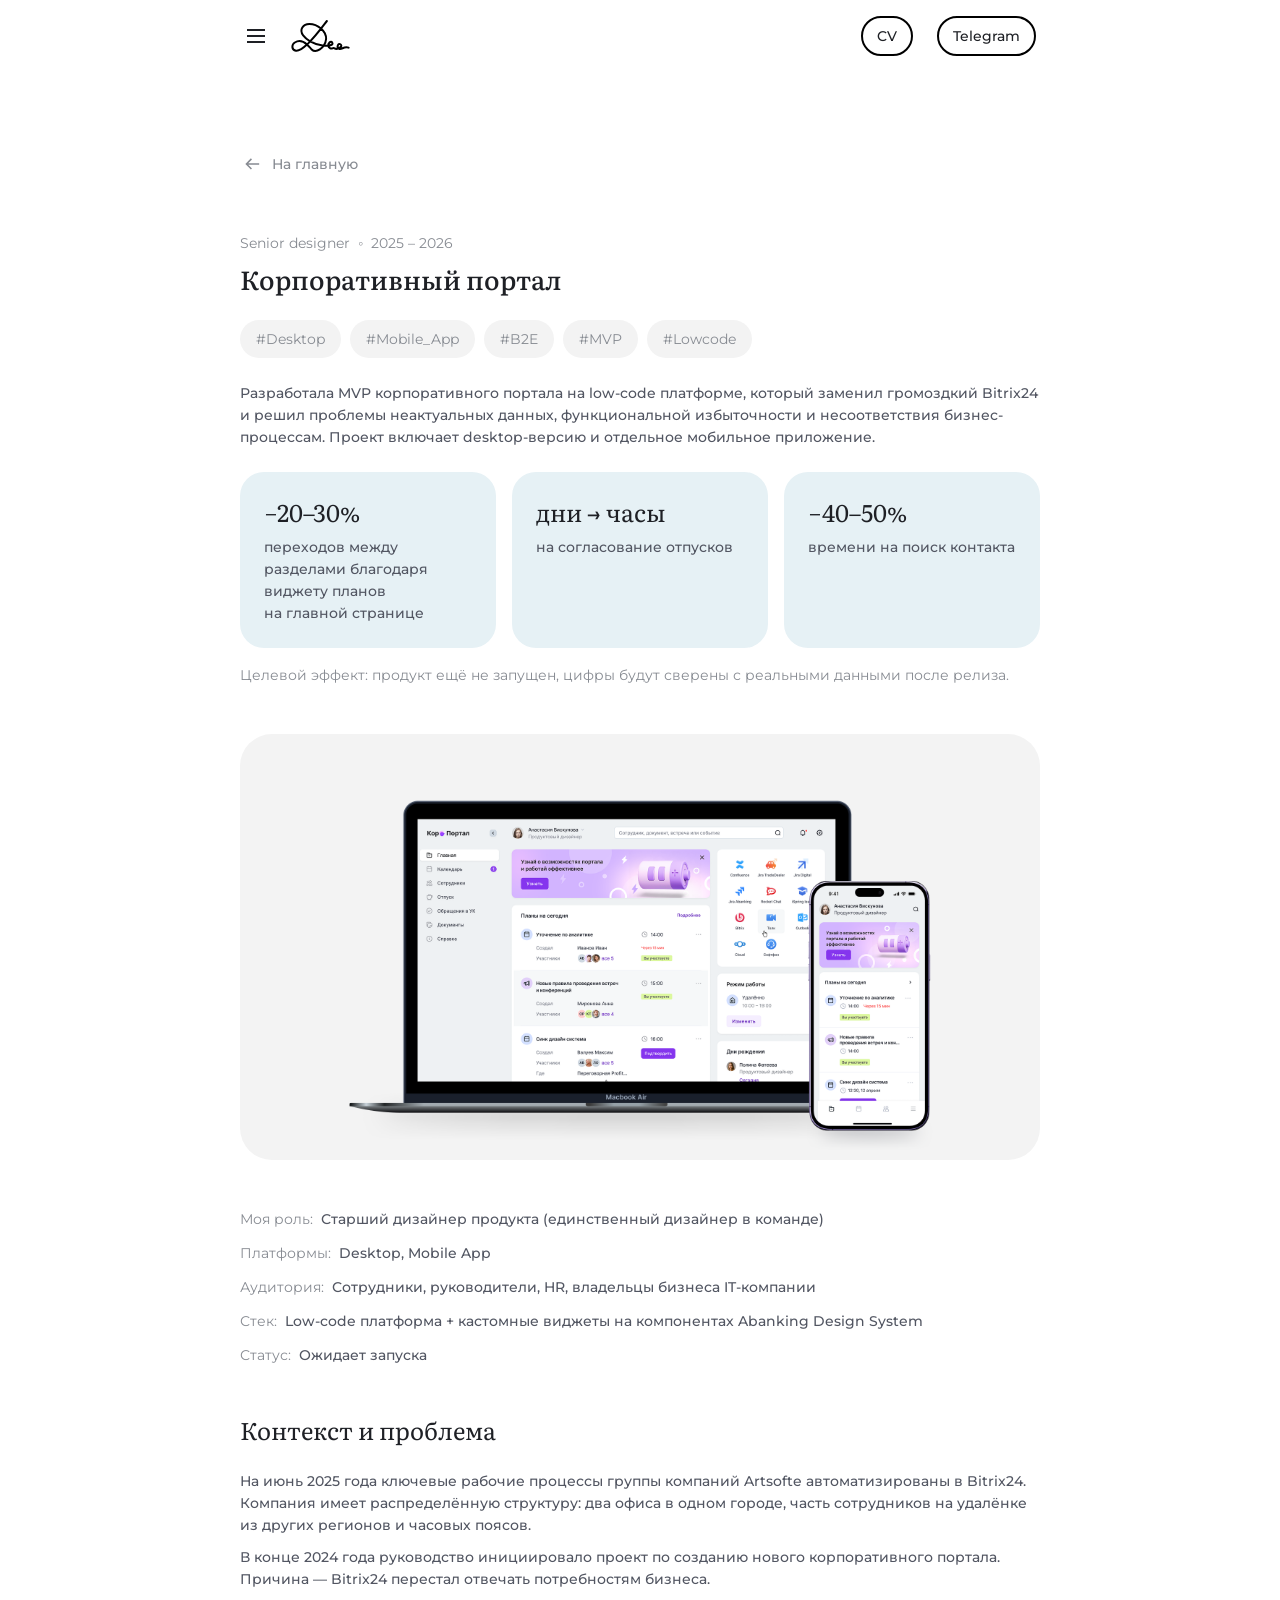
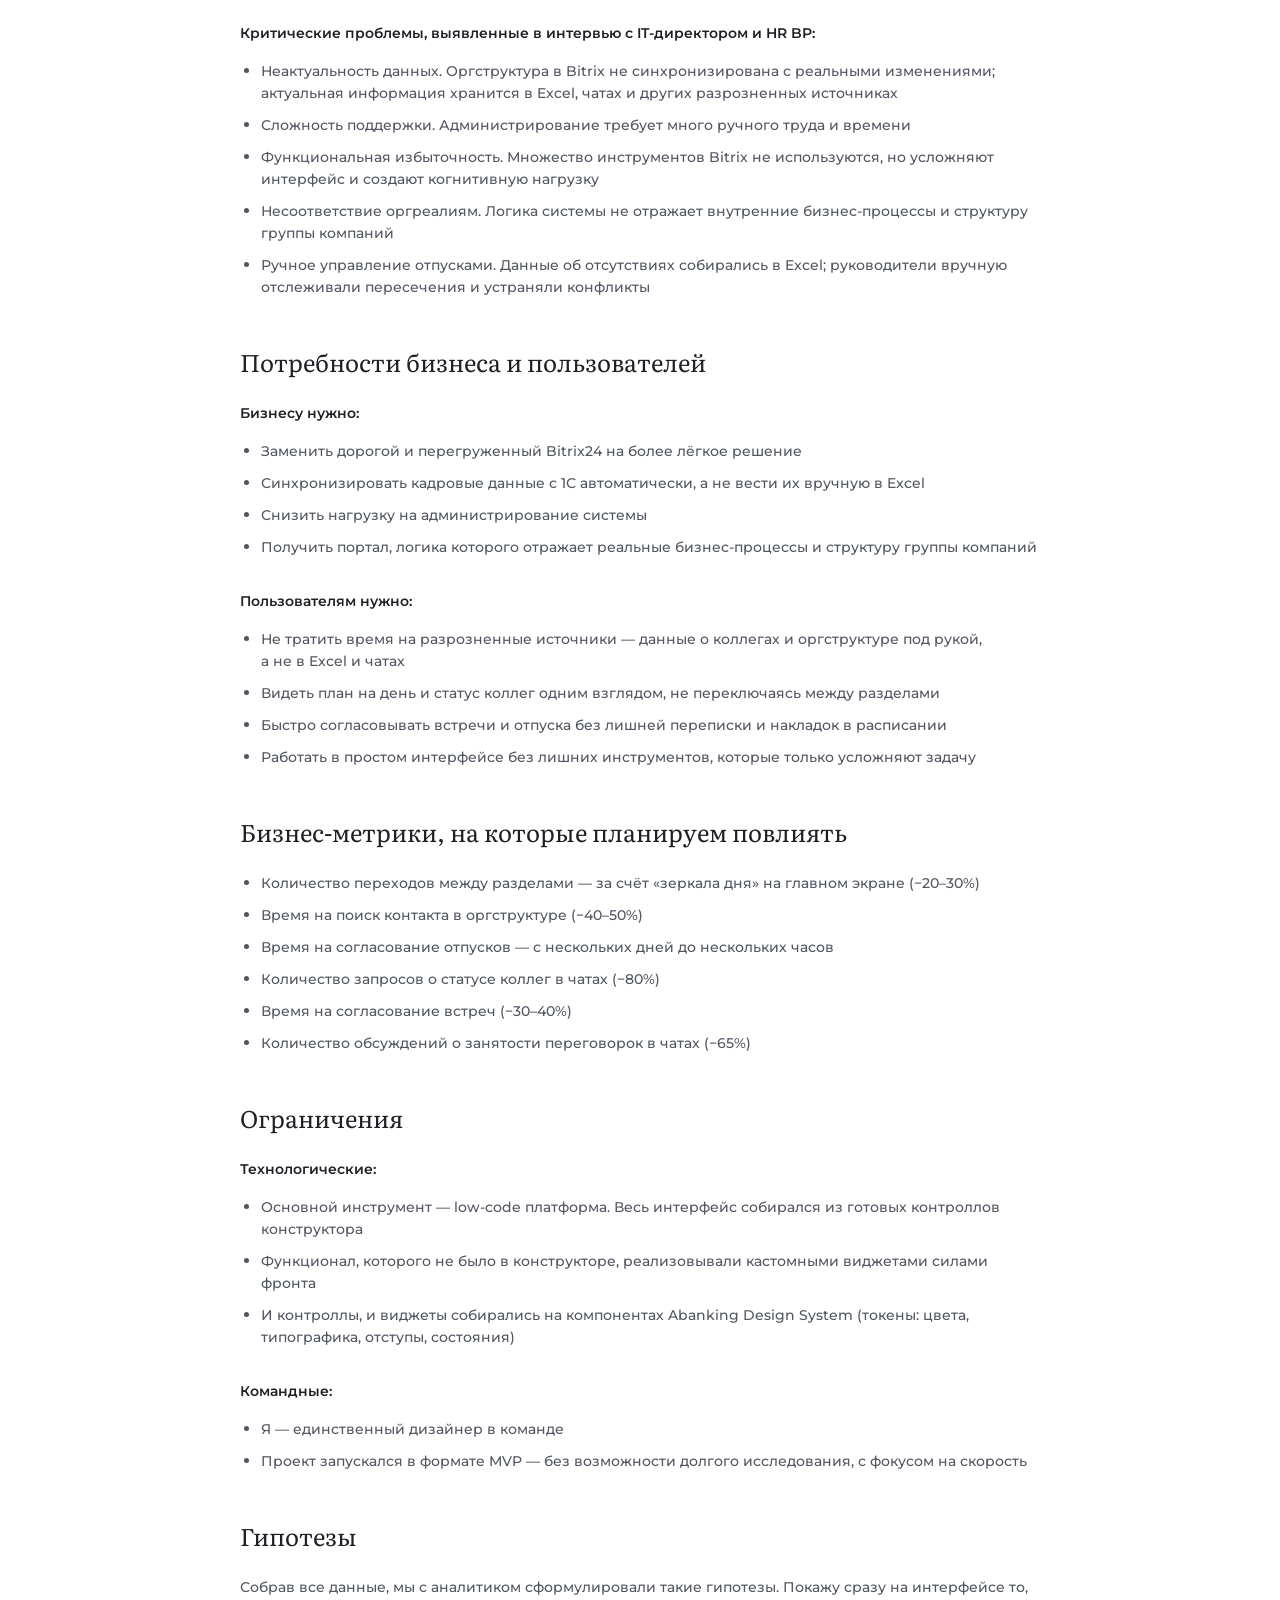
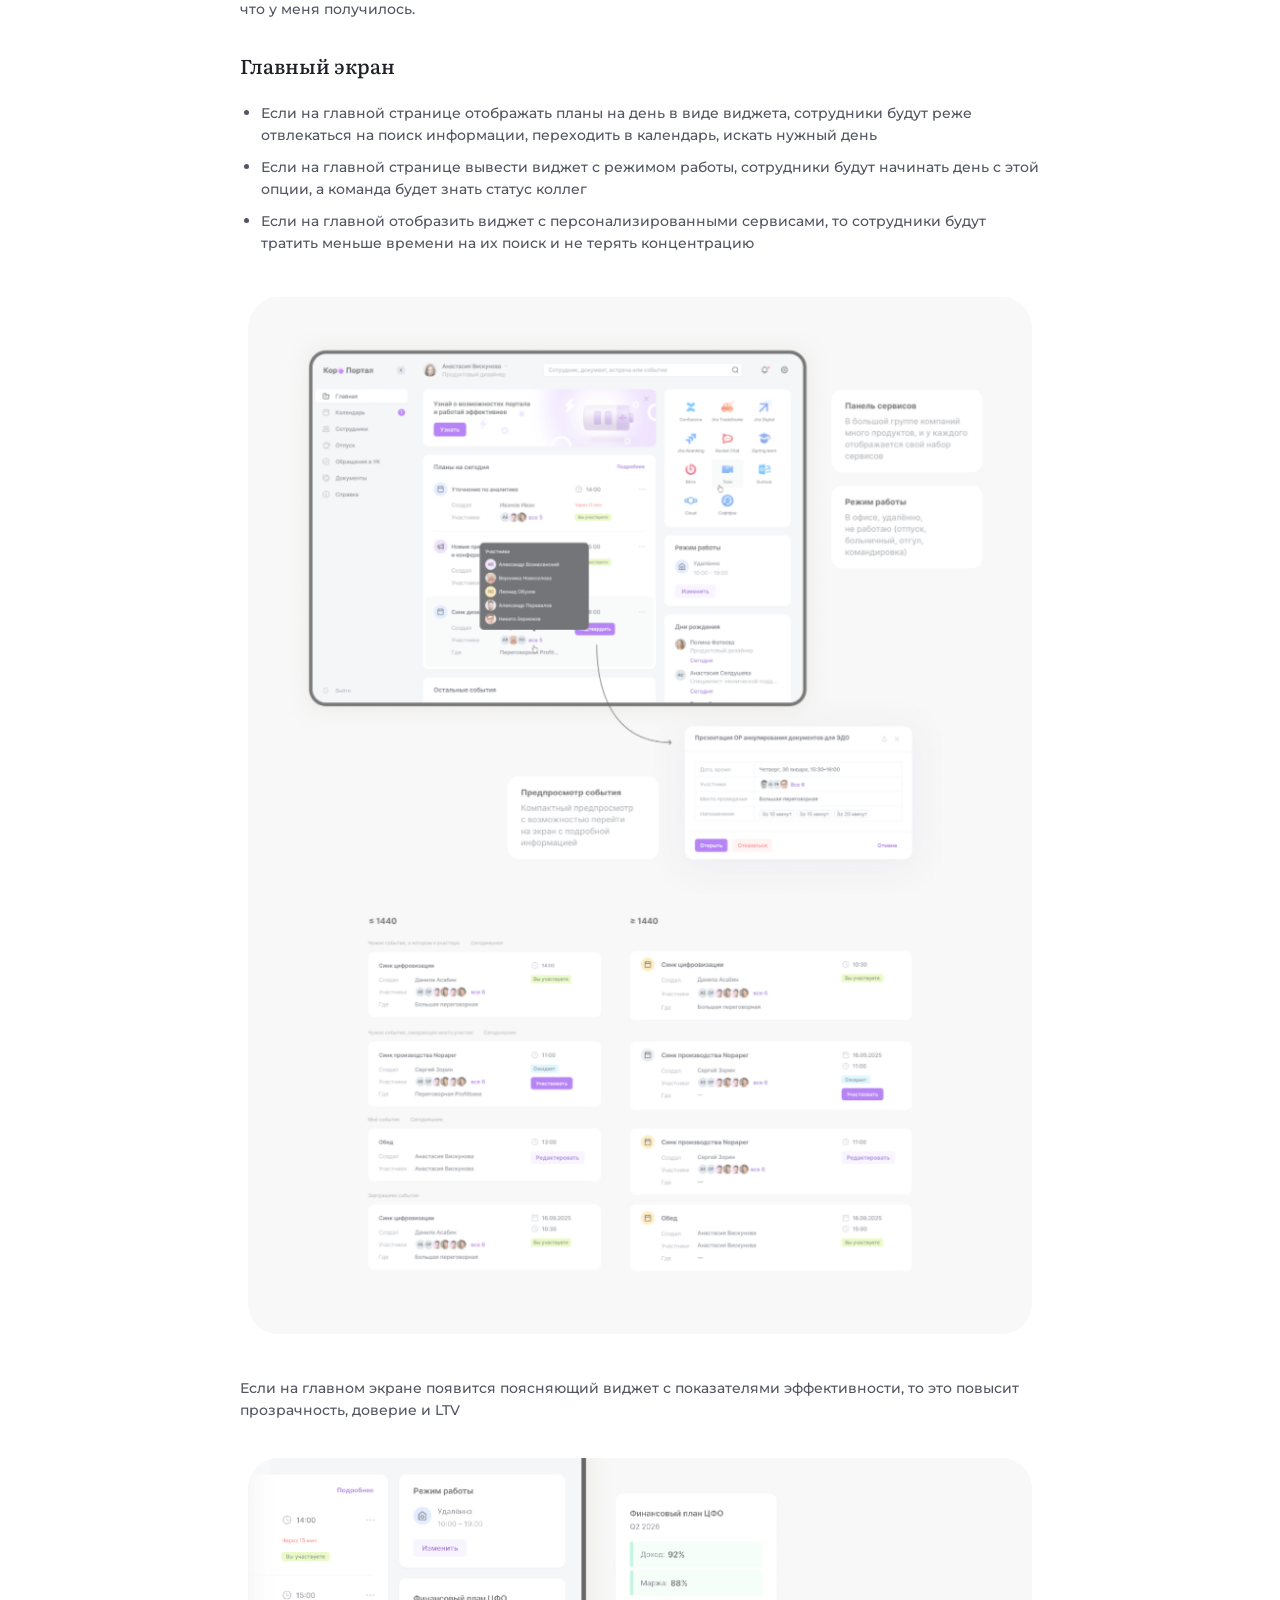
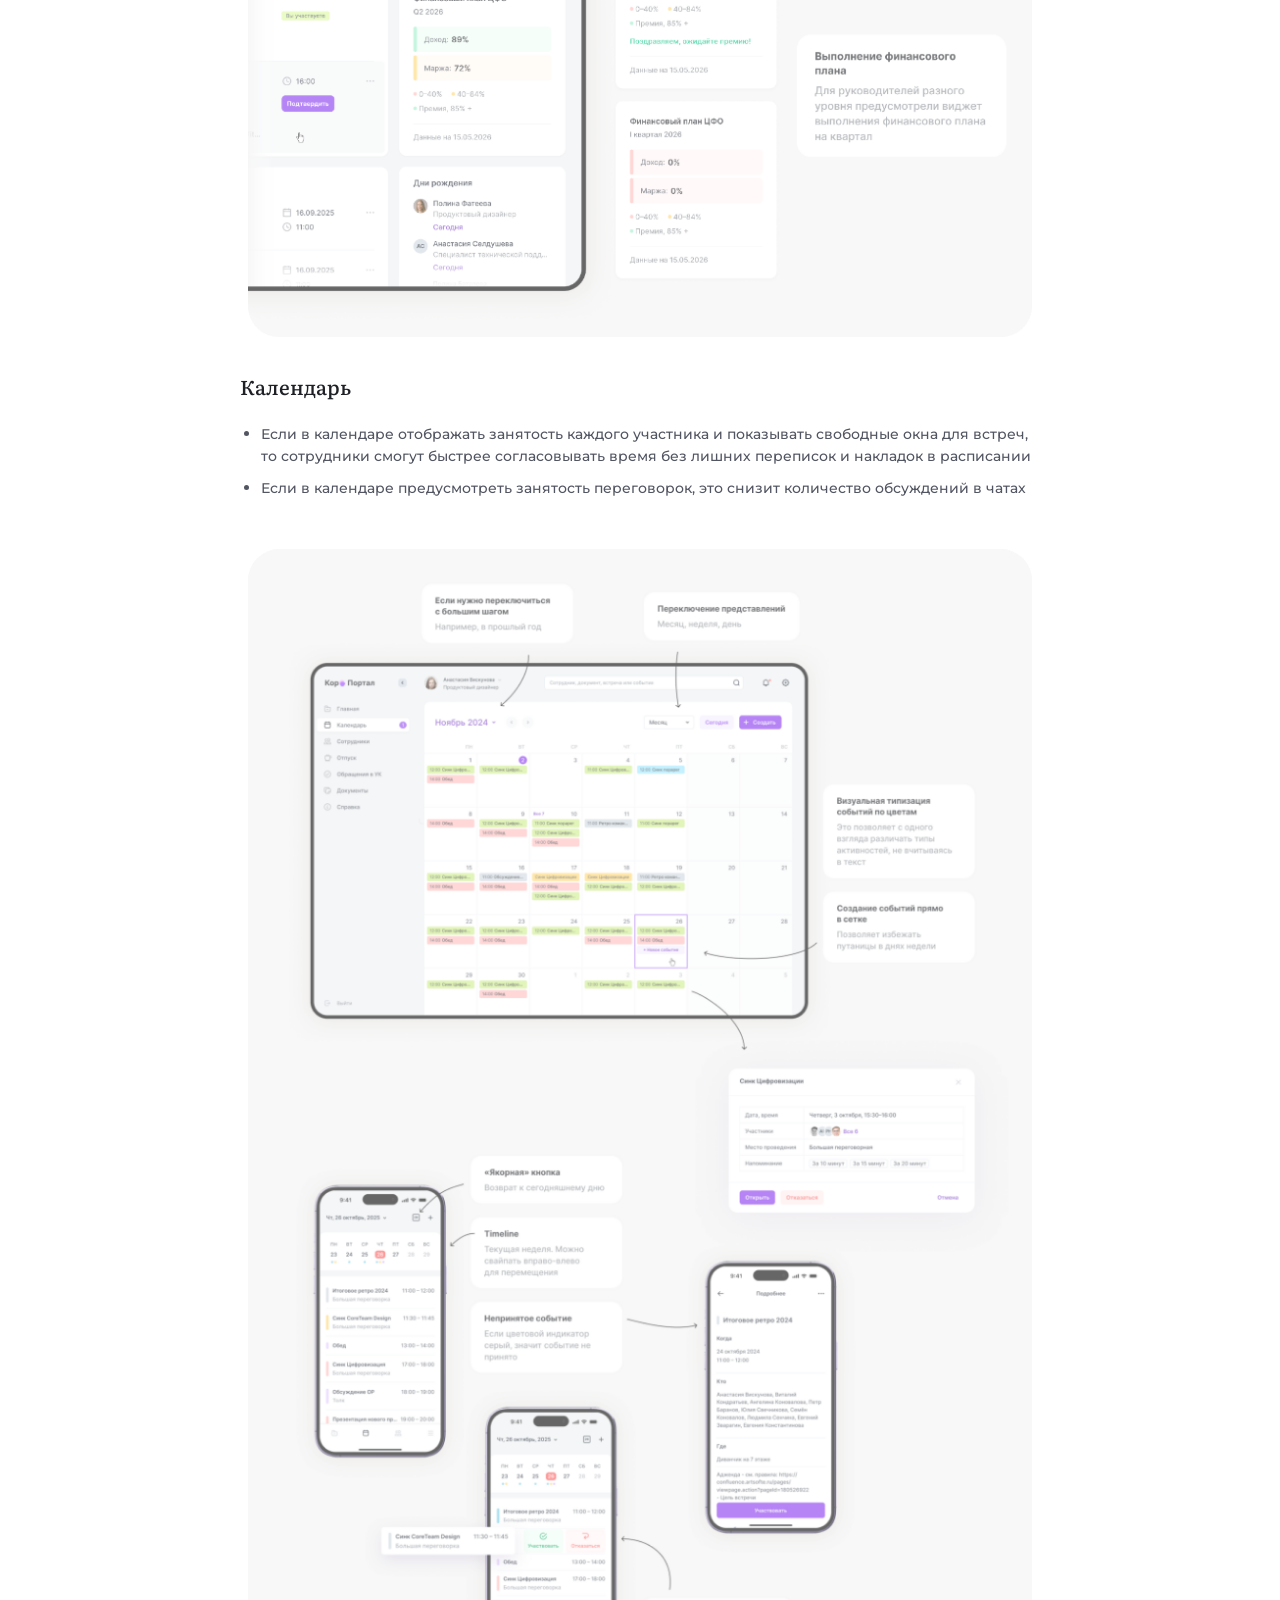
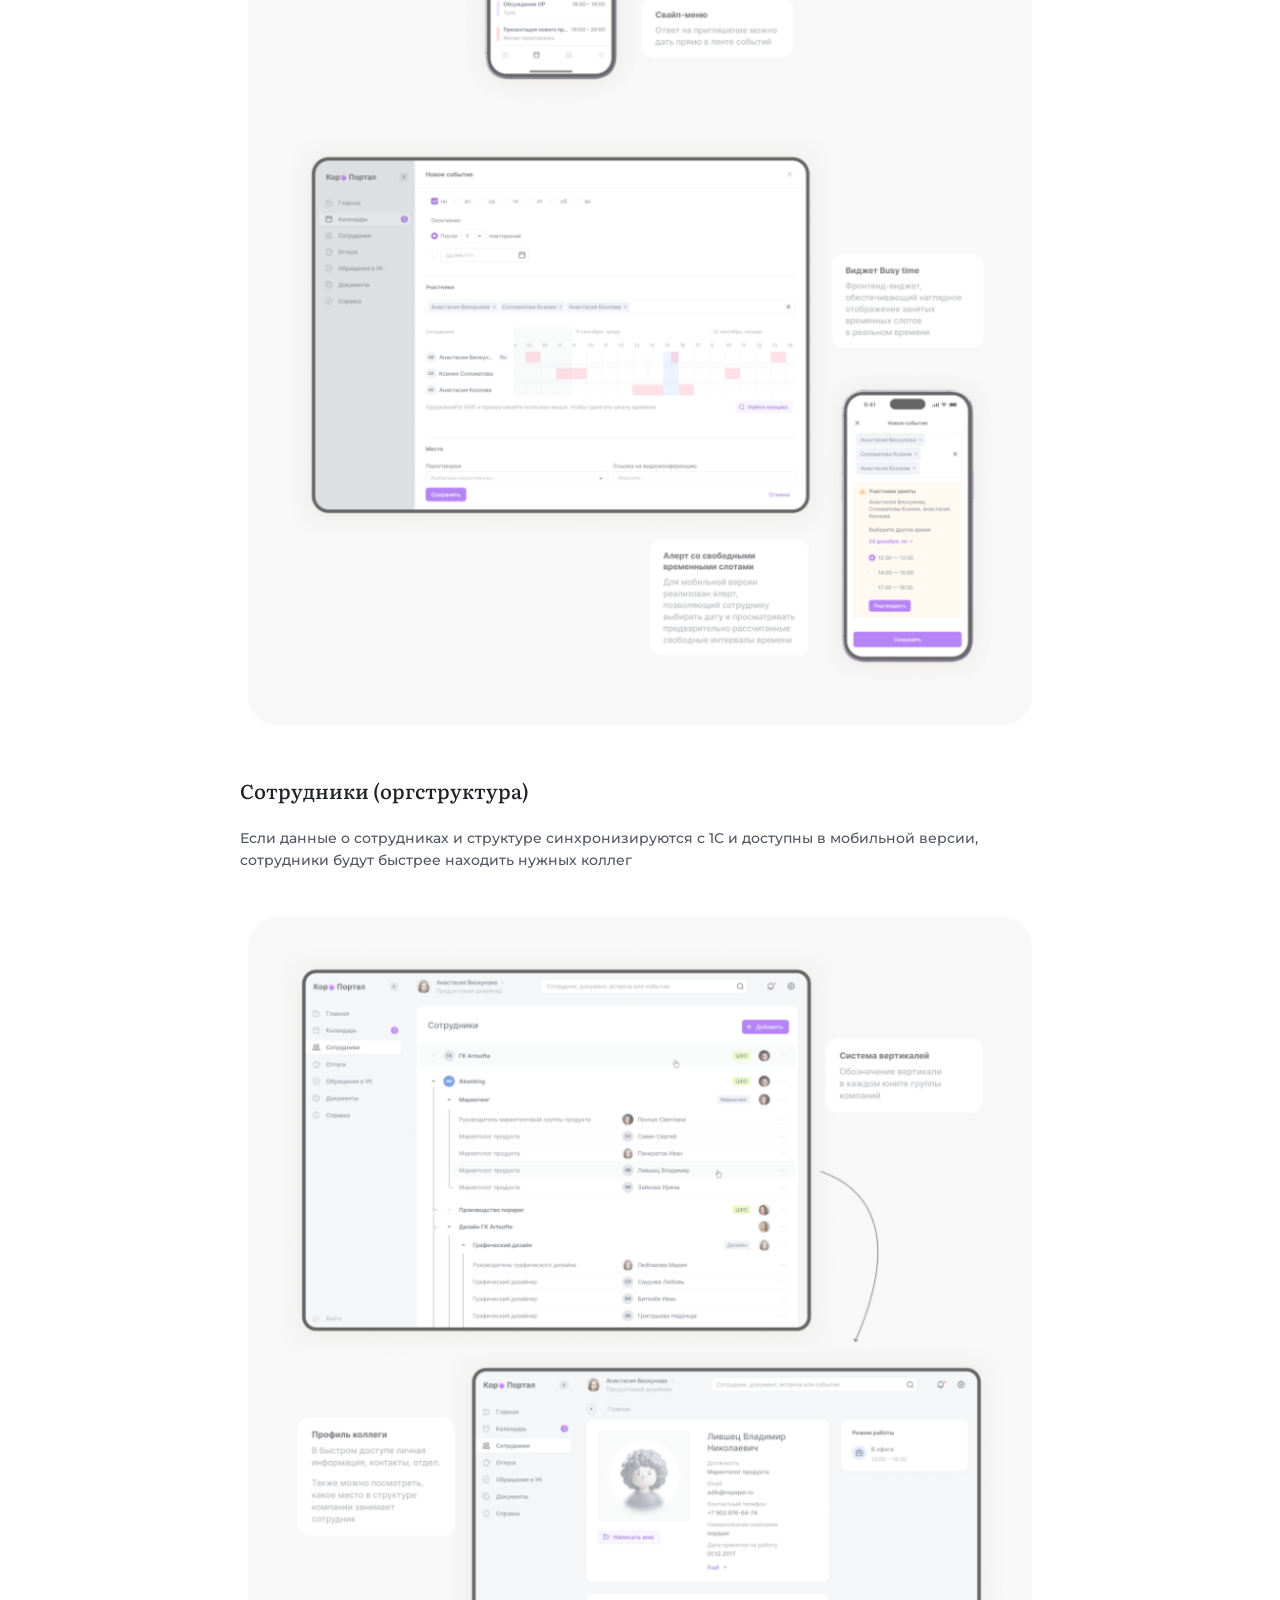
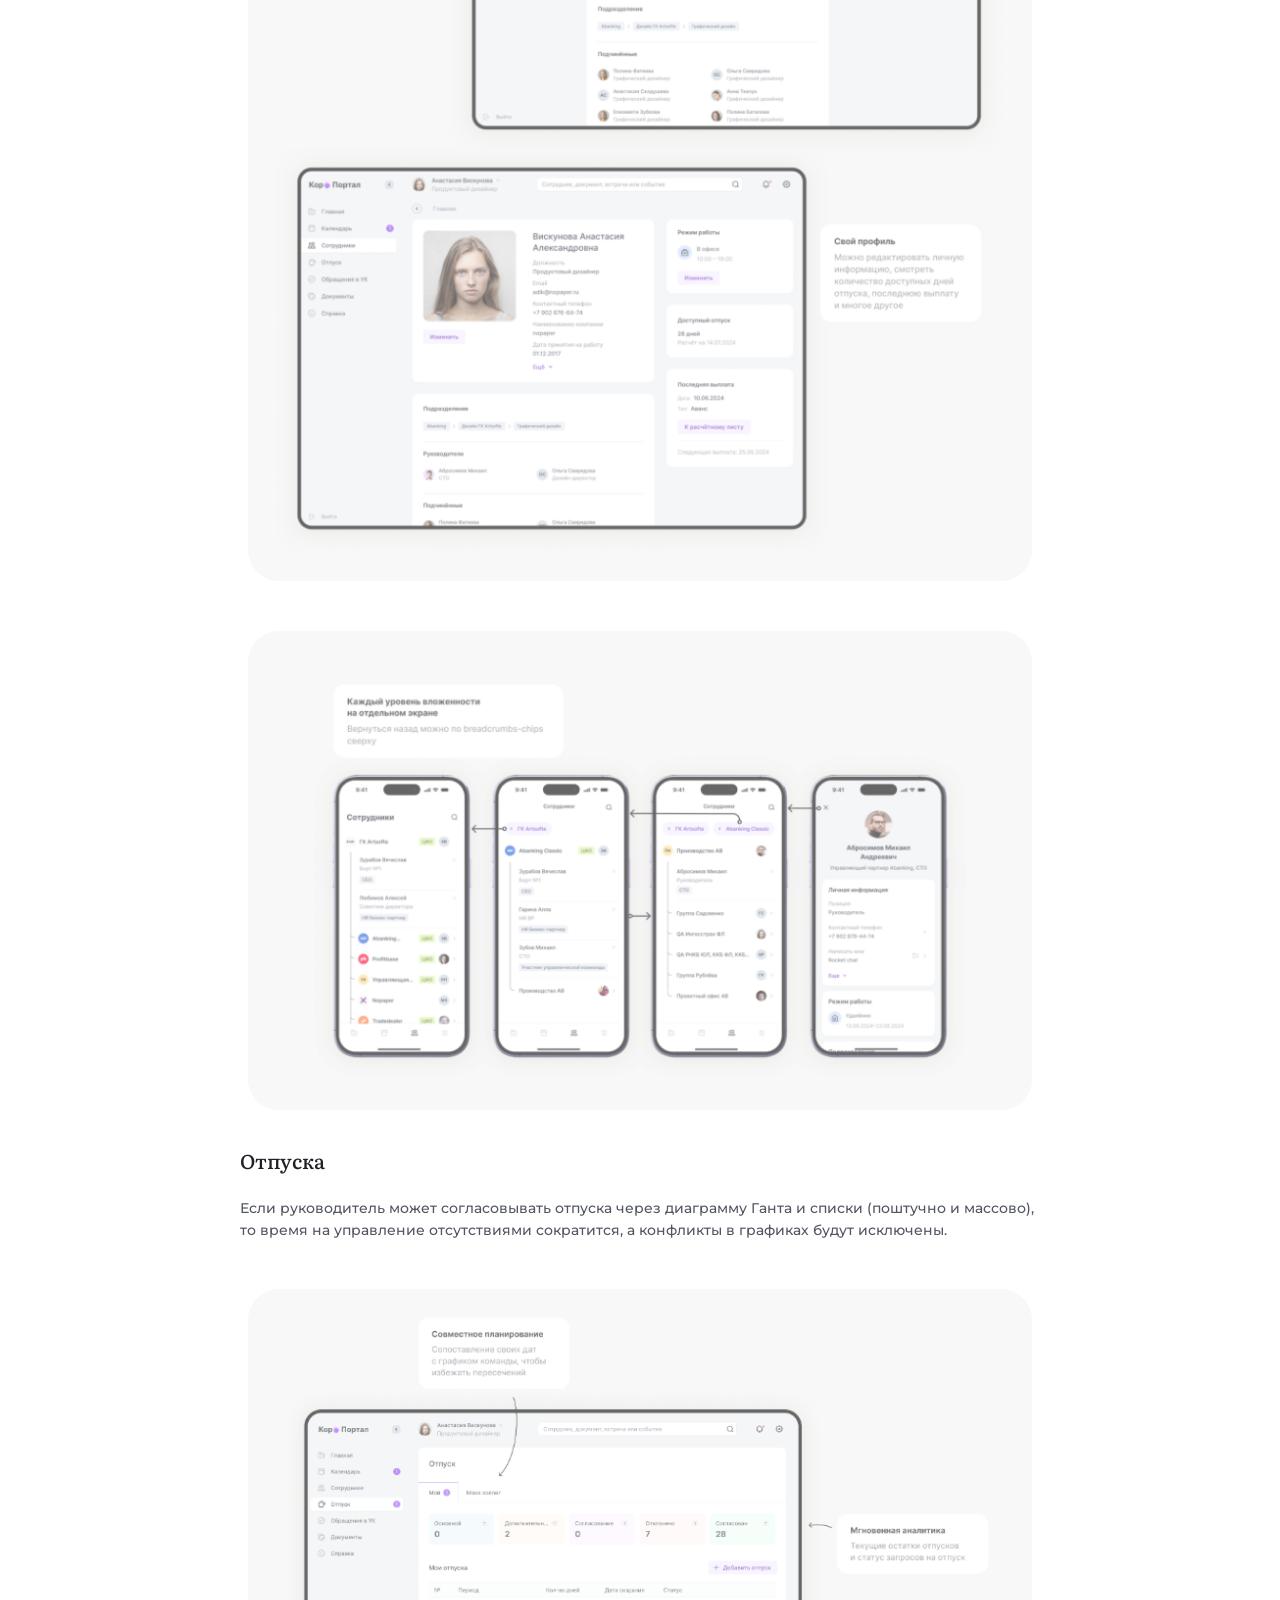
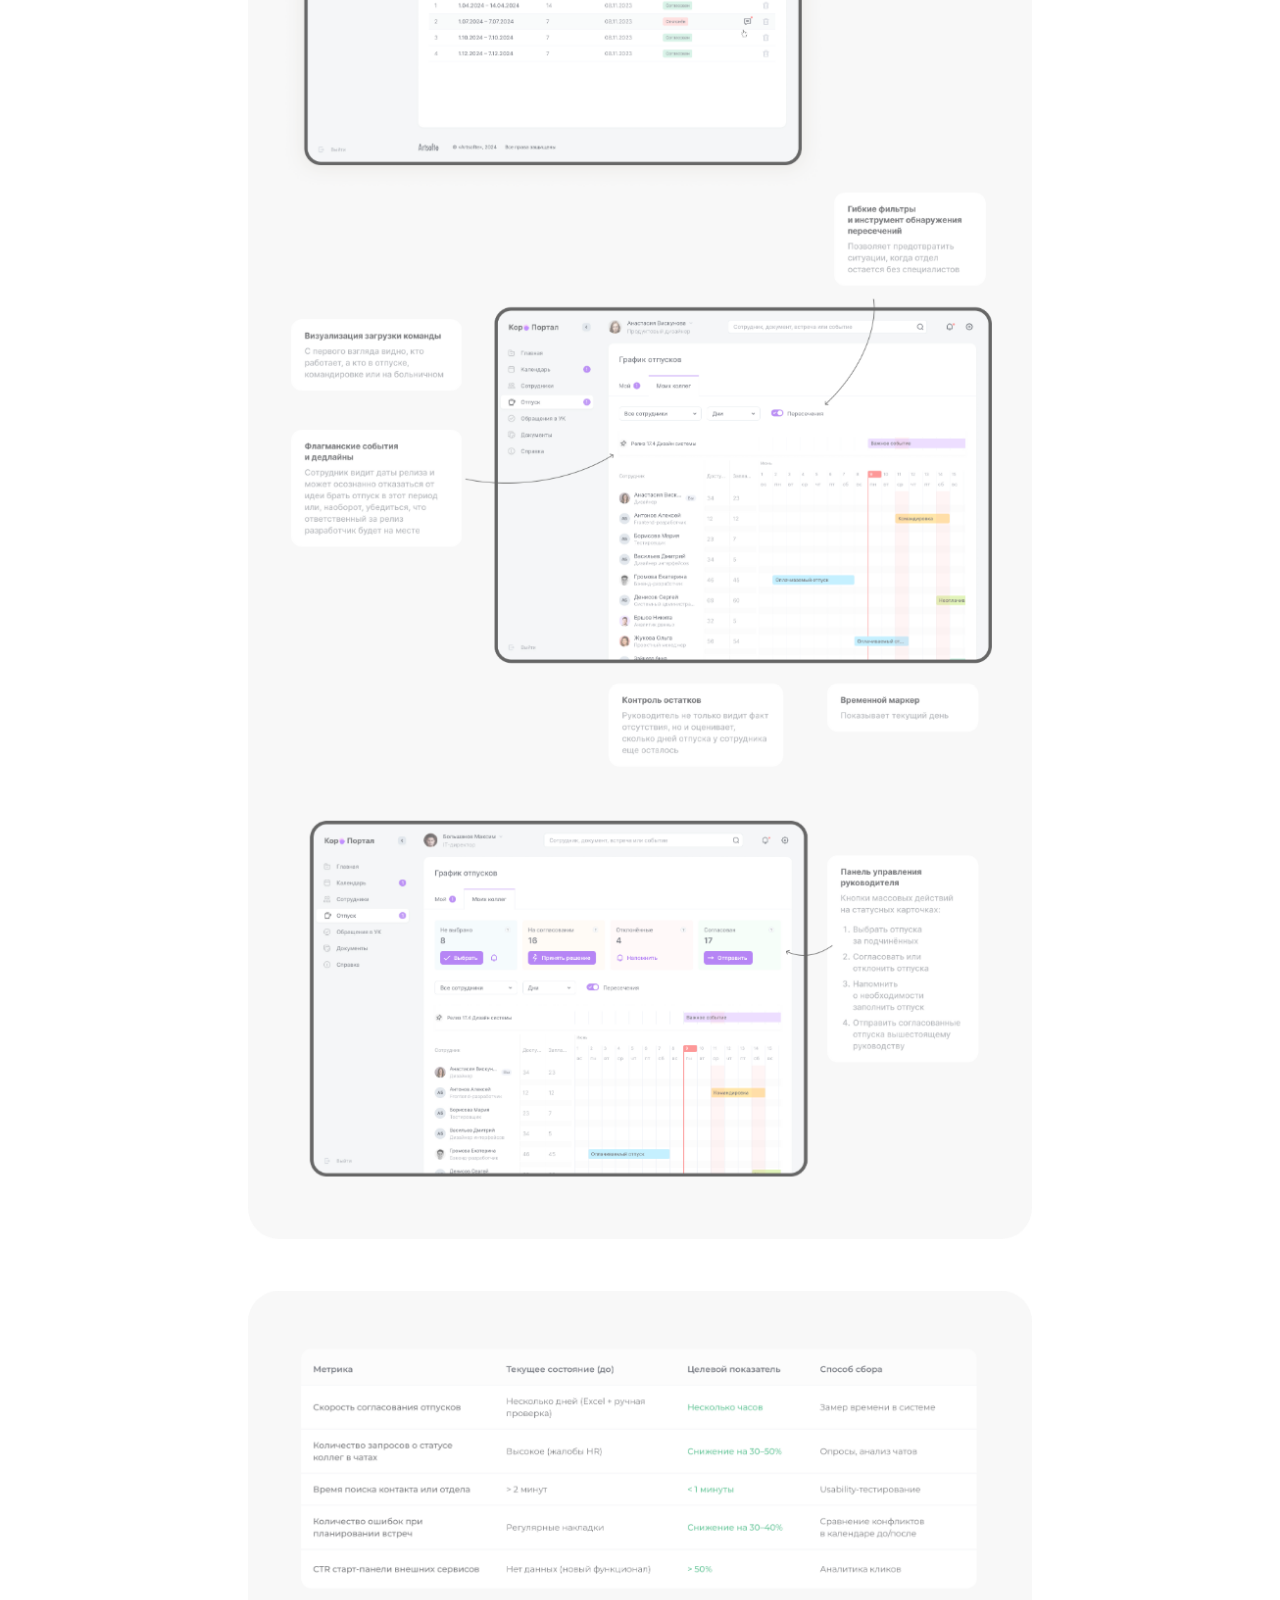
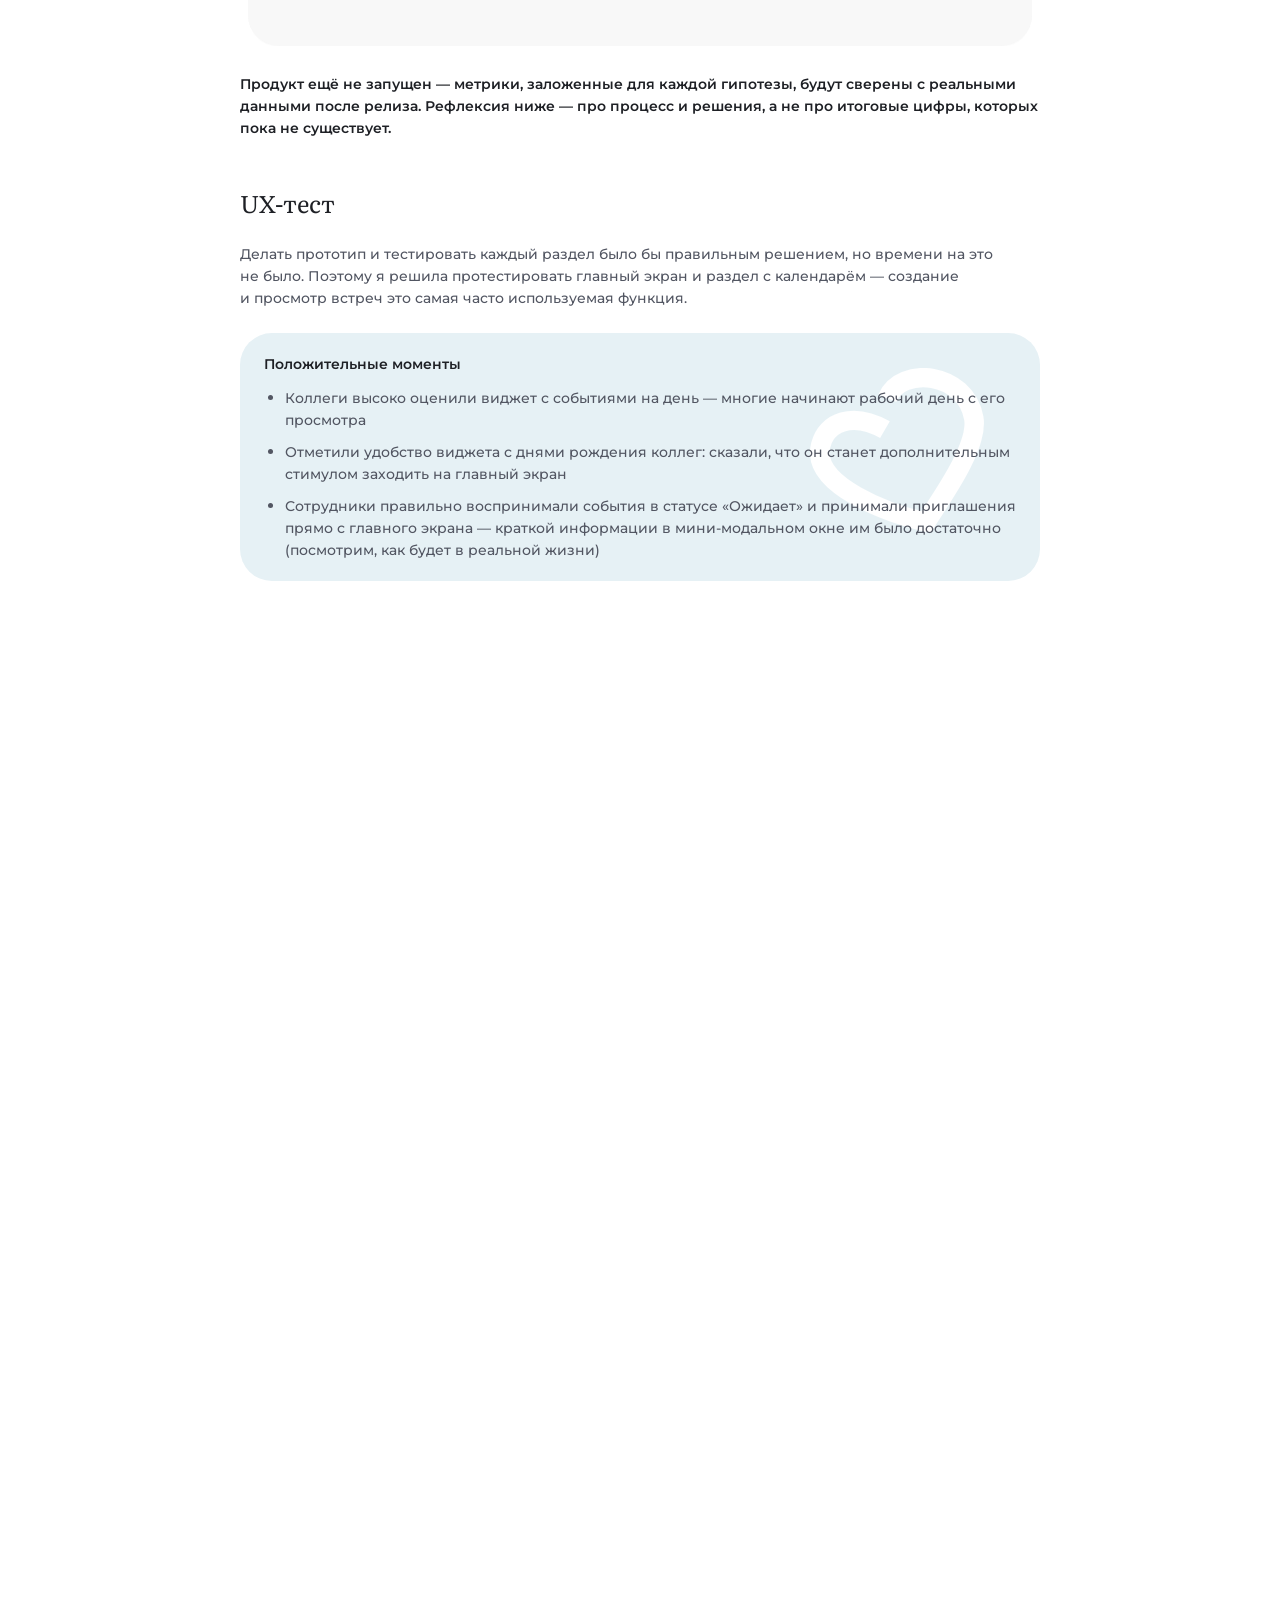
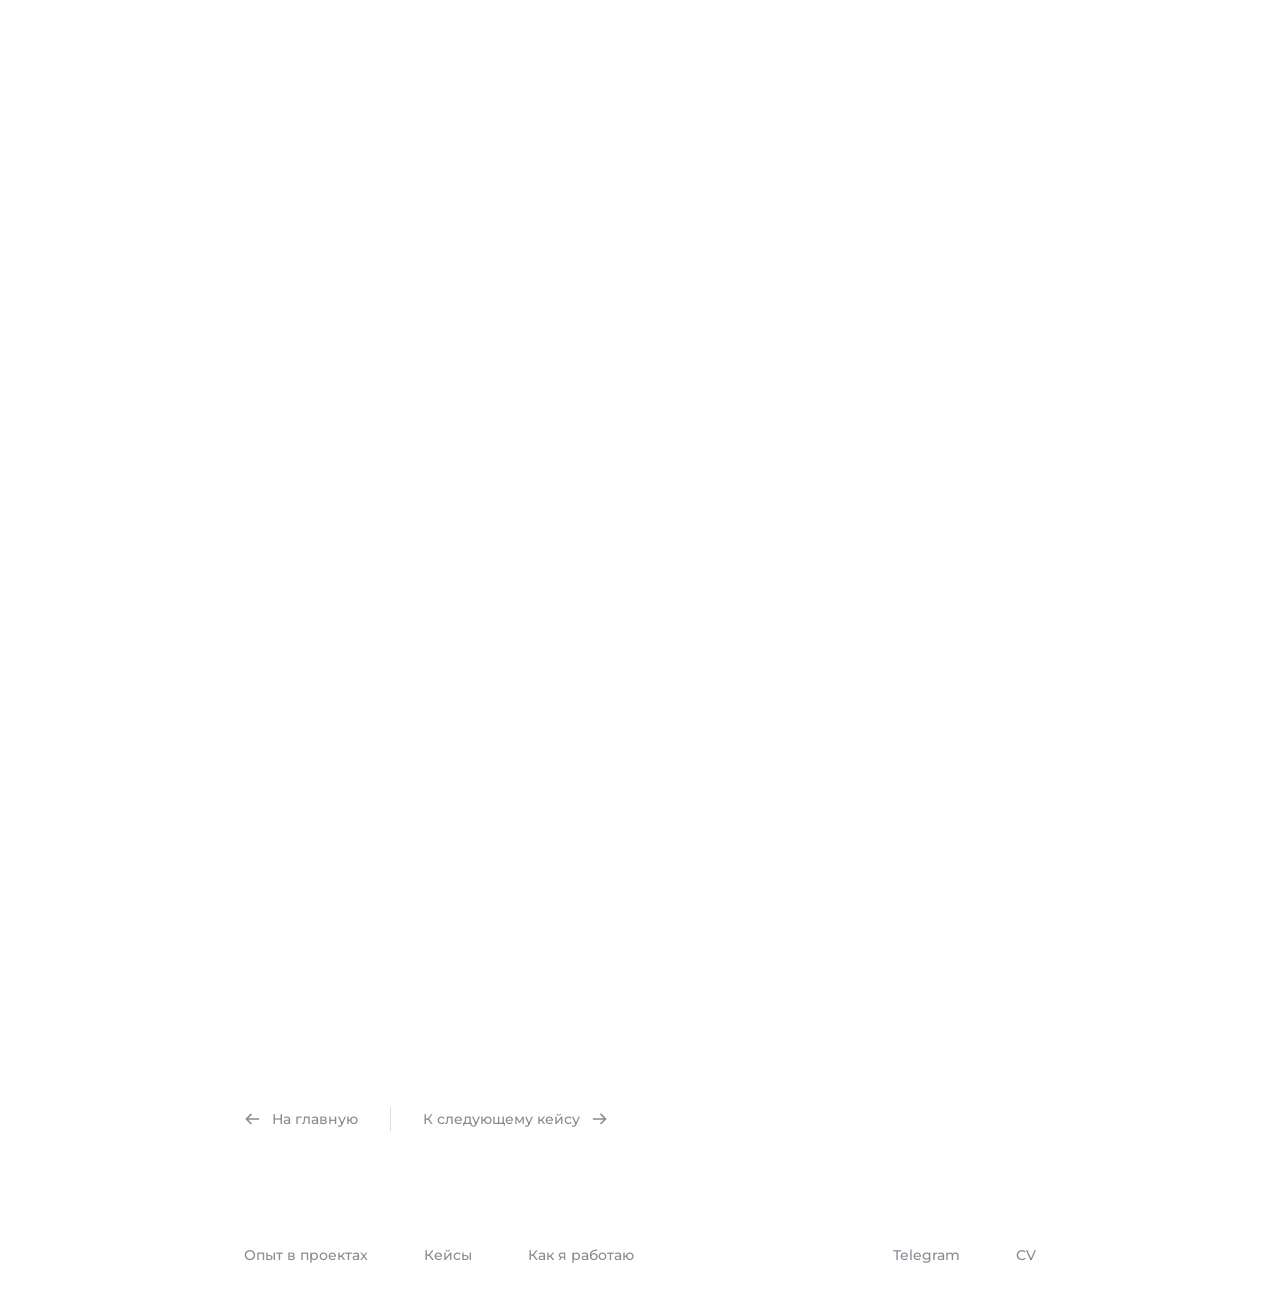
==== commit d5f882d9: "Restyle main resume, add PDF download, rename CV/Telegram links - Main resume (resume.html): CV-styl" ====
--- a/project-corporate-portal.html
+++ b/project-corporate-portal.html
@@ -7,10 +7,10 @@
 <link rel="preconnect" href="https://fonts.googleapis.com">
 <link rel="preconnect" href="https://fonts.gstatic.com" crossorigin>
 <link href="https://fonts.googleapis.com/css2?family=Literata:wght@400;500&family=Montserrat:wght@400;500;600&display=swap" rel="stylesheet">
-<link rel="stylesheet" href="tokens.css?v=202610192000">
-<link rel="stylesheet" href="components.css?v=202610192000">
-<link rel="stylesheet" href="styles.css?v=202610192310">
-<link rel="stylesheet" href="case-study.css?v=202610192200">
+<link rel="stylesheet" href="tokens.css?v=202610200300">
+<link rel="stylesheet" href="components.css?v=202610200600">
+<link rel="stylesheet" href="styles.css?v=202610200300">
+<link rel="stylesheet" href="case-study.css?v=202610200300">
 </head>
 <body>
 
@@ -30,8 +30,8 @@
       </nav>
     </div>
     <nav class="header-nav header-nav--buttons">
-      <a href="https://drive.google.com/uc?export=download&id=1QcS99iipnfwIYSbTbYK9-jQPuCBYrVnY" class="btn" target="_blank" rel="noopener">Скачать CV</a>
-      <a href="https://t.me/A_Kid87" target="_blank" rel="noopener" class="btn">Написать мне</a>
+      <a href="resume.html" class="btn">CV</a>
+      <a href="https://t.me/A_Kid87" target="_blank" rel="noopener" class="btn">Telegram</a>
     </nav>
   </div>
 </header>
@@ -348,8 +348,8 @@
       <a href="index.html#process" class="btn-ghost">Как я работаю</a>
     </nav>
     <nav class="header-nav footer-nav" aria-label="Связаться">
-      <a href="https://t.me/A_Kid87" target="_blank" rel="noopener" class="btn-ghost">Написать мне</a>
-      <a href="https://drive.google.com/uc?export=download&id=1QcS99iipnfwIYSbTbYK9-jQPuCBYrVnY" class="btn-ghost" target="_blank" rel="noopener">Скачать CV</a>
+      <a href="https://t.me/A_Kid87" target="_blank" rel="noopener" class="btn-ghost">Telegram</a>
+      <a href="resume.html" class="btn-ghost">CV</a>
     </nav>
   </div>
 </footer>
@@ -358,7 +358,7 @@
   <div class="lightbox__viewport" id="lightboxViewport">
     <img class="lightbox__img" id="lightboxImg" src="" alt="">
   </div>
-  <button type="button" class="lightbox__close" id="lightboxCloseBtn" aria-label="Закрыть">×</button>
+  <button type="button" class="lightbox__close" id="lightboxCloseBtn" aria-label="Закрыть"><svg width="24" height="24" viewBox="0 0 24 24" fill="none" aria-hidden="true" focusable="false"><path d="M6.80078 16.1563L7.33105 15.626L11.043 11.9131L6.80078 7.6709L7.86133 6.61035L12.1035 10.8525L15.8164 7.14063L16.3467 6.61035L17.4072 7.6709L16.877 8.20117L13.1641 11.9131L17.4072 16.1562L16.3467 17.2168L12.1035 12.9736L8.3916 16.6865L7.86133 17.2168L6.80078 16.1563Z" fill="currentColor"/></svg></button>
   <div class="lightbox__controls">
     <button type="button" class="lightbox__zoom-btn" id="lightboxZoomOut" aria-label="Уменьшить масштаб">
       <img src="assets/icon-zoom-out.svg" alt="">
@@ -373,7 +373,7 @@
 <div class="avatar-modal" id="avatarModal" hidden>
   <div class="avatar-modal__backdrop" data-close></div>
   <div class="avatar-modal__dialog" role="dialog" aria-modal="true" aria-label="Фото Анастасии Вискуновой">
-    <button type="button" class="avatar-modal__close" data-close aria-label="Закрыть">×</button>
+    <button type="button" class="avatar-modal__close" data-close aria-label="Закрыть"><svg width="24" height="24" viewBox="0 0 24 24" fill="none" aria-hidden="true" focusable="false"><path d="M6.80078 16.1563L7.33105 15.626L11.043 11.9131L6.80078 7.6709L7.86133 6.61035L12.1035 10.8525L15.8164 7.14063L16.3467 6.61035L17.4072 7.6709L16.877 8.20117L13.1641 11.9131L17.4072 16.1562L16.3467 17.2168L12.1035 12.9736L8.3916 16.6865L7.86133 17.2168L6.80078 16.1563Z" fill="currentColor"/></svg></button>
     <img class="avatar-modal__img" src="assets/avatar.png" alt="Анастасия Вискунова">
   </div>
 </div>
--- a/tokens.css
+++ b/tokens.css
@@ -18,11 +18,6 @@
   --text-tertiary: #878b92;      /* бренд-имя в футере */
   --text-nav: #868a95;           /* ссылки в шапке/футере */
   --text-white: #ffffff;         /* текст на тёмной кнопке */
-  --text-title: #111111;         /* заголовки карточек проектов */
-  --text-desc: #3c3c3c;          /* описание проекта */
-  --text-meta: #898989;          /* мета-строка "Senior designer · 2025" */
-  --text-tag: #3a3a3a;           /* текст тега/чипа */
-  --text-stat-number: #000000;   /* цифры в статистике */
   --icon-badge-bg: #525662;      /* фон кружка со стрелкой в кнопке (primary/default) */
 
   /* ---- Ссылки и Ghost-кнопки: hover/press ----
--- a/components.css
+++ b/components.css
@@ -94,7 +94,7 @@
   padding: var(--space-3xs) var(--space-xs);
   border-radius: var(--radius-tag);
   background: var(--bg-tag);
-  color: var(--text-tag);
+  color: var(--text-tertiary);
   font-family: var(--font-body);
   font-size: var(--text-p1-secondary-size);
   font-weight: var(--text-p1-secondary-weight);
@@ -436,7 +436,7 @@
   font-weight: var(--text-p1-secondary-weight);
   font-size: var(--text-p1-secondary-size);
   line-height: var(--text-p1-secondary-line);
-  color: var(--text-meta);
+  color: var(--text-tertiary);
 }
 
 /* Заголовок вверху страницы кейса (<h1 class="project-title">) — стиль H1
@@ -462,6 +462,18 @@
   font-weight: var(--text-p1-long-weight);
   font-size: var(--text-p1-long-size);
   line-height: var(--text-p1-long-line);
-  color: var(--text-desc);
-  width: 100%;
-}
+  color: var(--text-secondary);
+  width: 100%;
+}
+
+/* Крестик закрытия в окнах просмотра (фото по клику на аватарку, просмотр
+   иллюстраций, видео в кейсах) — иконка Icon/Close из UI Kit вместо
+   символа «×»; цвет берёт из color кнопки (fill: currentColor). */
+.avatar-modal__close svg,
+.lightbox__close svg,
+.video-modal__close svg {
+  display: block;
+  width: 24px;
+  height: 24px;
+  flex: none;
+}
--- a/styles.css
+++ b/styles.css
@@ -890,7 +890,7 @@
   font-weight: 400;
   font-size: 22px;
   line-height: 32px;
-  color: var(--text-title);
+  color: var(--text-primary);
 }
 
 /* Node 66309:591: от заголовка "Кейсы" до первой карточки 32px — на 8px
--- a/case-study.css
+++ b/case-study.css
@@ -119,7 +119,7 @@
   font-weight: 400;
   font-size: var(--text-stat-number-size);
   line-height: 32px;
-  color: var(--text-stat-number);
+  color: var(--text-primary);
   white-space: nowrap;
 }
 
@@ -288,7 +288,7 @@
   font-weight: 400;
   font-size: 24px;
   line-height: 32px;
-  color: var(--text-title);
+  color: var(--text-primary);
 }
 
 .case-section-body {
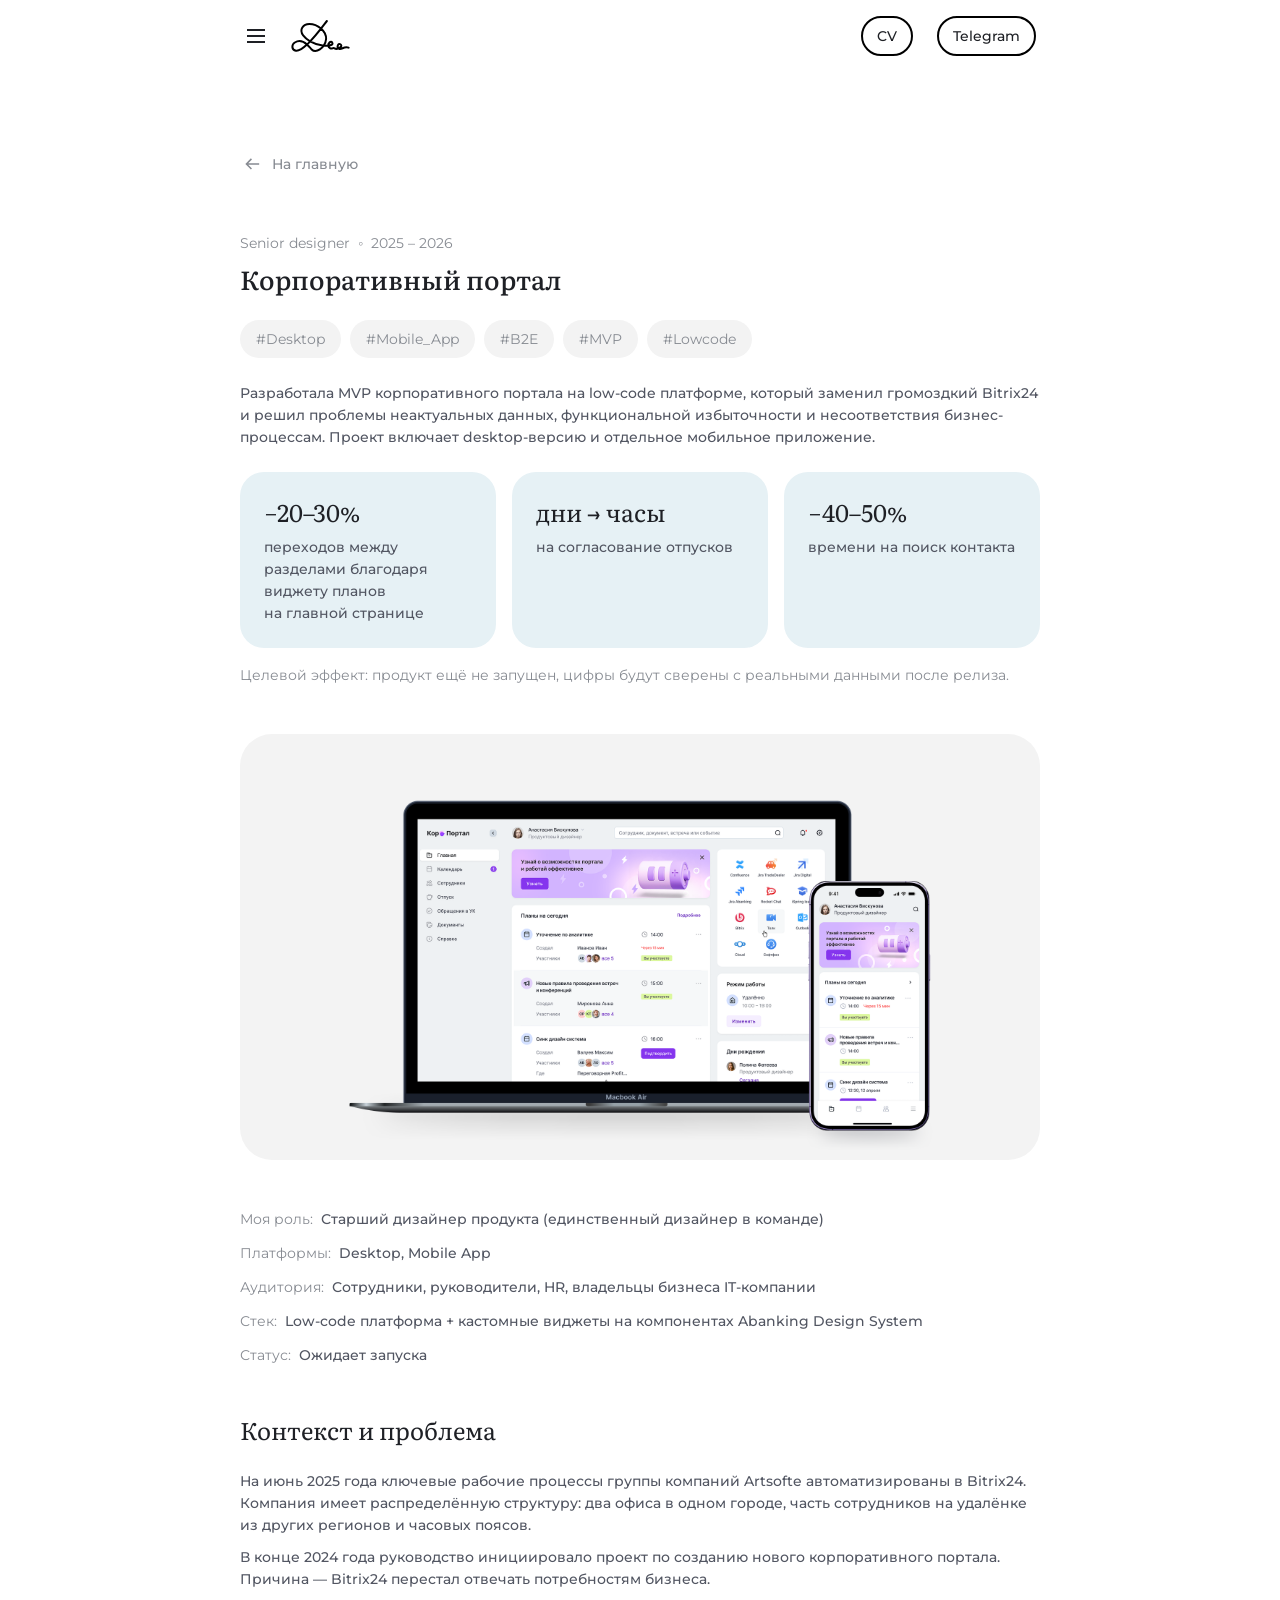
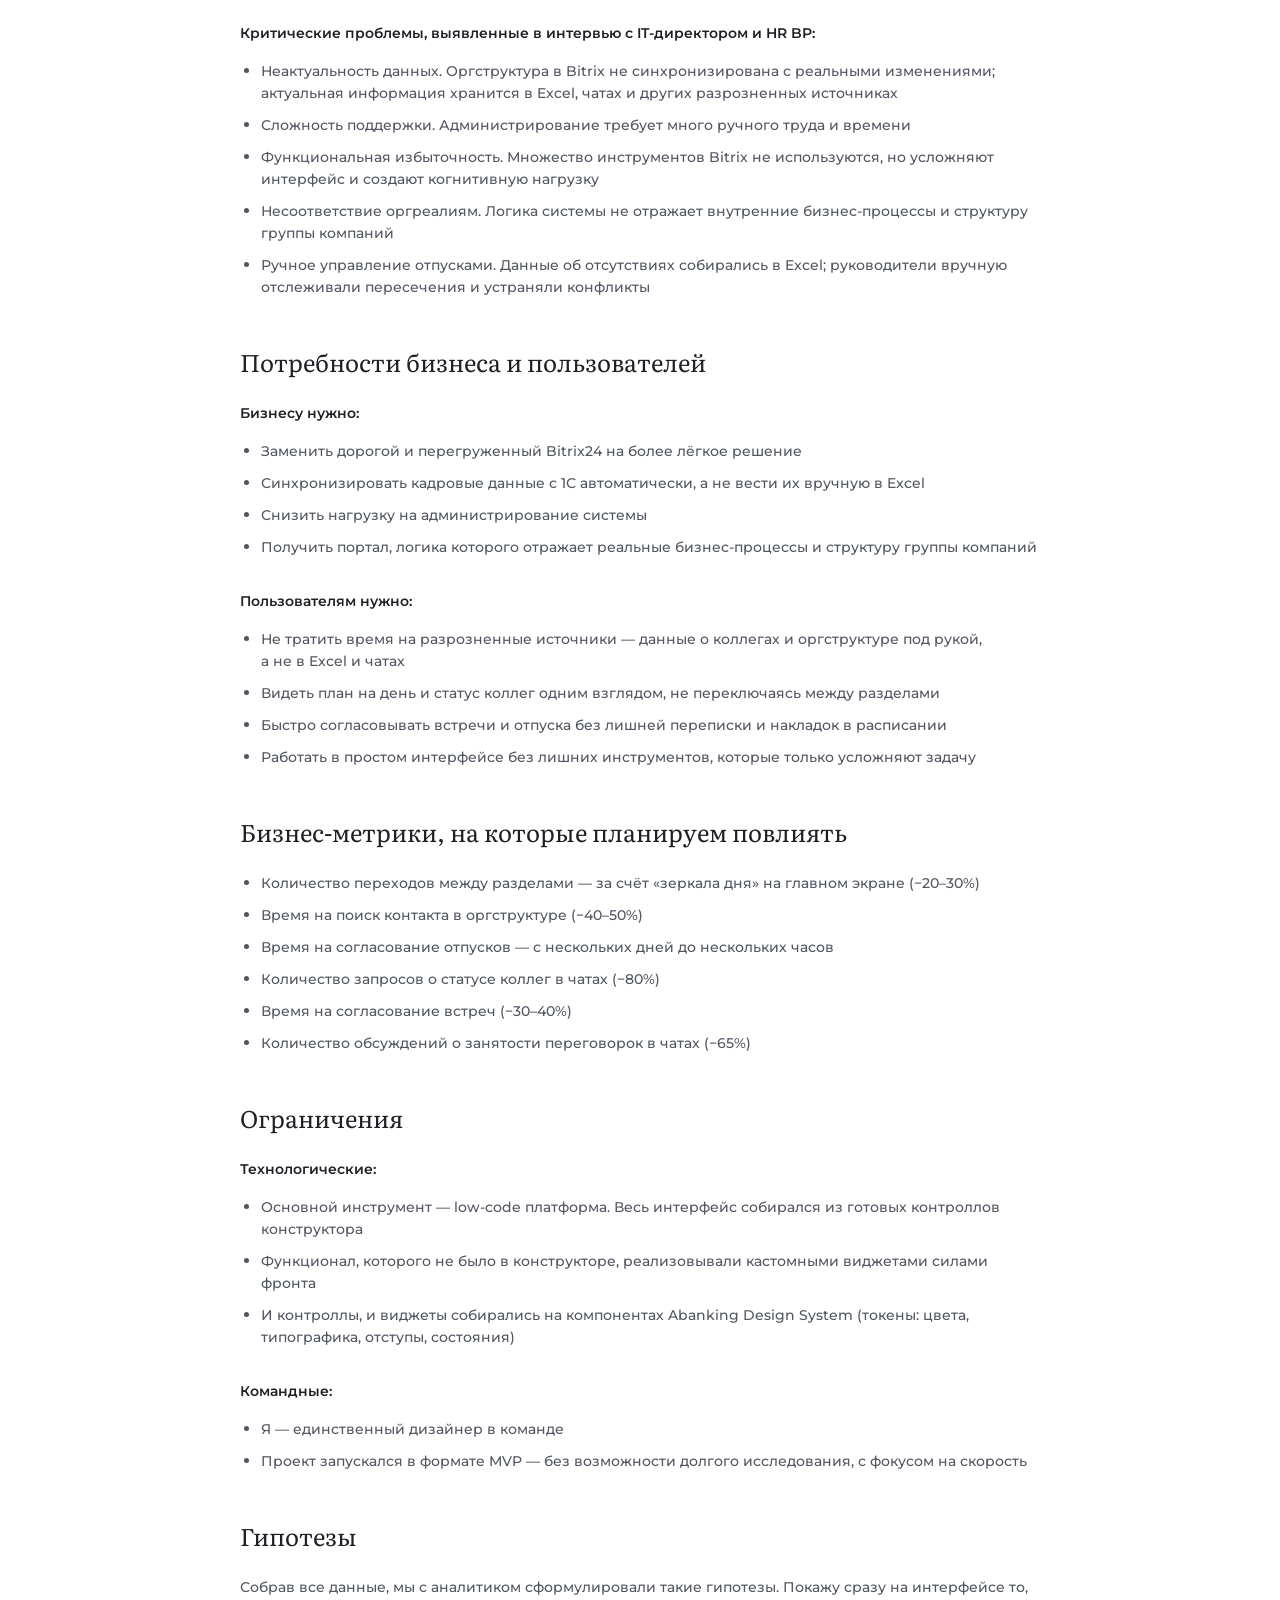
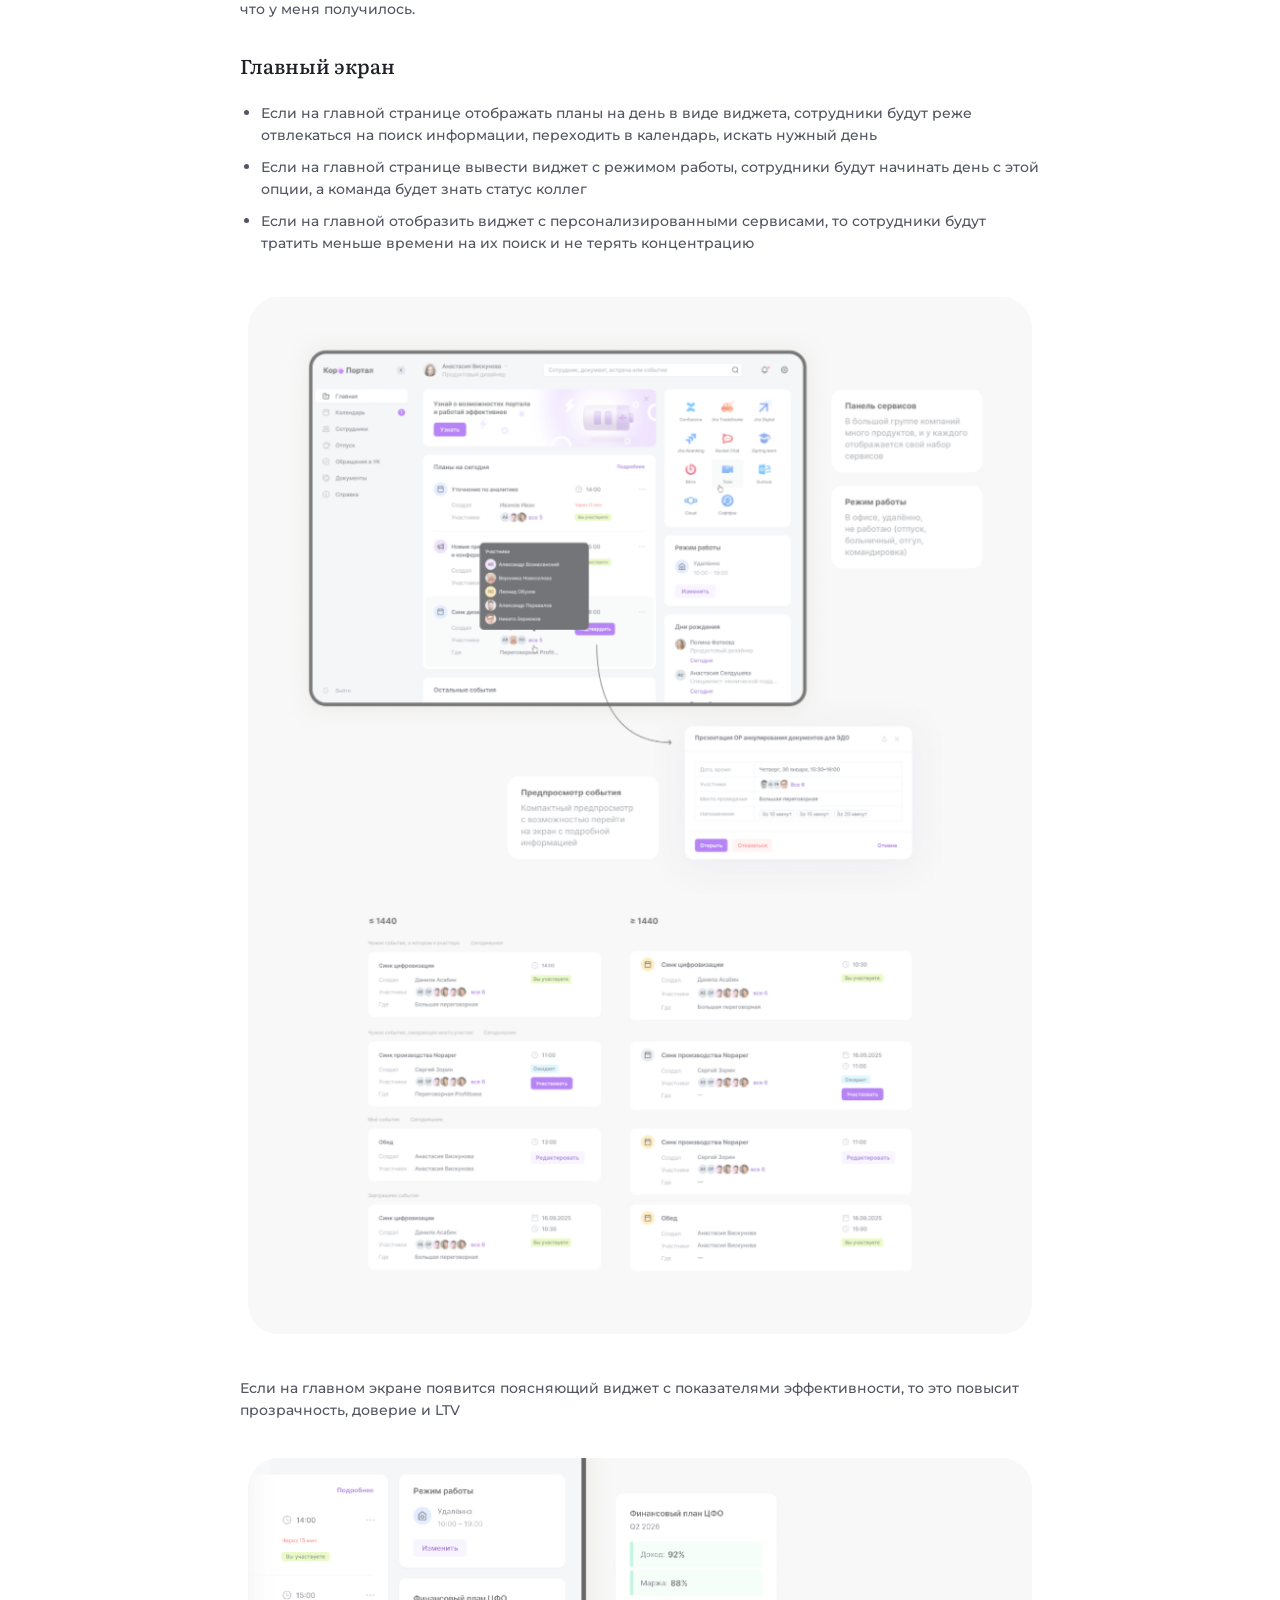
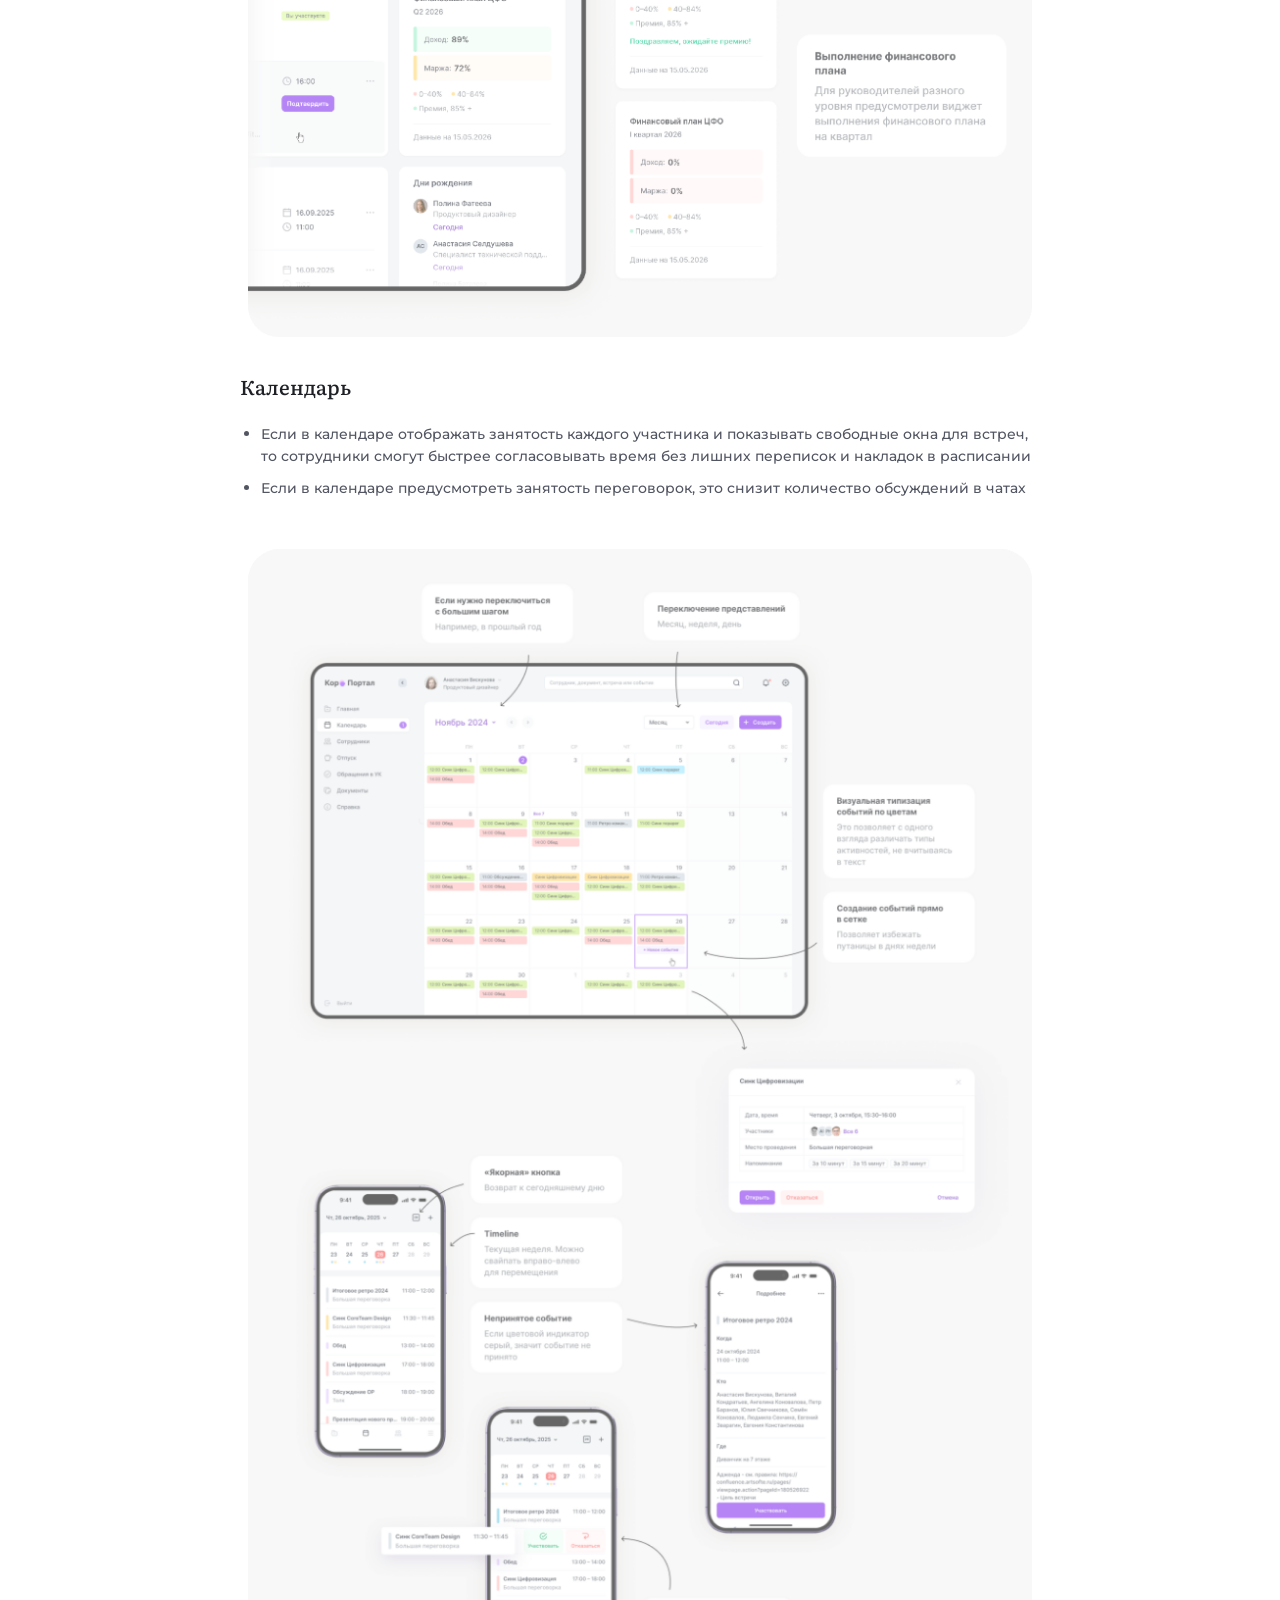
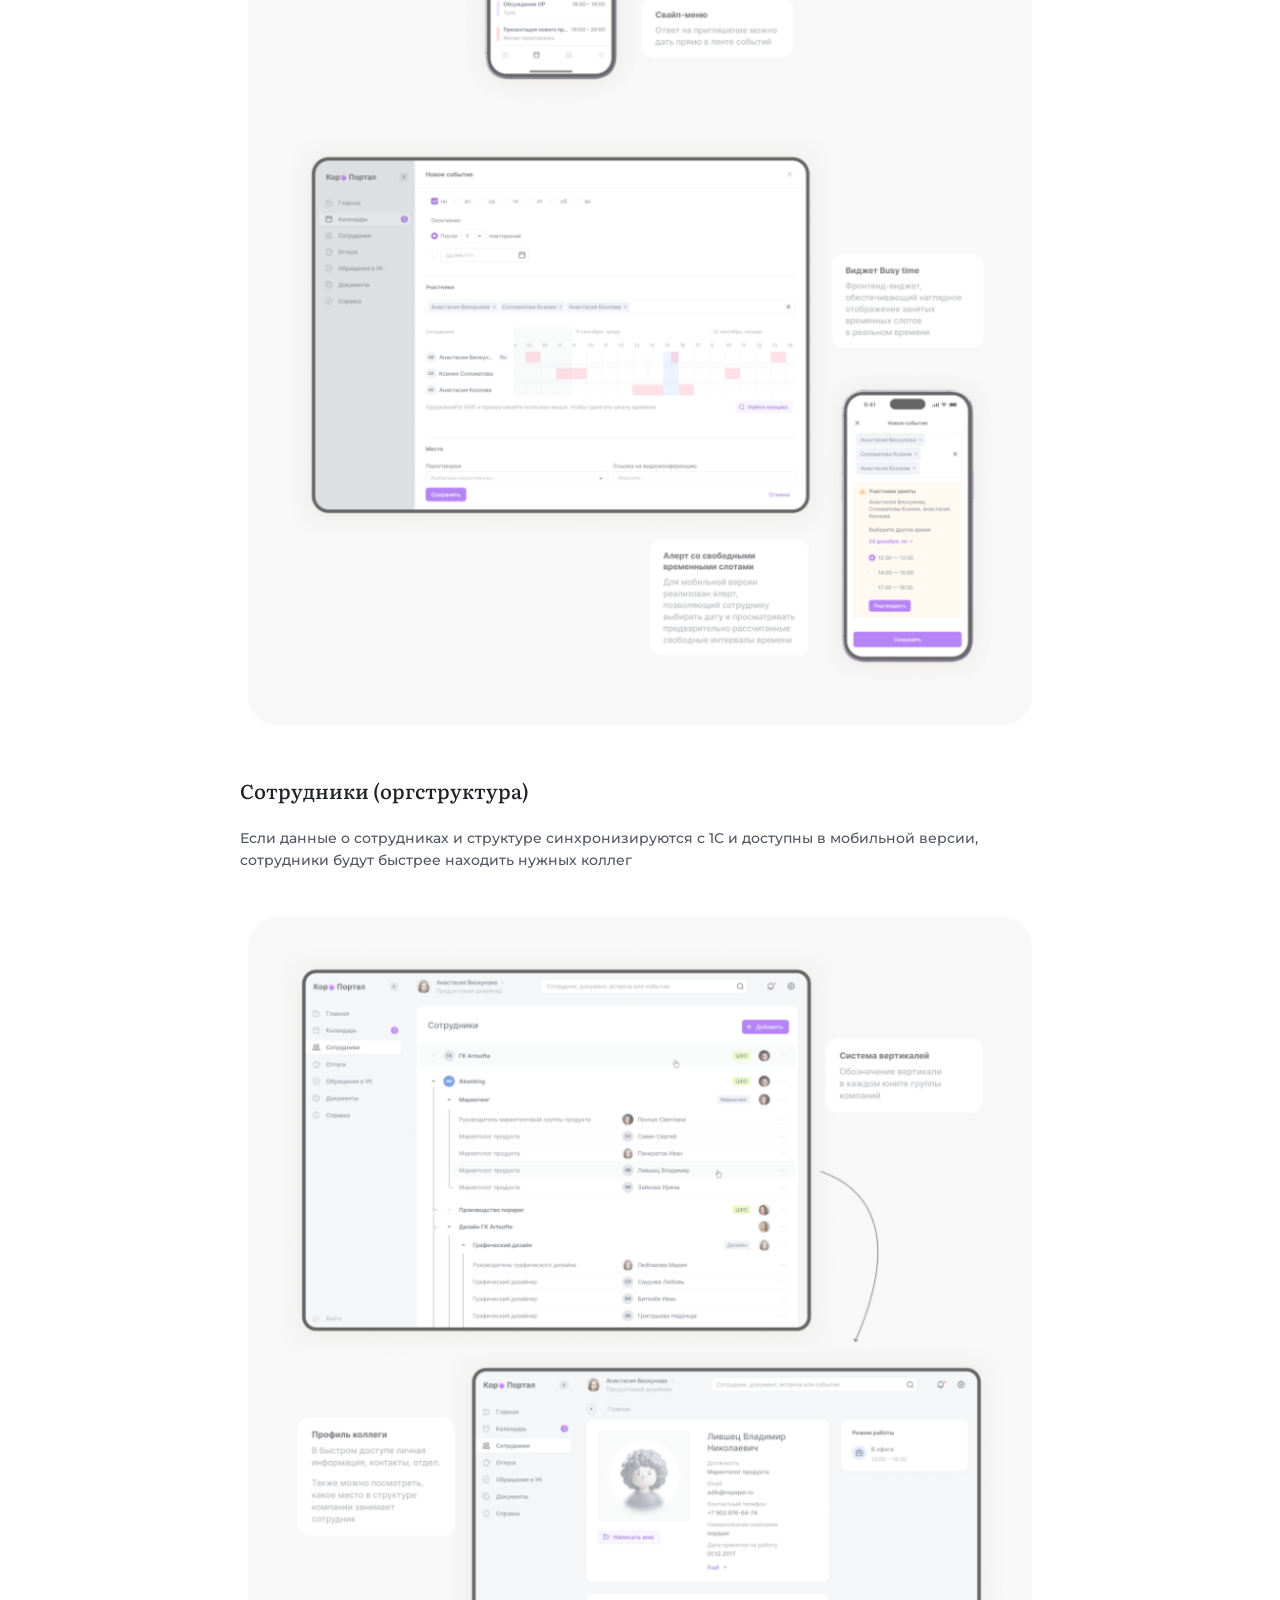
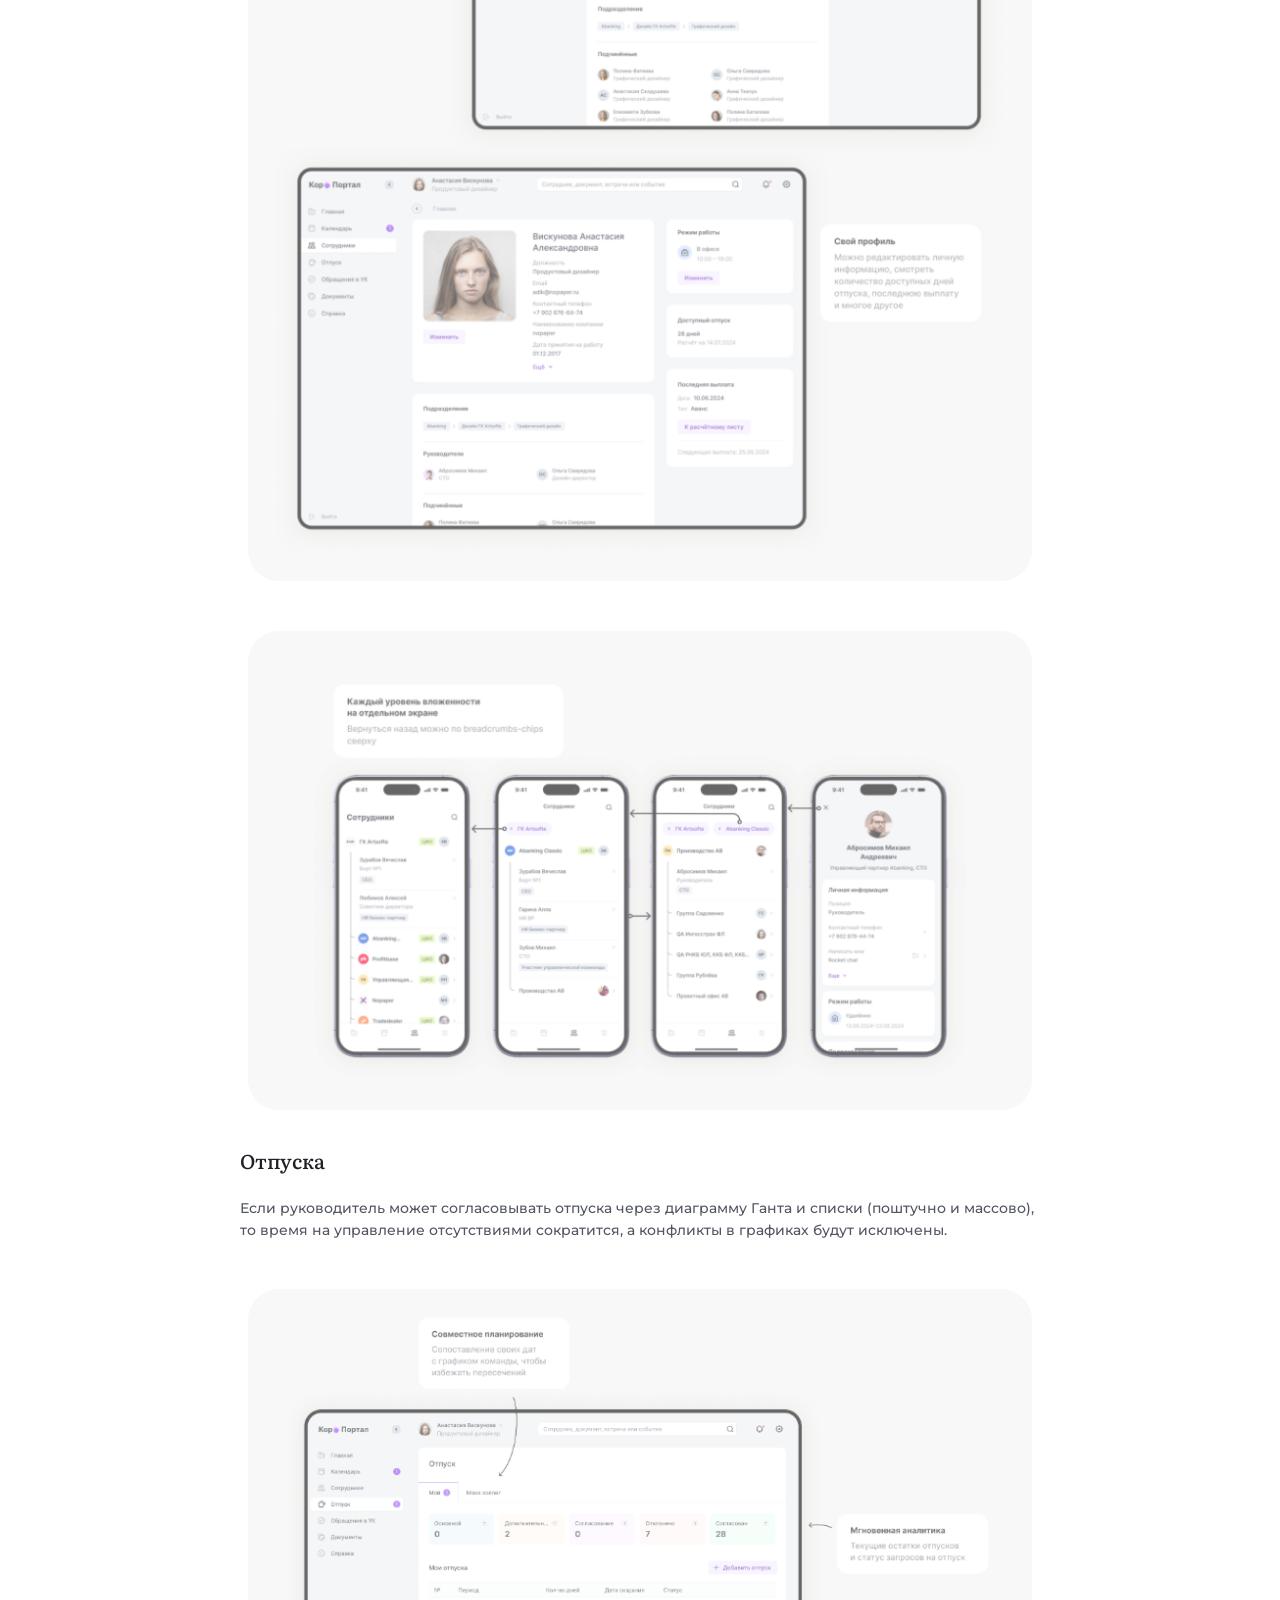
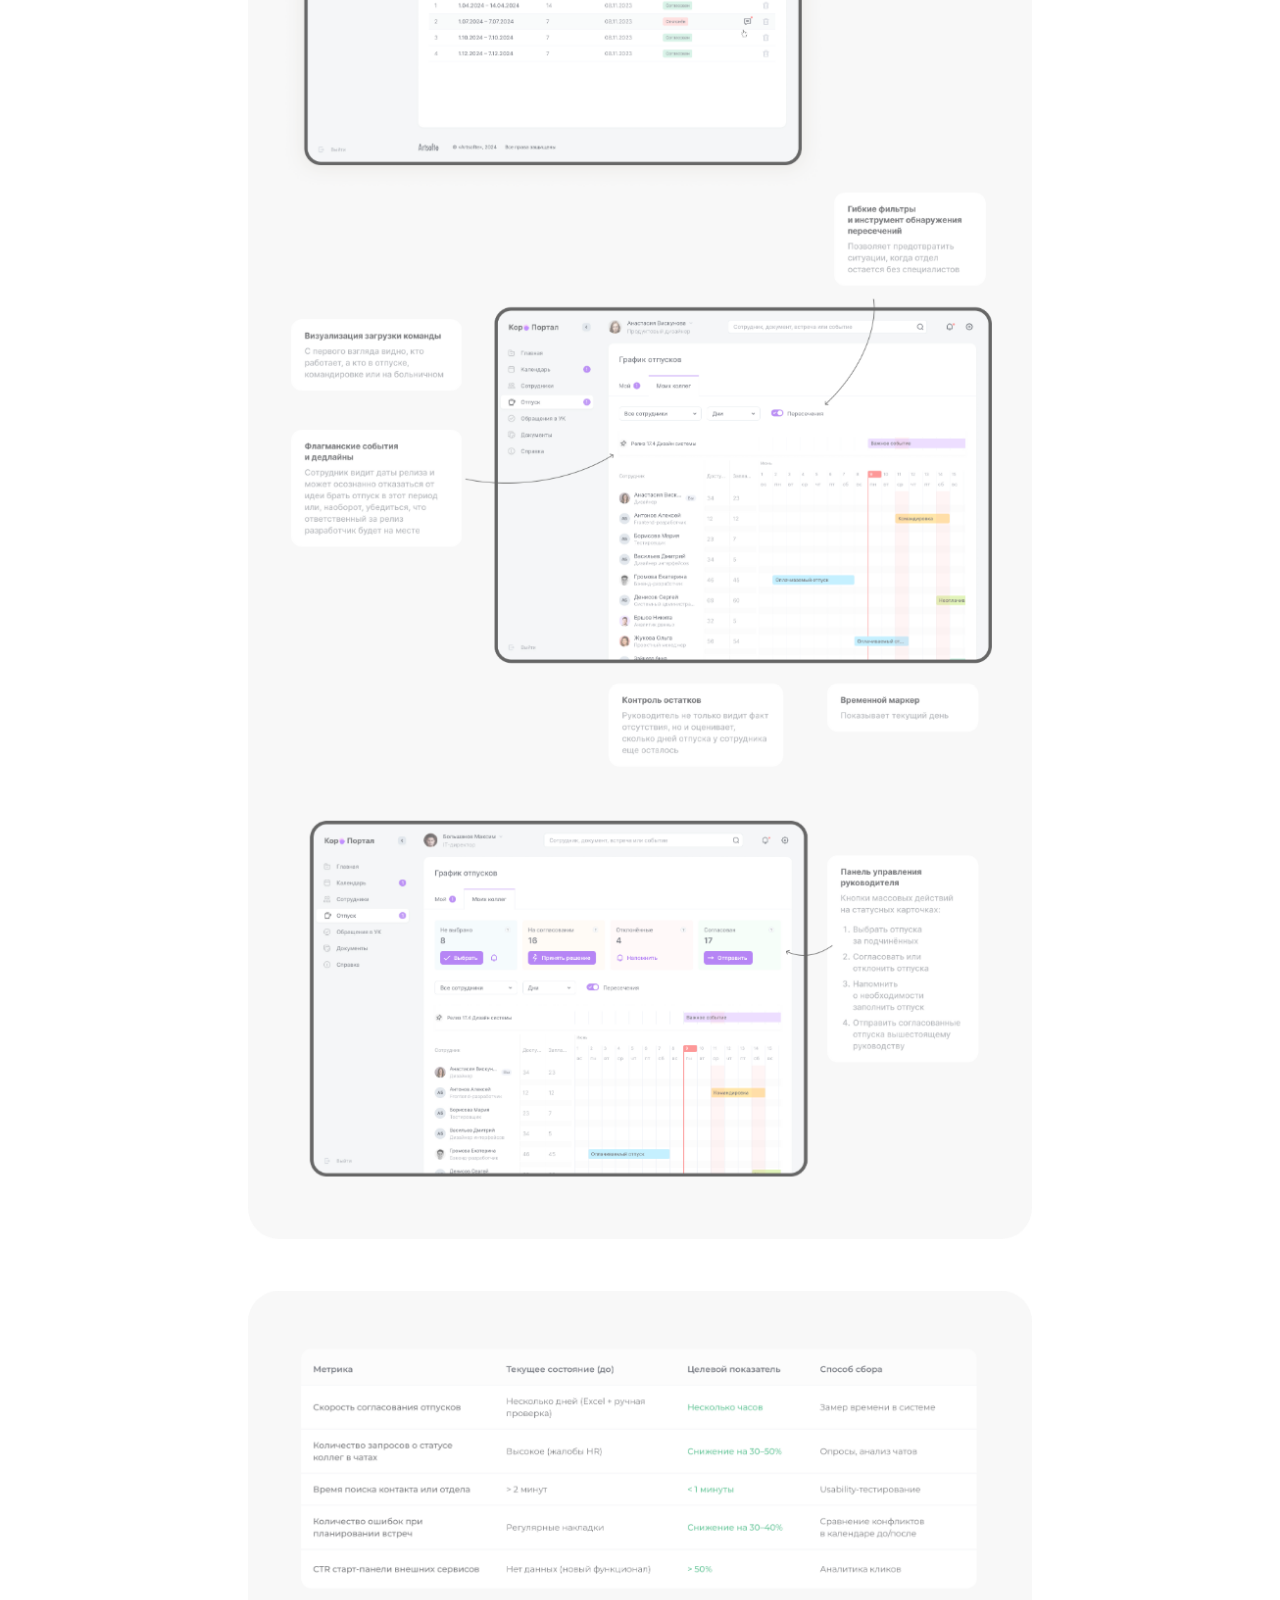
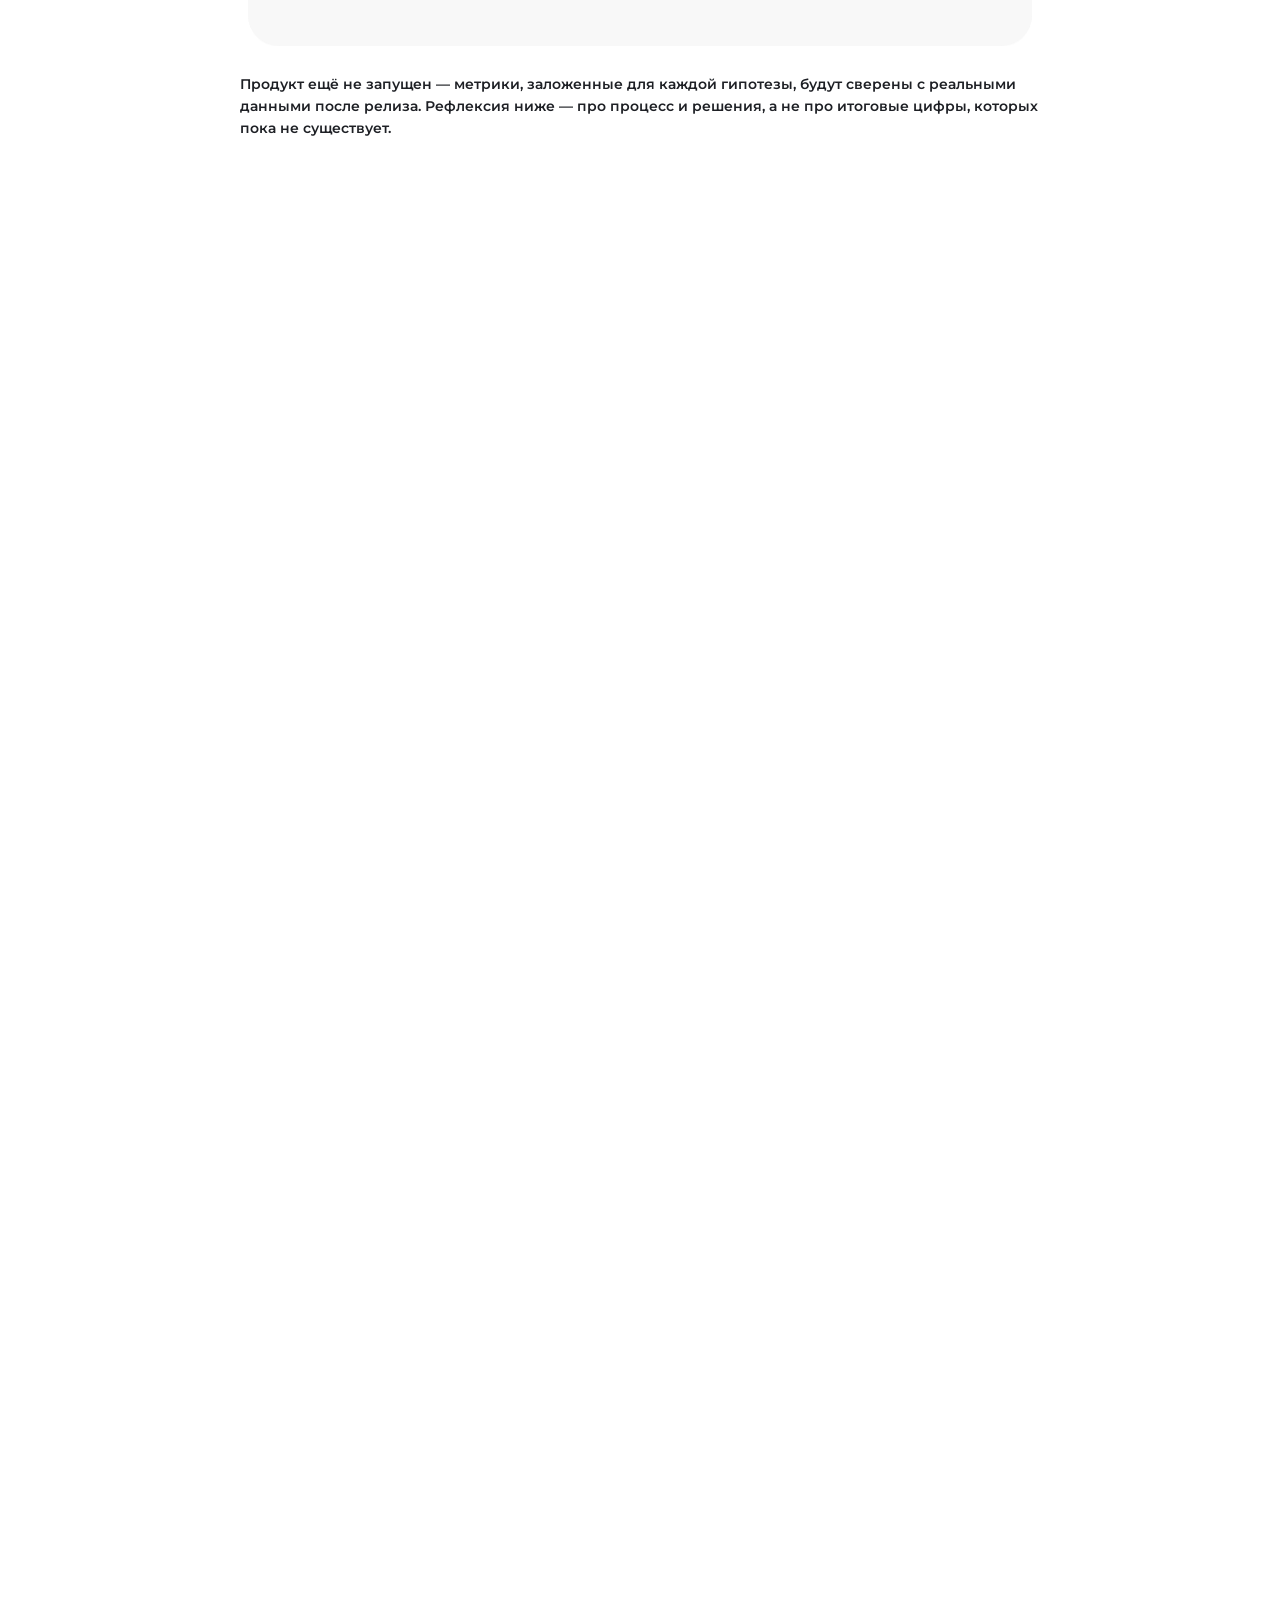
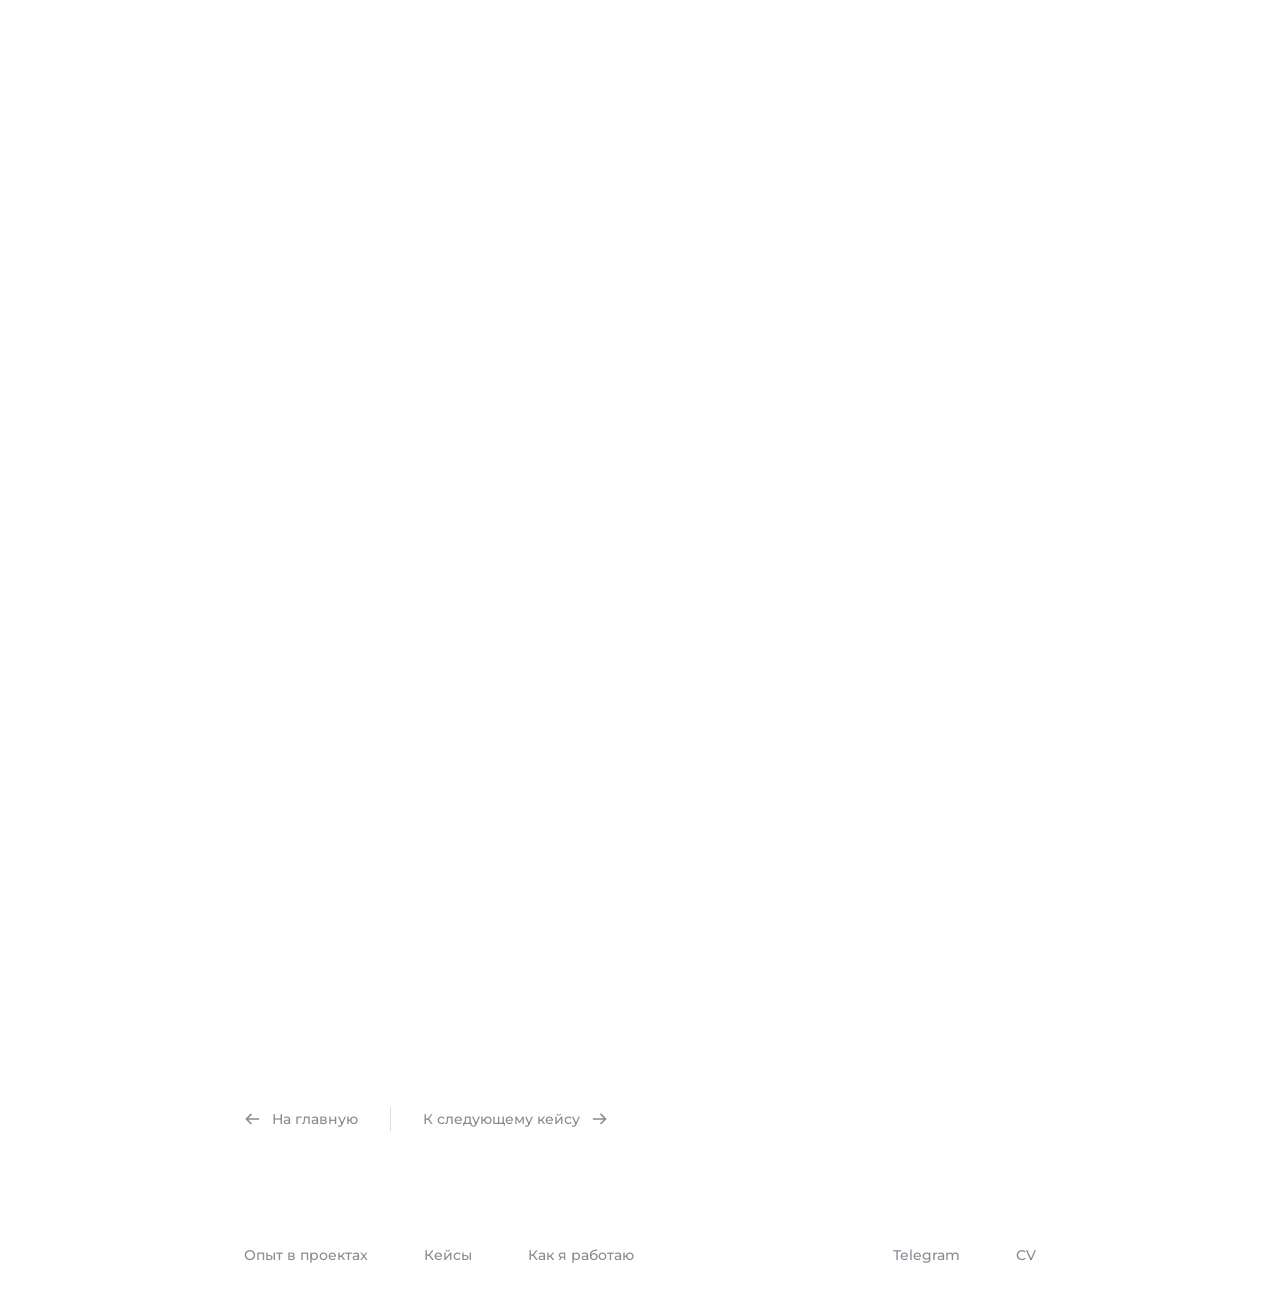
==== commit 8715814c: "Mobile header: static compact bar matching "Header app" On screens up to 640px the header no longer " ====
--- a/project-corporate-portal.html
+++ b/project-corporate-portal.html
@@ -9,7 +9,7 @@
 <link href="https://fonts.googleapis.com/css2?family=Literata:wght@400;500&family=Montserrat:wght@400;500;600&display=swap" rel="stylesheet">
 <link rel="stylesheet" href="tokens.css?v=202610200300">
 <link rel="stylesheet" href="components.css?v=202610200600">
-<link rel="stylesheet" href="styles.css?v=202610200300">
+<link rel="stylesheet" href="styles.css?v=202610200800">
 <link rel="stylesheet" href="case-study.css?v=202610200300">
 </head>
 <body>
--- a/styles.css
+++ b/styles.css
@@ -1035,6 +1035,40 @@
   }
 }
 
+/* Шапка на телефоне (node 66370:1186 "Header app"): всегда одна и та же,
+   компактная — без большого начального состояния и без сжатия при
+   прокрутке (правила ниже перекрывают и .is-scrolled). Высота 72px:
+   паддинг 16/20, подпись 75×40, всё в одну строку; кнопки — как в макете,
+   14/22 и паддинг 9/16 (а не увеличенные телефонные), между ними 16px. */
+@media (max-width: 640px) {
+  .site-header,
+  .site-header.is-scrolled {
+    padding: 16px 20px;
+    transition: none;
+  }
+
+  .site-header .header-inner {
+    flex-wrap: nowrap;
+  }
+
+  .site-header .brand-signature-link,
+  .site-header.is-scrolled .brand-signature-link {
+    width: 75px;
+    height: 40px;
+    transition: none;
+  }
+
+  .site-header .header-nav.header-nav--buttons {
+    gap: var(--space-xs);
+  }
+
+  .site-header .header-nav--buttons .btn {
+    padding: 9px 16px;
+    font-size: 14px;
+    line-height: 22px;
+  }
+}
+
 @media (max-width: 360px) {
   :root {
     --radius-illustration: 16px;
